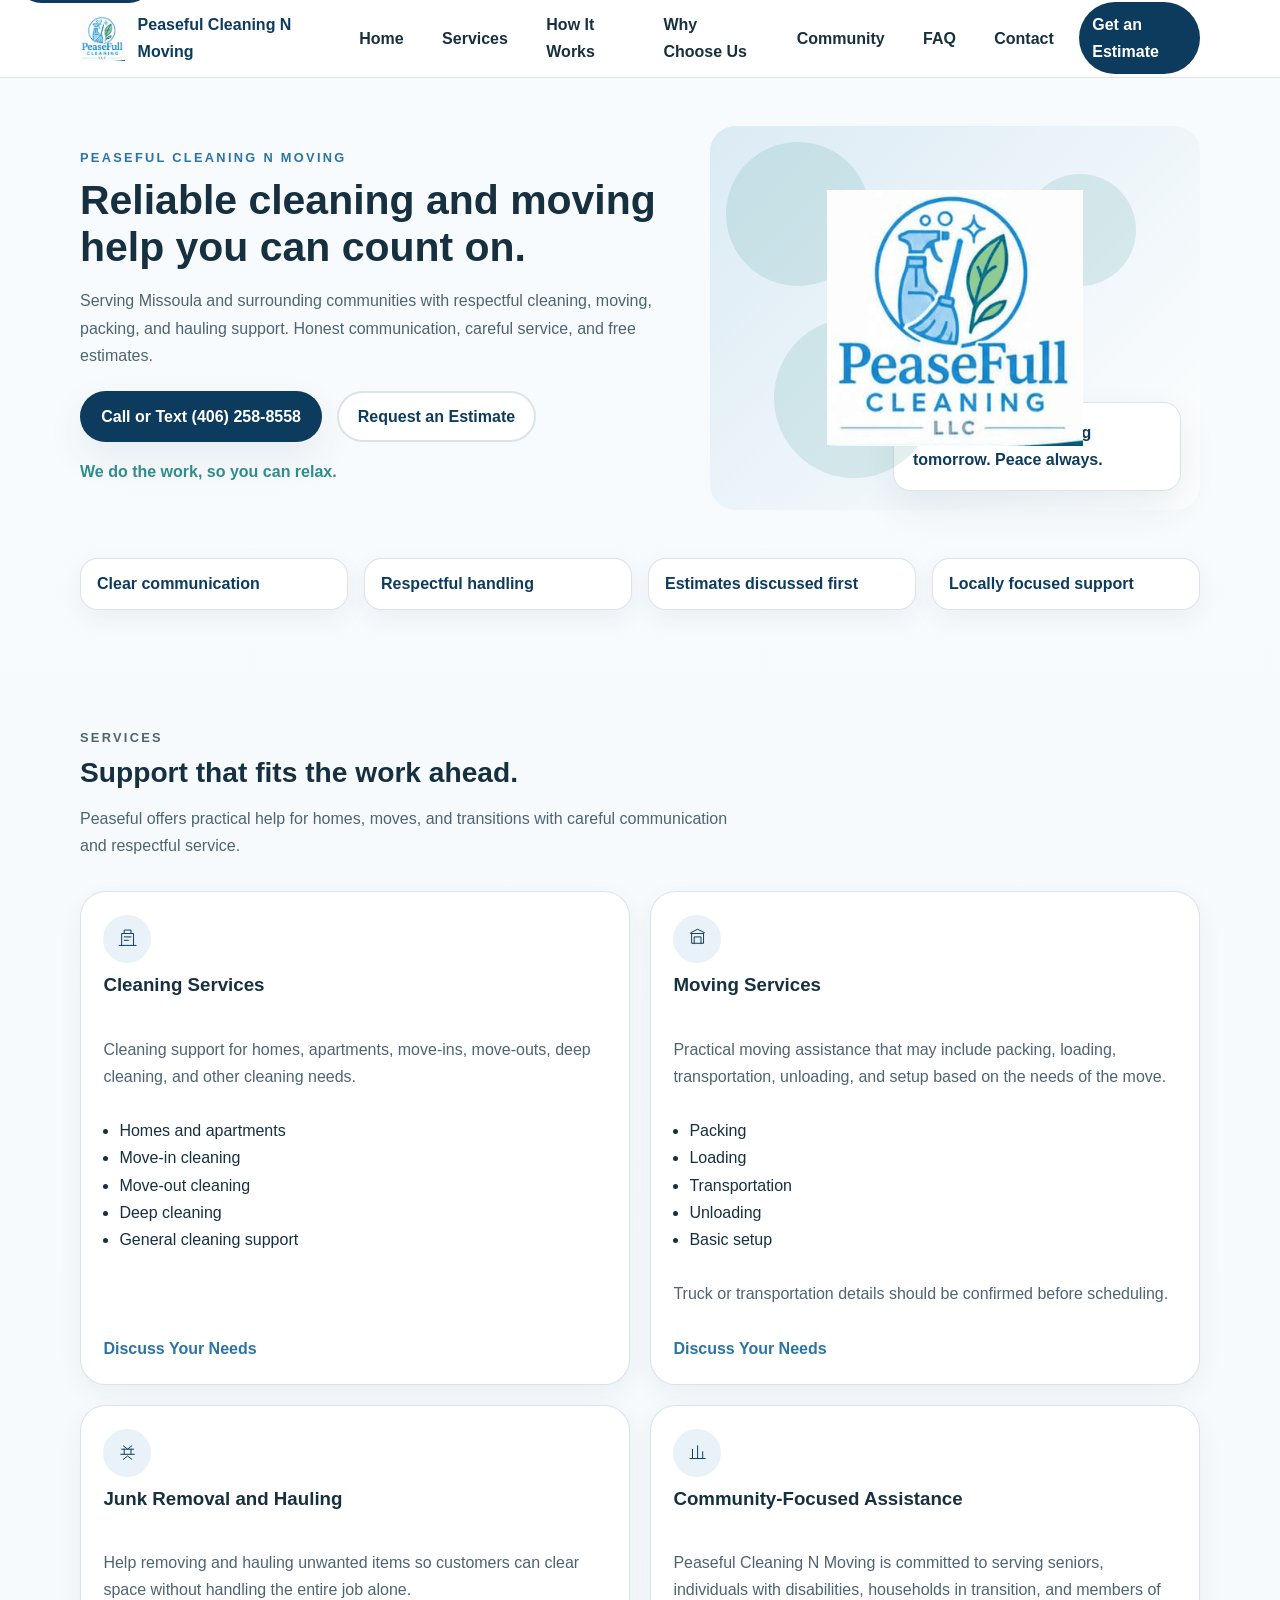
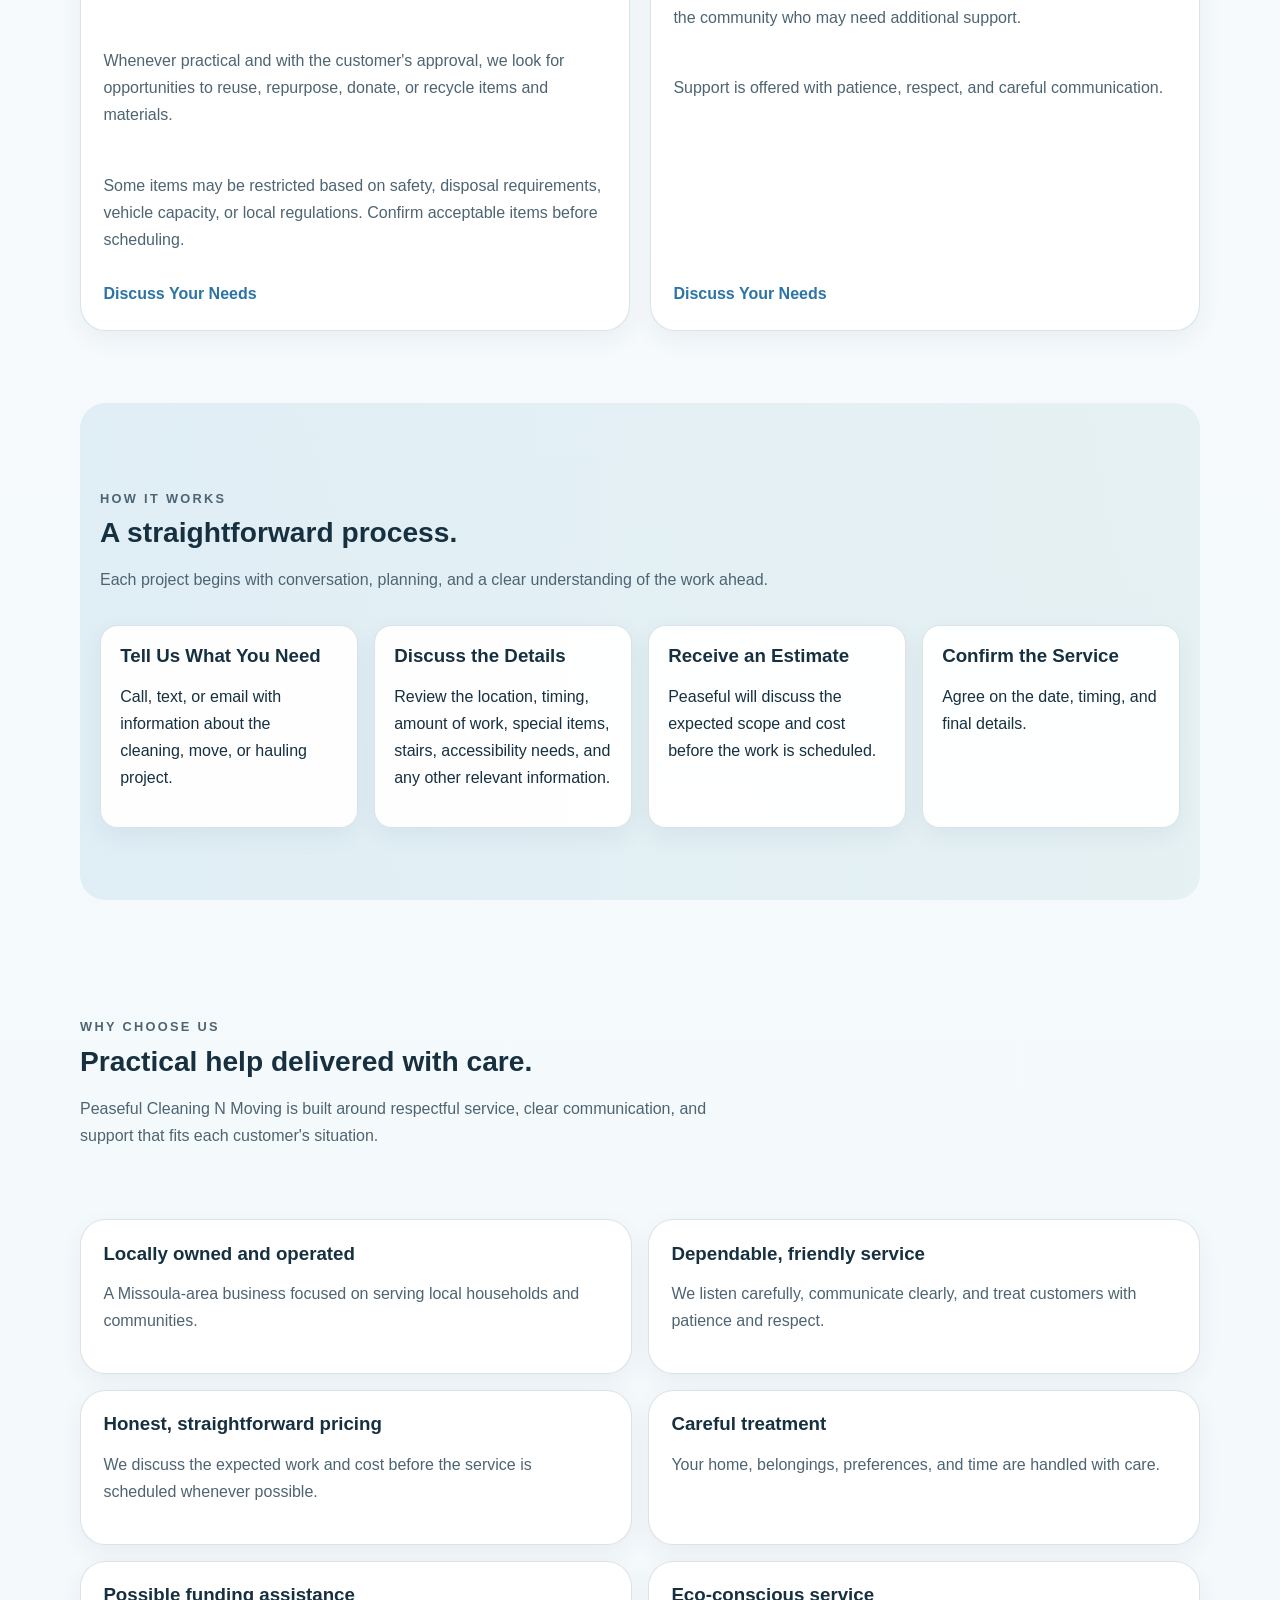
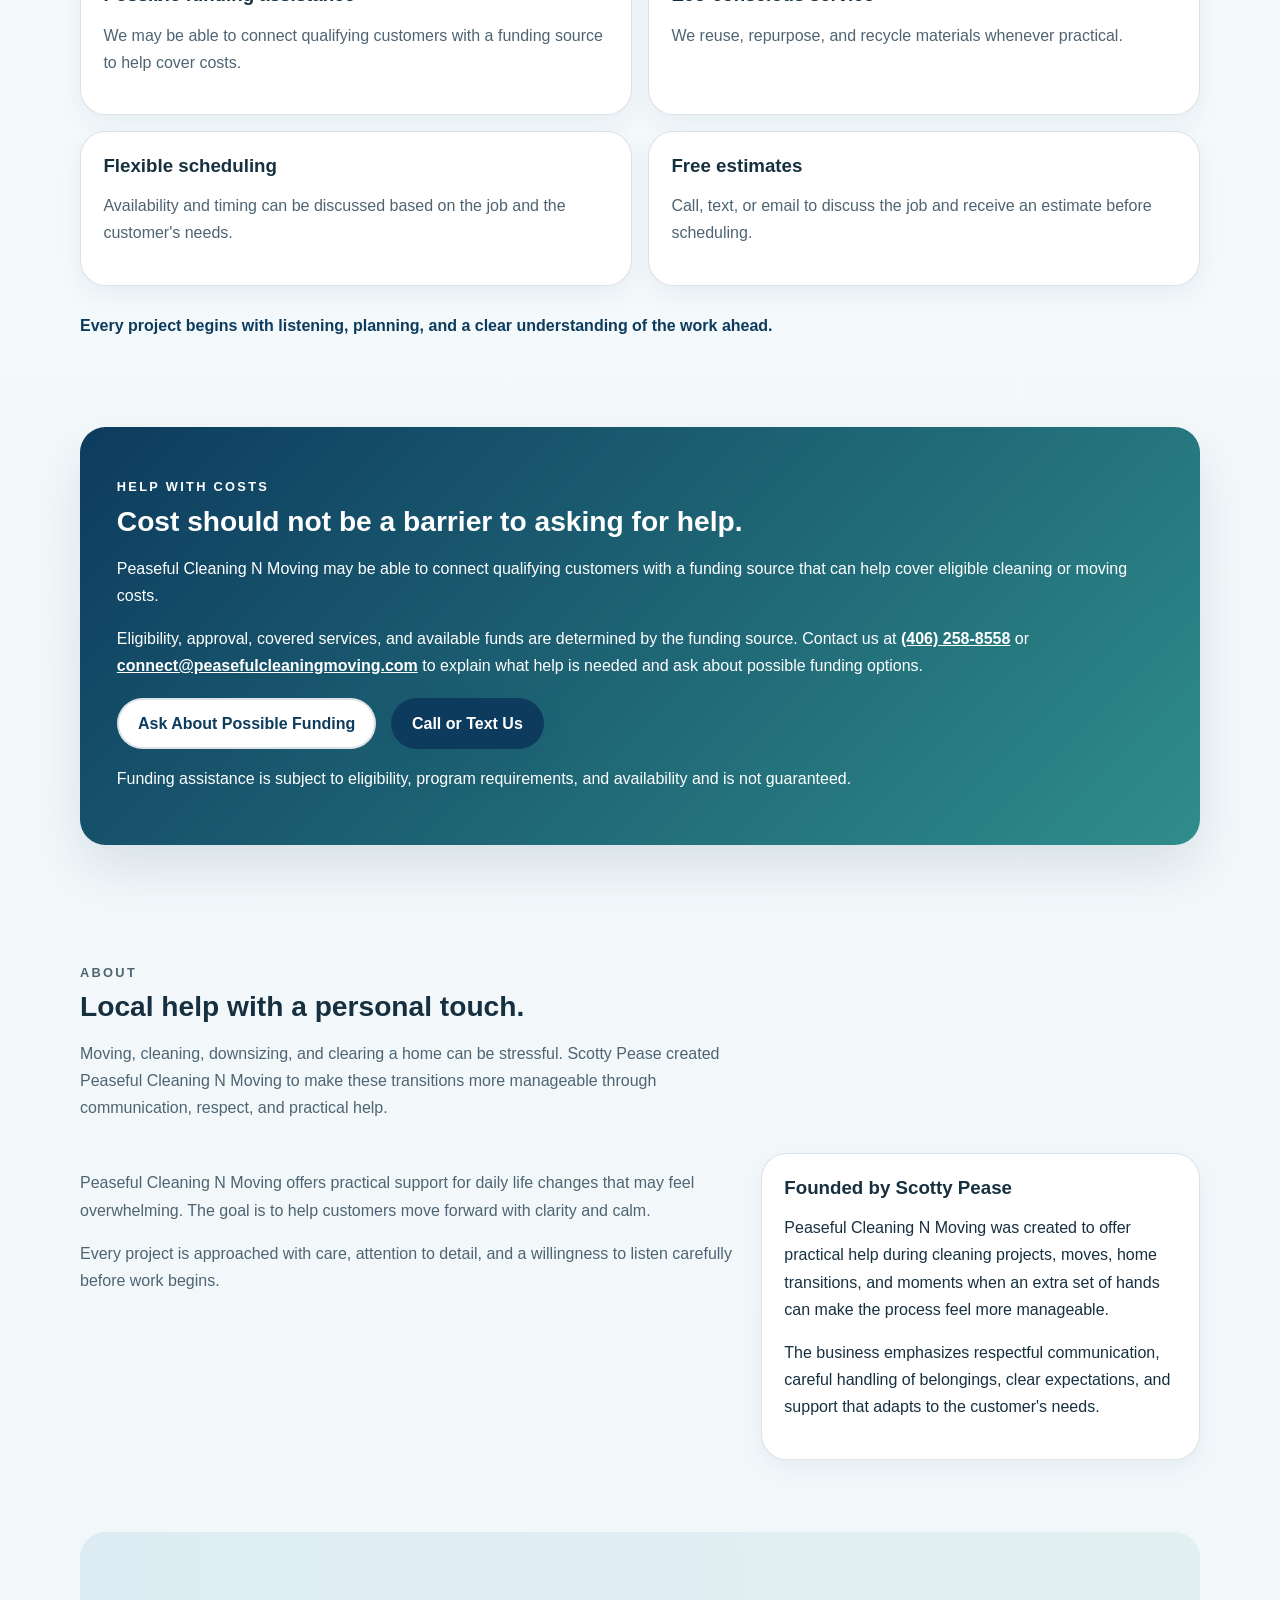
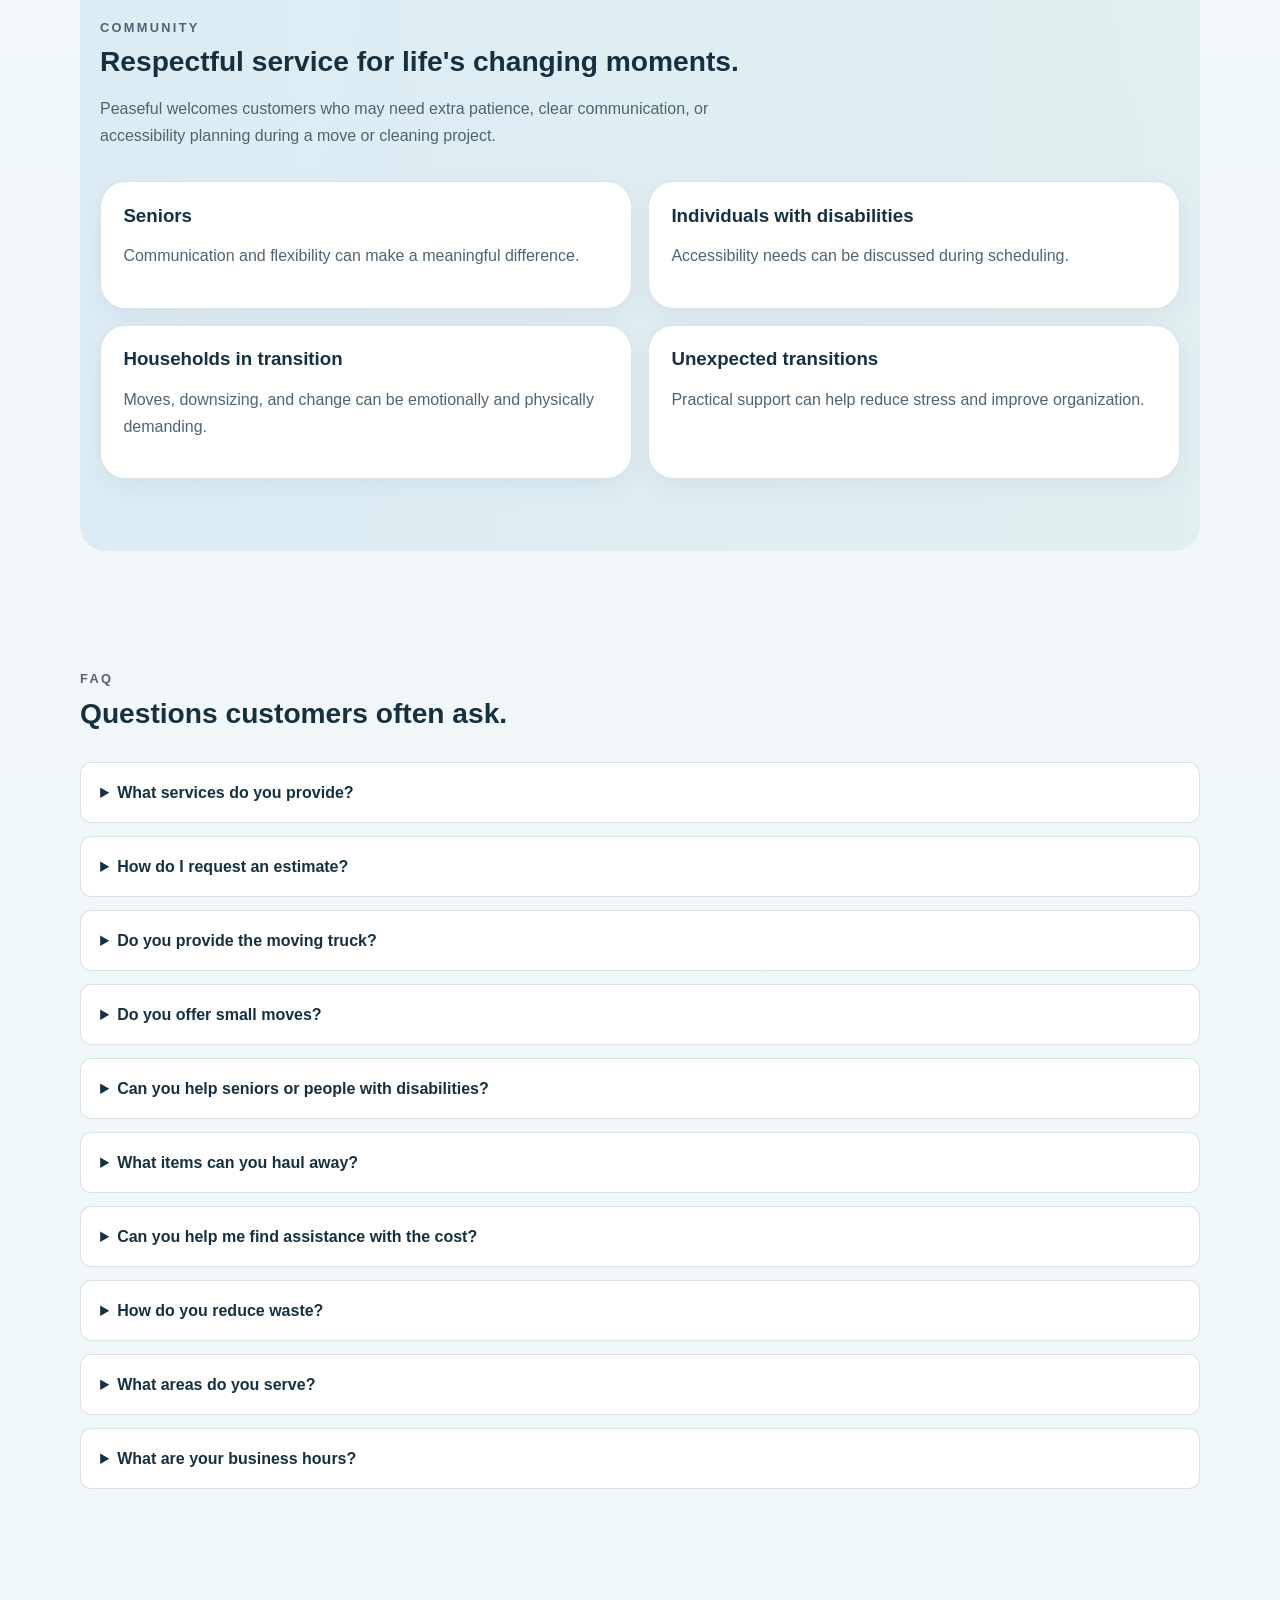
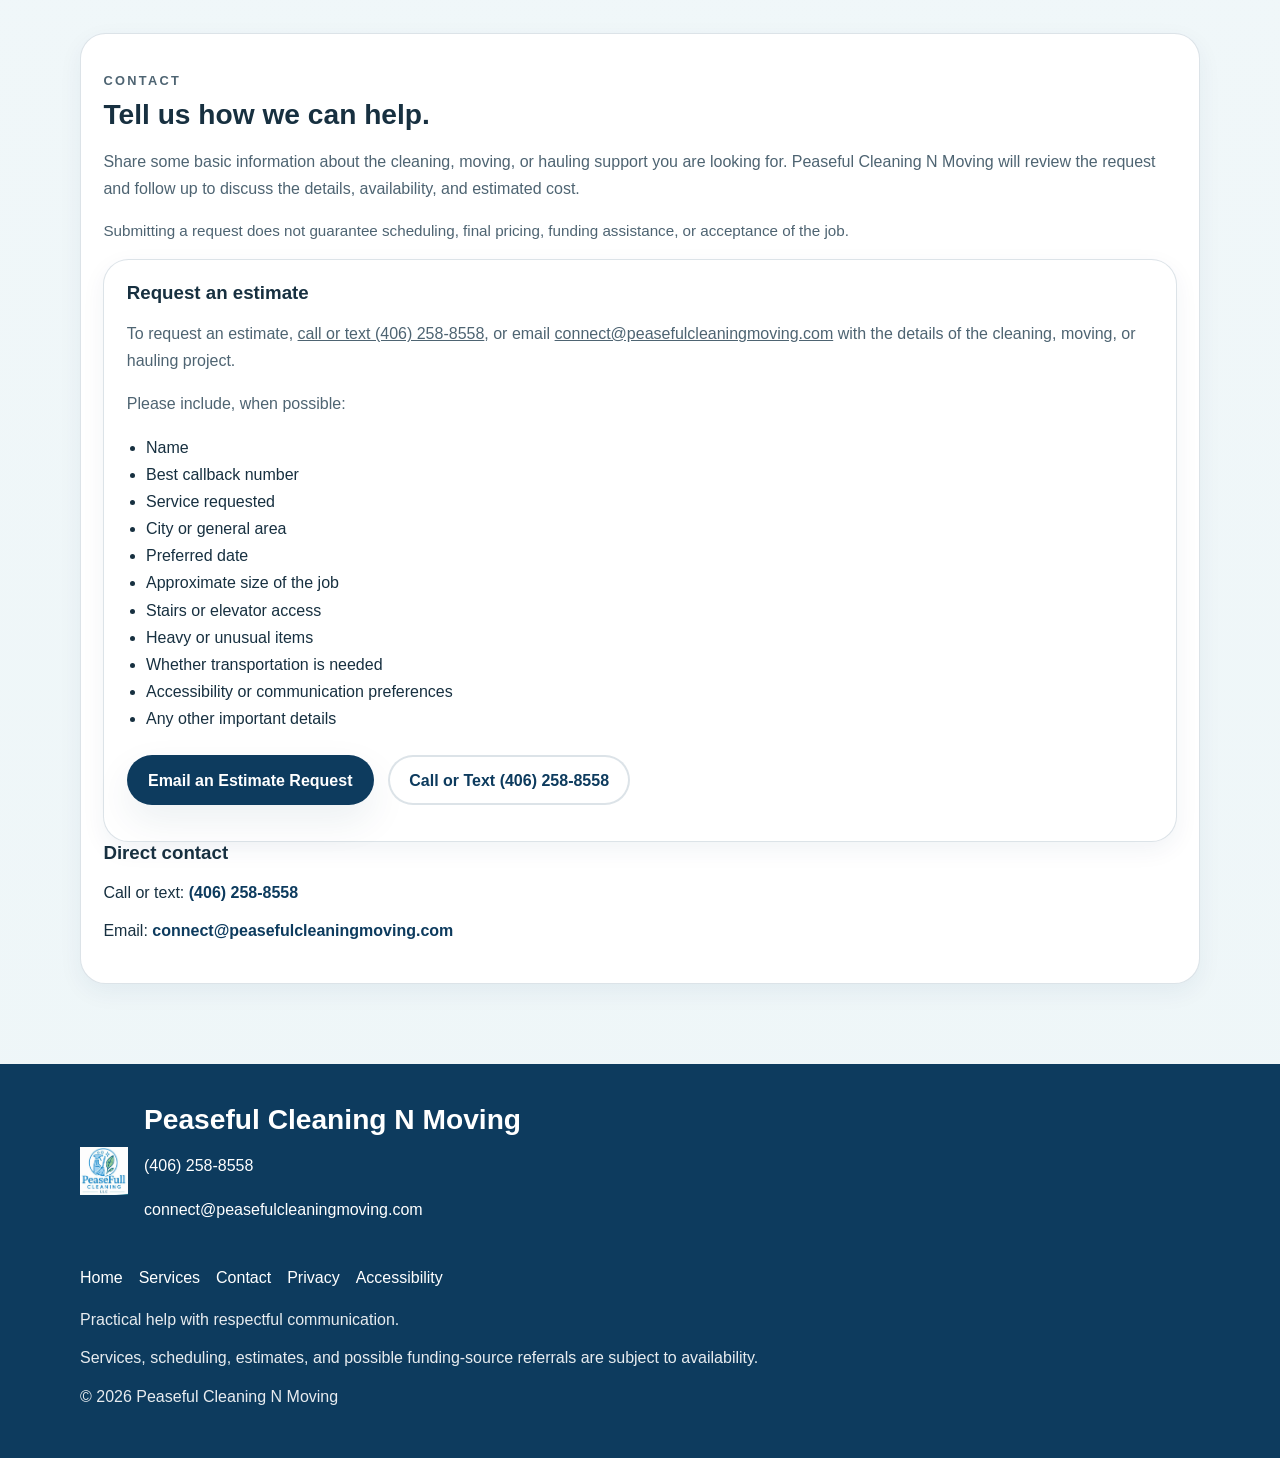
==== index.html @ ed006489 "Upload website files" ====
<!DOCTYPE html>
<html lang="en">
  <head>
    <meta charset="UTF-8" />
    <meta name="viewport" content="width=device-width, initial-scale=1.0" />
    <title>Peaseful Cleaning N Moving | Cleaning & Moving Services in Missoula, MT</title>
    <meta
      name="description"
      content="Local cleaning, moving, packing, loading, hauling, and household support in Missoula, Montana and surrounding communities. Call or text (406) 258-8558 for a free estimate."
    />
    <meta name="robots" content="index, follow" />
    <meta property="og:title" content="Peaseful Cleaning N Moving" />
    <meta
      property="og:description"
      content="Local cleaning, moving, packing, loading, hauling, and household support in Missoula, Montana and surrounding communities. Call or text (406) 258-8558 for a free estimate."
    />
    <meta property="og:type" content="website" />
    <meta property="og:url" content="https://peasefulcleaningmoving.com/" />
    <meta property="og:image" content="https://peasefulcleaningmoving.com/assets/images/peasefull-logo-primary.png" />
    <meta name="twitter:card" content="summary_large_image" />
    <meta name="twitter:title" content="Peaseful Cleaning N Moving" />
    <meta
      name="twitter:description"
      content="Local cleaning, moving, packing, loading, hauling, and household support in Missoula, Montana and surrounding communities. Call or text (406) 258-8558 for a free estimate."
    />
    <link rel="canonical" href="https://peasefulcleaningmoving.com/" />
    <link rel="icon" href="assets/images/favicon.svg" type="image/svg+xml" />
    <link rel="stylesheet" href="assets/css/styles.css" />
    <script src="assets/js/site-config.js"></script>
    <script src="assets/js/google-form-config.js"></script>
    <script type="application/ld+json">
      {
        "@context": "https://schema.org",
        "@type": "LocalBusiness",
        "name": "Peaseful Cleaning N Moving",
        "telephone": "+1-406-258-8558",
        "email": "connect@peasefulcleaningmoving.com",
        "url": "https://peasefulcleaningmoving.com/",
        "image": "https://peasefulcleaningmoving.com/assets/images/peasefull-logo-primary.png",
        "description": "Local cleaning, moving, packing, loading, hauling, and practical household support in Missoula, Montana and surrounding communities.",
        "areaServed": "Missoula, Montana and surrounding communities",
        "serviceType": [
          "Cleaning services",
          "Moving services",
          "Packing assistance",
          "Loading and unloading",
          "Hauling and junk removal"
        ]
      }
    </script>
  </head>
  <body class="no-js">
    <a class="skip-link" href="#main-content">Skip to content</a>

    <header class="site-header">
      <nav class="site-nav" aria-label="Primary">
        <a class="brand" href="index.html" aria-label="Peaseful Cleaning N Moving home">
          <img src="assets/images/peasefull-logo-header.png" alt="Peaseful Cleaning N Moving logo" />
          <span>Peaseful Cleaning N Moving</span>
        </a>

        <button class="nav-toggle" type="button" aria-expanded="false" aria-controls="site-menu" aria-label="Toggle navigation">
          <span aria-hidden="true"></span>
          <span aria-hidden="true"></span>
          <span aria-hidden="true"></span>
        </button>

        <div id="site-menu" class="site-menu">
          <a href="#home">Home</a>
          <a href="#services">Services</a>
          <a href="#how-it-works">How It Works</a>
          <a href="#why-choose-us">Why Choose Us</a>
          <a href="#community">Community</a>
          <a href="#faq">FAQ</a>
          <a href="#contact">Contact</a>
          <a class="nav-cta" href="#contact">Get an Estimate</a>
        </div>
      </nav>
    </header>

    <main id="main-content">
      <section id="home" class="hero section">
        <div class="hero-copy">
          <p class="eyebrow">Peaseful Cleaning N Moving</p>
          <h1>Reliable cleaning and moving help you can count on.</h1>
          <p class="hero-text">
            Serving Missoula and surrounding communities with respectful cleaning, moving, packing, and hauling support. Honest communication, careful service, and free estimates.
          </p>
          <div class="hero-actions">
            <a class="button button-primary" href="tel:+14062588558">Call or Text (406) 258-8558</a>
            <a class="button button-secondary" href="#contact">Request an Estimate</a>
          </div>
          <p class="hero-support">We do the work, so you can relax.</p>
        </div>

        <div class="hero-media" aria-label="Brand visuals">
          <img class="hero-logo" src="assets/images/peasefull-logo-primary.png" alt="Peaseful Cleaning N Moving logo" />
          <div class="hero-card" role="presentation">
            <p>Cleaning today. Moving tomorrow. Peace always.</p>
          </div>
          <div class="hero-shapes" aria-hidden="true">
            <span></span>
            <span></span>
            <span></span>
          </div>
        </div>
      </section>

      <section class="trust-strip" aria-label="Values">
        <div class="trust-item">
          <h2>Clear communication</h2>
        </div>
        <div class="trust-item">
          <h2>Respectful handling</h2>
        </div>
        <div class="trust-item">
          <h2>Estimates discussed first</h2>
        </div>
        <div class="trust-item">
          <h2>Locally focused support</h2>
        </div>
      </section>

      <section id="services" class="section">
        <div class="section-heading">
          <p class="eyebrow">Services</p>
          <h2>Support that fits the work ahead.</h2>
          <p>Peaseful offers practical help for homes, moves, and transitions with careful communication and respectful service.</p>
        </div>

        <div class="card-grid">
          <article class="service-card">
            <div class="service-icon" aria-hidden="true">
              <svg viewBox="0 0 64 64"><path d="M12 48h40"/><path d="M18 48V20h28v28"/><path d="M24 20V12h16v8"/><path d="M24 28h16"/><path d="M24 36h10"/></svg>
            </div>
            <h3>Cleaning Services</h3>
            <p>Cleaning support for homes, apartments, move-ins, move-outs, deep cleaning, and other cleaning needs.</p>
            <ul>
              <li>Homes and apartments</li>
              <li>Move-in cleaning</li>
              <li>Move-out cleaning</li>
              <li>Deep cleaning</li>
              <li>General cleaning support</li>
            </ul>
            <a href="#contact">Discuss Your Needs</a>
          </article>

          <article class="service-card">
            <div class="service-icon" aria-hidden="true">
              <svg viewBox="0 0 64 64"><path d="M16 20h30"/><path d="M18 20v23h28V20"/><path d="M24 44V28h16v16"/><path d="M16 18l16-8 16 8"/></svg>
            </div>
            <h3>Moving Services</h3>
            <p>Practical moving assistance that may include packing, loading, transportation, unloading, and setup based on the needs of the move.</p>
            <ul>
              <li>Packing</li>
              <li>Loading</li>
              <li>Transportation</li>
              <li>Unloading</li>
              <li>Basic setup</li>
            </ul>
            <p class="service-note">Truck or transportation details should be confirmed before scheduling.</p>
            <a href="#contact">Discuss Your Needs</a>
          </article>

          <article class="service-card">
            <div class="service-icon" aria-hidden="true">
              <svg viewBox="0 0 64 64"><path d="M18 24h28"/><path d="M16 36h32"/><path d="M22 16l10 8 10-8"/><path d="M22 48l10-8 10 8"/><path d="M24 24v12"/><path d="M40 24v12"/></svg>
            </div>
            <h3>Junk Removal and Hauling</h3>
            <p>Help removing and hauling unwanted items so customers can clear space without handling the entire job alone.</p>
            <p>Whenever practical and with the customer's approval, we look for opportunities to reuse, repurpose, donate, or recycle items and materials.</p>
            <p class="service-note">Some items may be restricted based on safety, disposal requirements, vehicle capacity, or local regulations. Confirm acceptable items before scheduling.</p>
            <a href="#contact">Discuss Your Needs</a>
          </article>

          <article class="service-card">
            <div class="service-icon" aria-hidden="true">
              <svg viewBox="0 0 64 64"><path d="M14 46h36"/><path d="M20 46V24"/><path d="M32 46V16"/><path d="M44 46V30"/></svg>
            </div>
            <h3>Community-Focused Assistance</h3>
            <p>Peaseful Cleaning N Moving is committed to serving seniors, individuals with disabilities, households in transition, and members of the community who may need additional support.</p>
            <p class="service-note">Support is offered with patience, respect, and careful communication.</p>
            <a href="#contact">Discuss Your Needs</a>
          </article>
        </div>
      </section>

      <section id="how-it-works" class="section section-alt">
        <div class="section-heading">
          <p class="eyebrow">How It Works</p>
          <h2>A straightforward process.</h2>
          <p>Each project begins with conversation, planning, and a clear understanding of the work ahead.</p>
        </div>

        <ol class="steps">
          <li>
            <h3>Tell Us What You Need</h3>
            <p>Call, text, or email with information about the cleaning, move, or hauling project.</p>
          </li>
          <li>
            <h3>Discuss the Details</h3>
            <p>Review the location, timing, amount of work, special items, stairs, accessibility needs, and any other relevant information.</p>
          </li>
          <li>
            <h3>Receive an Estimate</h3>
            <p>Peaseful will discuss the expected scope and cost before the work is scheduled.</p>
          </li>
          <li>
            <h3>Confirm the Service</h3>
            <p>Agree on the date, timing, and final details.</p>
          </li>
        </ol>
      </section>

      <section id="why-choose-us" class="section section-approach">
        <div class="section-heading">
          <p class="eyebrow">Why Choose Us</p>
          <h2>Practical help delivered with care.</h2>
          <p>Peaseful Cleaning N Moving is built around respectful service, clear communication, and support that fits each customer's situation.</p>
        </div>

        <div class="approach-grid">
          <article class="approach-card">
            <h3>Locally owned and operated</h3>
            <p>A Missoula-area business focused on serving local households and communities.</p>
          </article>
          <article class="approach-card">
            <h3>Dependable, friendly service</h3>
            <p>We listen carefully, communicate clearly, and treat customers with patience and respect.</p>
          </article>
          <article class="approach-card">
            <h3>Honest, straightforward pricing</h3>
            <p>We discuss the expected work and cost before the service is scheduled whenever possible.</p>
          </article>
          <article class="approach-card">
            <h3>Careful treatment</h3>
            <p>Your home, belongings, preferences, and time are handled with care.</p>
          </article>
          <article class="approach-card">
            <h3>Possible funding assistance</h3>
            <p>We may be able to connect qualifying customers with a funding source to help cover costs.</p>
          </article>
          <article class="approach-card">
            <h3>Eco-conscious service</h3>
            <p>We reuse, repurpose, and recycle materials whenever practical.</p>
          </article>
          <article class="approach-card">
            <h3>Flexible scheduling</h3>
            <p>Availability and timing can be discussed based on the job and the customer's needs.</p>
          </article>
          <article class="approach-card">
            <h3>Free estimates</h3>
            <p>Call, text, or email to discuss the job and receive an estimate before scheduling.</p>
          </article>
        </div>

        <p class="approach-note">Every project begins with listening, planning, and a clear understanding of the work ahead.</p>
      </section>

      <section class="affordability" aria-labelledby="assistance-title">
        <div class="affordability-content">
          <p class="eyebrow">Help with costs</p>
          <h2 id="assistance-title">Cost should not be a barrier to asking for help.</h2>
          <p>Peaseful Cleaning N Moving may be able to connect qualifying customers with a funding source that can help cover eligible cleaning or moving costs.</p>
          <p>Eligibility, approval, covered services, and available funds are determined by the funding source. Contact us at <a href="tel:+14062588558">(406) 258-8558</a> or <a href="mailto:connect@peasefulcleaningmoving.com">connect@peasefulcleaningmoving.com</a> to explain what help is needed and ask about possible funding options.</p>
          <div class="hero-actions affordability-actions">
            <a class="button button-secondary" href="mailto:connect@peasefulcleaningmoving.com?subject=Question%20About%20Possible%20Funding%20Assistance&amp;body=Hello%20Peaseful%20Cleaning%20N%20Moving%2C%0A%0AMy%20name%3A%20%0ABest%20callback%20number%3A%20%0AType%20of%20assistance%20needed%3A%20%0APreferred%20service%20date%3A%20%0AGeneral%20service%20location%3A%20%0A">Ask About Possible Funding</a>
            <a class="button button-primary" href="tel:+14062588558">Call or Text Us</a>
          </div>
          <p class="disclaimer">Funding assistance is subject to eligibility, program requirements, and availability and is not guaranteed.</p>
        </div>
      </section>

      <section id="about" class="section">
        <div class="section-heading">
          <p class="eyebrow">About</p>
          <h2>Local help with a personal touch.</h2>
          <p>Moving, cleaning, downsizing, and clearing a home can be stressful. Scotty Pease created Peaseful Cleaning N Moving to make these transitions more manageable through communication, respect, and practical help.</p>
        </div>
        <div class="about-layout">
          <div class="about-copy">
            <p>Peaseful Cleaning N Moving offers practical support for daily life changes that may feel overwhelming. The goal is to help customers move forward with clarity and calm.</p>
            <p>Every project is approached with care, attention to detail, and a willingness to listen carefully before work begins.</p>
          </div>
          <div class="owner-card">
            <h3>Founded by Scotty Pease</h3>
            <p>
              Peaseful Cleaning N Moving was created to offer practical help during cleaning projects, moves, home transitions, and moments when an extra set of hands can make the process feel more manageable.
            </p>
            <p>
              The business emphasizes respectful communication, careful handling of belongings, clear expectations, and support that adapts to the customer's needs.
            </p>
          </div>
        </div>
      </section>

      <section id="community" class="section section-alt">
        <div class="section-heading">
          <p class="eyebrow">Community</p>
          <h2>Respectful service for life's changing moments.</h2>
          <p>Peaseful welcomes customers who may need extra patience, clear communication, or accessibility planning during a move or cleaning project.</p>
        </div>
        <div class="community-list">
          <div>
            <h3>Seniors</h3>
            <p>Communication and flexibility can make a meaningful difference.</p>
          </div>
          <div>
            <h3>Individuals with disabilities</h3>
            <p>Accessibility needs can be discussed during scheduling.</p>
          </div>
          <div>
            <h3>Households in transition</h3>
            <p>Moves, downsizing, and change can be emotionally and physically demanding.</p>
          </div>
          <div>
            <h3>Unexpected transitions</h3>
            <p>Practical support can help reduce stress and improve organization.</p>
          </div>
        </div>
      </section>

      <section id="faq" class="section">
        <div class="section-heading">
          <p class="eyebrow">FAQ</p>
          <h2>Questions customers often ask.</h2>
        </div>
        <div class="faq-list">
          <details>
            <summary>What services do you provide?</summary>
            <p>Services may include cleaning, moving, packing, loading, transportation, unloading, setup, junk removal, and hauling assistance.</p>
          </details>
          <details>
            <summary>How do I request an estimate?</summary>
            <p>Customers can call, text, or email to discuss the project and request an estimate.</p>
          </details>
          <details>
            <summary>Do you provide the moving truck?</summary>
            <p>Truck and transportation arrangements depend on the specific job. Please confirm vehicle needs when requesting an estimate.</p>
          </details>
          <details>
            <summary>Do you offer small moves?</summary>
            <p>Customers should contact the business to discuss the size and scope of the project.</p>
          </details>
          <details>
            <summary>Can you help seniors or people with disabilities?</summary>
            <p>Peaseful welcomes customers who may need additional patience, accessibility planning, or assistance communicating the details of a move or cleaning project.</p>
          </details>
          <details>
            <summary>What items can you haul away?</summary>
            <p>Accepted items depend on safety, vehicle capacity, disposal requirements, and local regulations. Customers should describe the items before scheduling.</p>
          </details>
          <details>
            <summary>Can you help me find assistance with the cost?</summary>
            <p>Peaseful may be able to connect qualifying customers with a funding source. Eligibility, approval, and available funding are determined by the funding program and are not guaranteed.</p>
          </details>
          <details>
            <summary>How do you reduce waste?</summary>
            <p>Whenever practical and with the customer's approval, Peaseful reuses or repurposes materials and looks for appropriate opportunities to donate or recycle items.</p>
          </details>
          <details>
            <summary>What areas do you serve?</summary>
            <p>Peaseful serves Missoula and surrounding communities. Call or text to confirm availability for your location.</p>
          </details>
          <details>
            <summary>What are your business hours?</summary>
            <p>Call or text to discuss current availability.</p>
          </details>
        </div>
      </section>

      <section id="contact" class="section contact-section">
        <div class="contact-card">
          <p class="eyebrow">Contact</p>
          <h2>Tell us how we can help.</h2>
          <p>Share some basic information about the cleaning, moving, or hauling support you are looking for. Peaseful Cleaning N Moving will review the request and follow up to discuss the details, availability, and estimated cost.</p>
          <p class="contact-note">Submitting a request does not guarantee scheduling, final pricing, funding assistance, or acceptance of the job.</p>

          <div id="estimate-panel" class="estimate-panel" aria-live="polite">
            <h3>Request an estimate</h3>
            <p>
              To request an estimate, <a href="tel:+14062588558">call or text (406) 258-8558</a>, or email <a href="mailto:connect@peasefulcleaningmoving.com">connect@peasefulcleaningmoving.com</a> with the details of the cleaning, moving, or hauling project.
            </p>
            <p>Please include, when possible:</p>
            <ul class="checklist">
              <li>Name</li>
              <li>Best callback number</li>
              <li>Service requested</li>
              <li>City or general area</li>
              <li>Preferred date</li>
              <li>Approximate size of the job</li>
              <li>Stairs or elevator access</li>
              <li>Heavy or unusual items</li>
              <li>Whether transportation is needed</li>
              <li>Accessibility or communication preferences</li>
              <li>Any other important details</li>
            </ul>
            <div class="hero-actions">
              <a class="button button-primary" href="mailto:connect@peasefulcleaningmoving.com?subject=Estimate%20Request%20for%20Peaseful%20Cleaning%20N%20Moving">Email an Estimate Request</a>
              <a class="button button-secondary" href="tel:+14062588558">Call or Text (406) 258-8558</a>
            </div>
          </div>

          <div class="contact-options">
            <h3>Direct contact</h3>
            <ul class="contact-list">
              <li>Call or text: <a href="tel:+14062588558">(406) 258-8558</a></li>
              <li>Email: <a href="mailto:connect@peasefulcleaningmoving.com">connect@peasefulcleaningmoving.com</a></li>
            </ul>
          </div>
        </div>
      </section>
    </main>

    <footer class="site-footer">
      <div class="footer-brand">
        <img src="assets/images/peasefull-logo-header.png" alt="Peaseful Cleaning N Moving logo" />
        <div>
          <h2>Peaseful Cleaning N Moving</h2>
          <p><a href="tel:+14062588558">(406) 258-8558</a></p>
          <p><a href="mailto:connect@peasefulcleaningmoving.com">connect@peasefulcleaningmoving.com</a></p>
        </div>
      </div>
      <div class="footer-links">
        <a href="#home">Home</a>
        <a href="#services">Services</a>
        <a href="#contact">Contact</a>
        <a href="privacy.html">Privacy</a>
        <a href="accessibility.html">Accessibility</a>
      </div>
      <p class="footer-note">Practical help with respectful communication.</p>
      <p class="footer-disclaimer">Services, scheduling, estimates, and possible funding-source referrals are subject to availability.</p>
      <p class="footer-copyright">&copy; <span data-year></span> Peaseful Cleaning N Moving</p>
    </footer>

    <script src="assets/js/main.js"></script>
  </body>
</html>
---- assets/css/styles.css ----
:root {
  --color-primary: #2c74a5;
  --color-primary-dark: #0d3b5e;
  --color-primary-soft: #7fb7d8;
  --color-secondary: #2f8d8b;
  --color-accent-green: #4e9b5d;
  --color-accent-green-soft: #dceee0;
  --color-background: #f6fbfd;
  --color-surface: #ffffff;
  --color-text: #173040;
  --color-text-muted: #4e6472;
  --color-border: rgba(13, 59, 94, 0.14);
  --shadow-small: 0 8px 24px rgba(13, 59, 94, 0.06);
  --shadow-medium: 0 16px 38px rgba(13, 59, 94, 0.08);
  --shadow-large: 0 24px 52px rgba(13, 59, 94, 0.12);
  --radius-small: 0.7rem;
  --radius-medium: 1.1rem;
  --radius-large: 1.6rem;
  --content-width: min(1120px, calc(100% - 2rem));
}

* {
  box-sizing: border-box;
}

html {
  scroll-behavior: smooth;
  scroll-padding-top: 5.5rem;
}

body {
  margin: 0;
  font-family: "Segoe UI", Roboto, Arial, sans-serif;
  color: var(--color-text);
  background: linear-gradient(180deg, #f8fbfd 0%, #eef6f8 100%);
  line-height: 1.7;
  overflow-x: hidden;
}

img {
  max-width: 100%;
  display: block;
}

a {
  color: inherit;
}

a:hover,
a:focus-visible {
  color: var(--color-primary);
}

:focus-visible {
  outline: 3px solid var(--color-accent-green);
  outline-offset: 4px;
}

button {
  font: inherit;
}

.skip-link {
  position: absolute;
  left: 1rem;
  top: -3rem;
  background: var(--color-primary-dark);
  color: var(--color-surface);
  padding: 0.75rem 1rem;
  border-radius: 999px;
  z-index: 220;
}

.skip-link:focus {
  top: 1rem;
}

section[id] {
  scroll-margin-top: 5.5rem;
}

.site-header {
  position: sticky;
  top: 0;
  z-index: 200;
  background: rgba(255, 255, 255, 0.96);
  backdrop-filter: blur(12px);
  border-bottom: 1px solid var(--color-border);
}

.site-nav {
  width: var(--content-width);
  margin: 0 auto;
  display: flex;
  align-items: center;
  justify-content: space-between;
  min-height: 4.8rem;
  gap: 1rem;
  position: relative;
}

.brand {
  display: inline-flex;
  align-items: center;
  gap: 0.8rem;
  text-decoration: none;
  font-weight: 700;
  color: var(--color-primary-dark);
  min-width: 0;
}

.brand span {
  min-width: 0;
}

.brand img {
  width: 2.8rem;
  height: 2.8rem;
  object-fit: contain;
}

.site-menu {
  display: flex;
  align-items: center;
  gap: 0.7rem;
}

.site-menu a {
  display: inline-flex;
  align-items: center;
  text-decoration: none;
  font-weight: 600;
  padding: 0.55rem 0.85rem;
  border-radius: 999px;
}

.site-menu a:hover,
.site-menu a:focus-visible {
  background: rgba(127, 183, 216, 0.14);
}

.nav-cta {
  background: var(--color-primary-dark);
  color: var(--color-surface) !important;
}

.nav-toggle {
  display: none;
  flex-direction: column;
  align-items: center;
  justify-content: center;
  gap: 0.28rem;
  background: transparent;
  border: 0;
  padding: 0.3rem;
  min-width: 44px;
  min-height: 44px;
  cursor: pointer;
}

.nav-toggle span {
  display: block;
  width: 1.5rem;
  height: 2px;
  background: var(--color-primary-dark);
  border-radius: 999px;
}

.section {
  width: var(--content-width);
  margin: 0 auto;
  padding: 4.5rem 0;
}

.section-alt {
  background: linear-gradient(90deg, rgba(127, 183, 216, 0.18) 0%, rgba(47, 141, 139, 0.08) 100%);
  border-radius: var(--radius-large);
  padding: 4.5rem 1.25rem;
  margin: 0 auto 2rem;
  width: min(1120px, calc(100% - 2rem));
}

.hero {
  display: grid;
  grid-template-columns: 1.1fr 0.9fr;
  align-items: center;
  gap: 2rem;
  padding-top: 3rem;
  padding-bottom: 3rem;
}

.eyebrow {
  display: inline-block;
  text-transform: uppercase;
  letter-spacing: 0.18em;
  font-size: 0.8rem;
  font-weight: 800;
  color: var(--color-primary);
  margin-bottom: 0.5rem;
}

h1,
h2,
h3 {
  line-height: 1.15;
  margin: 0 0 0.8rem;
}

h1 {
  font-size: clamp(2.2rem, 3.2vw, 3.4rem);
}

h2 {
  font-size: clamp(1.7rem, 2.2vw, 2.3rem);
}

.hero-text,
.section-heading p,
.about-copy p,
.community-list p,
.contact-card p,
.service-card p,
.service-note,
.disclaimer,
.approach-card p,
.estimate-panel p,
.card-note {
  color: var(--color-text-muted);
}

.hero-actions {
  display: flex;
  flex-wrap: wrap;
  gap: 0.9rem;
  margin: 1.4rem 0 0.8rem;
}

.button {
  display: inline-flex;
  align-items: center;
  justify-content: center;
  min-height: 3rem;
  padding: 0.85rem 1.2rem;
  border-radius: 999px;
  text-decoration: none;
  font-weight: 700;
  line-height: 1.2;
  text-align: center;
  overflow-wrap: anywhere;
  border: 2px solid transparent;
  transition: transform 180ms ease, box-shadow 180ms ease;
}

.button:hover,
.button:focus-visible {
  transform: translateY(-1px);
}

.button-primary {
  background: var(--color-primary-dark);
  color: var(--color-surface);
  box-shadow: var(--shadow-medium);
}

.button-primary:hover,
.button-primary:focus-visible {
  color: var(--color-surface);
}

.button-secondary {
  background: var(--color-surface);
  color: var(--color-primary-dark);
  border-color: var(--color-border);
}

.button-secondary:hover,
.button-secondary:focus-visible {
  color: var(--color-primary-dark);
}

.hero-support {
  font-weight: 700;
  color: var(--color-secondary);
}

.hero-media {
  position: relative;
  padding: 1rem;
  border-radius: var(--radius-large);
  background: linear-gradient(135deg, rgba(127, 183, 216, 0.24), rgba(255, 255, 255, 0.9));
  min-height: 24rem;
  display: grid;
  place-items: center;
}

.hero-logo {
  width: min(16rem, 90%);
  height: auto;
  z-index: 2;
  object-fit: contain;
}

.hero-card {
  position: absolute;
  right: 1.2rem;
  bottom: 1.2rem;
  max-width: 18rem;
  padding: 1rem 1.2rem;
  background: rgba(255, 255, 255, 0.95);
  border: 1px solid var(--color-border);
  border-radius: var(--radius-medium);
  box-shadow: var(--shadow-medium);
}

.hero-card p {
  margin: 0;
  color: var(--color-primary-dark);
  font-weight: 700;
}

.hero-shapes {
  position: absolute;
  inset: 0;
  pointer-events: none;
}

.hero-shapes span {
  position: absolute;
  border-radius: 999px;
  background: rgba(47, 141, 139, 0.14);
}

.hero-shapes span:nth-child(1) {
  width: 9rem;
  height: 9rem;
  left: 1rem;
  top: 1rem;
}

.hero-shapes span:nth-child(2) {
  width: 7rem;
  height: 7rem;
  right: 4rem;
  top: 3rem;
}

.hero-shapes span:nth-child(3) {
  width: 10rem;
  height: 10rem;
  bottom: 2rem;
  left: 4rem;
}

.trust-strip {
  width: var(--content-width);
  margin: 0 auto 2rem;
  display: grid;
  grid-template-columns: repeat(4, minmax(0, 1fr));
  gap: 1rem;
}

.trust-item {
  padding: 1rem;
  border-radius: var(--radius-medium);
  background: var(--color-surface);
  border: 1px solid var(--color-border);
  box-shadow: var(--shadow-small);
}

.trust-item h2 {
  font-size: 1rem;
  margin: 0;
  color: var(--color-primary-dark);
}

.section-heading {
  max-width: 42rem;
  margin-bottom: 2rem;
}

.card-grid {
  display: grid;
  grid-template-columns: repeat(2, minmax(0, 1fr));
  gap: 1.25rem;
}

.service-card,
.approach-card,
.owner-card,
.community-list > div,
.contact-card,
.estimate-panel {
  background: var(--color-surface);
  border: 1px solid var(--color-border);
  border-radius: var(--radius-large);
  padding: 1.4rem;
  box-shadow: var(--shadow-small);
  min-width: 0;
  overflow-wrap: break-word;
}

.service-card {
  min-height: 100%;
  display: flex;
  flex-direction: column;
  gap: 0.7rem;
}

.service-card ul {
  padding-left: 1rem;
  margin: 0;
}

.service-card a {
  margin-top: auto;
  font-weight: 700;
  text-decoration: none;
  color: var(--color-primary);
}

.service-icon {
  width: 3rem;
  height: 3rem;
  border-radius: 999px;
  background: rgba(127, 183, 216, 0.18);
  display: grid;
  place-items: center;
}

.service-icon svg {
  width: 1.7rem;
  height: 1.7rem;
  fill: none;
  stroke: var(--color-primary-dark);
  stroke-width: 2.3;
  stroke-linecap: round;
  stroke-linejoin: round;
}

.steps {
  list-style: none;
  padding: 0;
  margin: 0;
  display: grid;
  grid-template-columns: repeat(4, minmax(0, 1fr));
  gap: 1rem;
}

.steps li {
  background: rgba(255, 255, 255, 0.94);
  border: 1px solid var(--color-border);
  border-radius: var(--radius-medium);
  padding: 1.2rem;
  box-shadow: var(--shadow-small);
}

.section-approach {
  display: grid;
  gap: 1.4rem;
}

.approach-grid {
  display: grid;
  grid-template-columns: repeat(2, minmax(0, 1fr));
  gap: 1rem;
}

.approach-note {
  margin-top: 0.2rem;
  font-weight: 700;
  color: var(--color-primary-dark);
}

.affordability {
  width: min(1120px, calc(100% - 2rem));
  margin: 0 auto 2rem;
  background: linear-gradient(135deg, var(--color-primary-dark), var(--color-secondary));
  color: var(--color-surface);
  border-radius: var(--radius-large);
  padding: 2.3rem;
  box-shadow: var(--shadow-large);
}

.affordability .eyebrow,
.affordability p,
.affordability h2 {
  color: var(--color-surface);
}

.affordability-actions {
  margin-top: 1.2rem;
}

.affordability .button-secondary {
  color: var(--color-primary-dark);
}

.affordability a:not(.button) {
  color: var(--color-surface);
  font-weight: 700;
}

.affordability a:not(.button):hover,
.affordability a:not(.button):focus-visible {
  color: var(--color-surface);
}

.about-layout {
  display: grid;
  grid-template-columns: 1.2fr 0.8fr;
  gap: 1.4rem;
}

.community-list {
  display: grid;
  grid-template-columns: repeat(2, minmax(0, 1fr));
  gap: 1rem;
}

.faq-list {
  display: grid;
  gap: 0.8rem;
}

.faq-list details {
  background: var(--color-surface);
  padding: 1rem 1.2rem;
  border-radius: var(--radius-small);
  border: 1px solid var(--color-border);
}

.faq-list summary {
  cursor: pointer;
  font-weight: 700;
}

.contact-section {
  padding-bottom: 5rem;
}

.checklist {
  padding-left: 1.2rem;
  margin: 1rem 0 0;
}

.contact-list {
  list-style: none;
  padding: 0;
  margin: 1rem 0;
  display: grid;
  gap: 0.7rem;
  min-width: 0;
}

.contact-list a {
  display: inline-block;
  text-decoration: none;
  font-weight: 700;
  color: var(--color-primary-dark);
}

.contact-card,
.estimate-panel,
.contact-list,
.footer-brand {
  min-width: 0;
}

.contact-card a,
.estimate-panel a,
.contact-list a,
.site-footer a {
  overflow-wrap: anywhere;
  word-break: break-word;
}

.contact-note {
  color: var(--color-text-muted);
  font-size: 0.95rem;
}

.site-footer {
  background: var(--color-primary-dark);
  color: var(--color-surface);
  padding: 2.5rem 1rem 3rem;
}

.site-footer a {
  color: var(--color-surface);
  text-decoration: none;
}

.site-footer a:hover,
.site-footer a:focus-visible {
  color: var(--color-surface);
  text-decoration: underline;
}

.site-footer > * {
  width: var(--content-width);
  margin: 0 auto;
}

.footer-brand {
  display: flex;
  align-items: center;
  gap: 1rem;
  margin-bottom: 1rem;
}

.footer-brand > div {
  min-width: 0;
}

.footer-brand img {
  width: 3rem;
  height: 3rem;
  object-fit: contain;
}

.footer-links {
  display: flex;
  flex-wrap: wrap;
  gap: 1rem;
  padding: 0.6rem 0 0.2rem;
}

.footer-note,
.footer-disclaimer,
.footer-copyright {
  margin-top: 0.7rem;
  color: rgba(255, 255, 255, 0.9);
}

.legal-page {
  min-height: 70vh;
}

@media (max-width: 900px) {
  .nav-toggle {
    display: flex;
  }

  .site-menu {
    position: absolute;
    right: 1rem;
    top: calc(100% + 0.4rem);
    flex-direction: column;
    align-items: stretch;
    background: var(--color-surface);
    border: 1px solid var(--color-border);
    border-radius: 1rem;
    padding: 0.7rem;
    box-shadow: var(--shadow-medium);
    display: none;
    width: min(20rem, calc(100vw - 2rem));
    max-height: calc(100vh - 6rem);
    overflow-y: auto;
  }

  .site-menu.is-open {
    display: flex;
  }

  .site-menu a {
    width: 100%;
  }

  .no-js .site-menu {
    display: flex;
    position: static;
    width: 100%;
    max-height: none;
    overflow: visible;
    background: transparent;
    border: 0;
    box-shadow: none;
    padding: 0;
    flex-direction: row;
    flex-wrap: wrap;
  }

  .no-js .nav-toggle {
    display: none;
  }

  .hero,
  .about-layout,
  .trust-strip,
  .steps {
    grid-template-columns: 1fr 1fr;
  }

  .hero {
    grid-template-columns: 1fr;
  }

  .card-grid,
  .community-list,
  .approach-grid {
    grid-template-columns: 1fr;
  }

  .steps {
    grid-template-columns: 1fr 1fr;
  }
}

@media (max-width: 760px) {
  .brand span {
    max-width: 13rem;
    overflow: hidden;
    text-overflow: ellipsis;
    white-space: nowrap;
  }

  .site-menu a,
  .button {
    min-height: 44px;
  }

  .trust-strip,
  .steps,
  .about-layout,
  .community-list {
    grid-template-columns: 1fr;
  }

  .affordability {
    padding: 1.6rem;
  }
}

@media (max-width: 480px) {
  .brand span {
    display: none;
  }

  .site-nav {
    min-height: 4.4rem;
  }

  .brand img {
    width: 3rem;
    height: 3rem;
  }

  .section {
    padding: 3rem 0;
  }

  .section-alt {
    padding: 2.5rem 1rem;
  }

  h1 {
    font-size: clamp(2.05rem, 12vw, 2.8rem);
  }

  h2 {
    font-size: clamp(1.6rem, 8vw, 2.1rem);
  }

  .hero-actions {
    flex-direction: column;
    align-items: stretch;
  }

  .button {
    width: 100%;
  }

  .hero-media {
    min-height: 20rem;
  }

  .hero-card {
    position: static;
    margin-top: 1rem;
    max-width: none;
  }
}

@media (prefers-reduced-motion: reduce) {
  html {
    scroll-behavior: auto;
  }

  *,
  *::before,
  *::after {
    animation: none !important;
    transition-duration: 0.01ms !important;
    transition-delay: 0ms !important;
  }
}
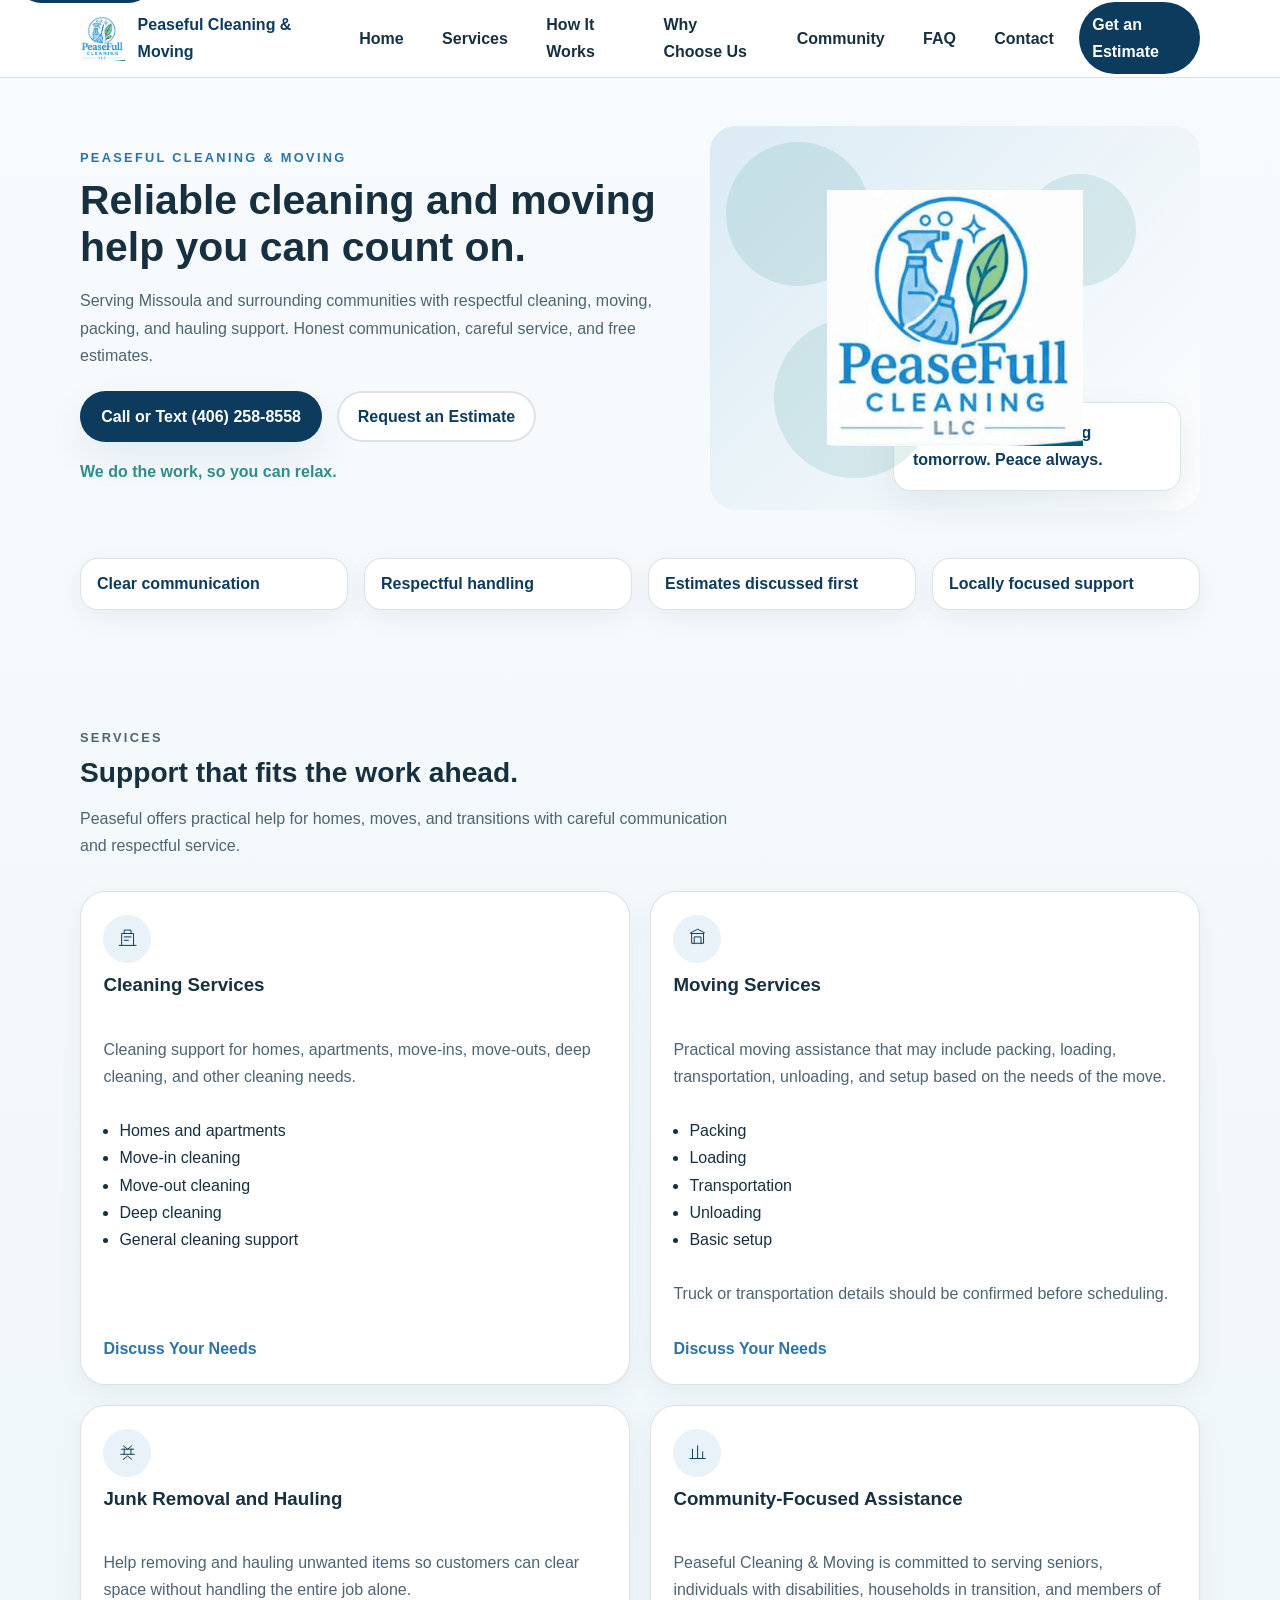
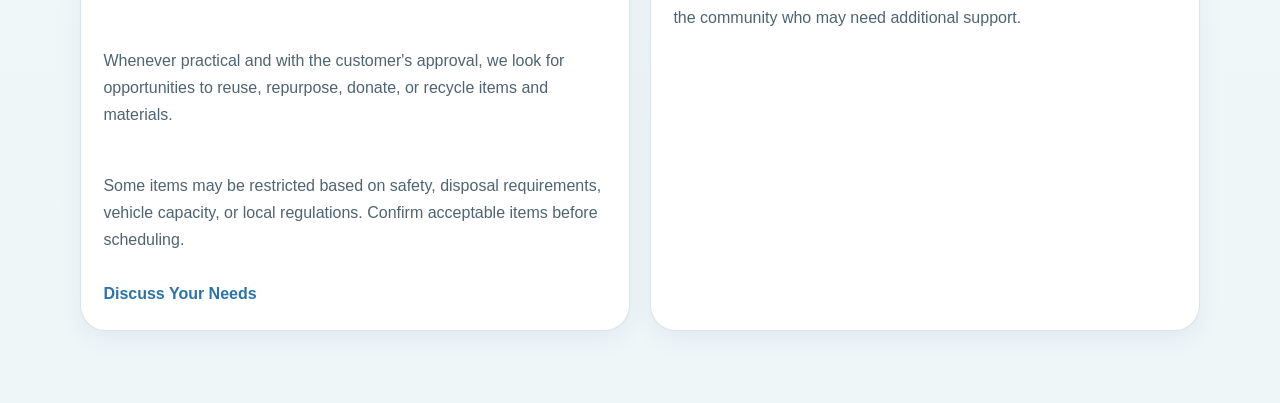
==== commit d6c607dd: "Update remaining business name references" ====
--- a/index.html
+++ b/index.html
@@ -3,13 +3,13 @@
   <head>
     <meta charset="UTF-8" />
     <meta name="viewport" content="width=device-width, initial-scale=1.0" />
-    <title>Peaseful Cleaning N Moving | Cleaning & Moving Services in Missoula, MT</title>
+    <title>Peaseful Cleaning & Moving | Cleaning & Moving Services in Missoula, MT</title>
     <meta
       name="description"
       content="Local cleaning, moving, packing, loading, hauling, and household support in Missoula, Montana and surrounding communities. Call or text (406) 258-8558 for a free estimate."
     />
     <meta name="robots" content="index, follow" />
-    <meta property="og:title" content="Peaseful Cleaning N Moving" />
+    <meta property="og:title" content="Peaseful Cleaning & Moving" />
     <meta
       property="og:description"
       content="Local cleaning, moving, packing, loading, hauling, and household support in Missoula, Montana and surrounding communities. Call or text (406) 258-8558 for a free estimate."
@@ -18,7 +18,7 @@
     <meta property="og:url" content="https://peasefulcleaningmoving.com/" />
     <meta property="og:image" content="https://peasefulcleaningmoving.com/assets/images/peasefull-logo-primary.png" />
     <meta name="twitter:card" content="summary_large_image" />
-    <meta name="twitter:title" content="Peaseful Cleaning N Moving" />
+    <meta name="twitter:title" content="Peaseful Cleaning & Moving" />
     <meta
       name="twitter:description"
       content="Local cleaning, moving, packing, loading, hauling, and household support in Missoula, Montana and surrounding communities. Call or text (406) 258-8558 for a free estimate."
@@ -32,7 +32,7 @@
       {
         "@context": "https://schema.org",
         "@type": "LocalBusiness",
-        "name": "Peaseful Cleaning N Moving",
+        "name": "Peaseful Cleaning & Moving",
         "telephone": "+1-406-258-8558",
         "email": "connect@peasefulcleaningmoving.com",
         "url": "https://peasefulcleaningmoving.com/",
@@ -54,9 +54,9 @@
 
     <header class="site-header">
       <nav class="site-nav" aria-label="Primary">
-        <a class="brand" href="index.html" aria-label="Peaseful Cleaning N Moving home">
-          <img src="assets/images/peasefull-logo-header.png" alt="Peaseful Cleaning N Moving logo" />
-          <span>Peaseful Cleaning N Moving</span>
+        <a class="brand" href="index.html" aria-label="Peaseful Cleaning & Moving home">
+          <img src="assets/images/peasefull-logo-header.png" alt="Peaseful Cleaning & Moving logo" />
+          <span>Peaseful Cleaning & Moving</span>
         </a>
 
         <button class="nav-toggle" type="button" aria-expanded="false" aria-controls="site-menu" aria-label="Toggle navigation">
@@ -81,7 +81,7 @@
     <main id="main-content">
       <section id="home" class="hero section">
         <div class="hero-copy">
-          <p class="eyebrow">Peaseful Cleaning N Moving</p>
+          <p class="eyebrow">Peaseful Cleaning & Moving</p>
           <h1>Reliable cleaning and moving help you can count on.</h1>
           <p class="hero-text">
             Serving Missoula and surrounding communities with respectful cleaning, moving, packing, and hauling support. Honest communication, careful service, and free estimates.
@@ -94,7 +94,7 @@
         </div>
 
         <div class="hero-media" aria-label="Brand visuals">
-          <img class="hero-logo" src="assets/images/peasefull-logo-primary.png" alt="Peaseful Cleaning N Moving logo" />
+          <img class="hero-logo" src="assets/images/peasefull-logo-primary.png" alt="Peaseful Cleaning & Moving logo" />
           <div class="hero-card" role="presentation">
             <p>Cleaning today. Moving tomorrow. Peace always.</p>
           </div>
@@ -178,261 +178,4 @@
               <svg viewBox="0 0 64 64"><path d="M14 46h36"/><path d="M20 46V24"/><path d="M32 46V16"/><path d="M44 46V30"/></svg>
             </div>
             <h3>Community-Focused Assistance</h3>
-            <p>Peaseful Cleaning N Moving is committed to serving seniors, individuals with disabilities, households in transition, and members of the community who may need additional support.</p>
-            <p class="service-note">Support is offered with patience, respect, and careful communication.</p>
-            <a href="#contact">Discuss Your Needs</a>
-          </article>
-        </div>
-      </section>
-
-      <section id="how-it-works" class="section section-alt">
-        <div class="section-heading">
-          <p class="eyebrow">How It Works</p>
-          <h2>A straightforward process.</h2>
-          <p>Each project begins with conversation, planning, and a clear understanding of the work ahead.</p>
-        </div>
-
-        <ol class="steps">
-          <li>
-            <h3>Tell Us What You Need</h3>
-            <p>Call, text, or email with information about the cleaning, move, or hauling project.</p>
-          </li>
-          <li>
-            <h3>Discuss the Details</h3>
-            <p>Review the location, timing, amount of work, special items, stairs, accessibility needs, and any other relevant information.</p>
-          </li>
-          <li>
-            <h3>Receive an Estimate</h3>
-            <p>Peaseful will discuss the expected scope and cost before the work is scheduled.</p>
-          </li>
-          <li>
-            <h3>Confirm the Service</h3>
-            <p>Agree on the date, timing, and final details.</p>
-          </li>
-        </ol>
-      </section>
-
-      <section id="why-choose-us" class="section section-approach">
-        <div class="section-heading">
-          <p class="eyebrow">Why Choose Us</p>
-          <h2>Practical help delivered with care.</h2>
-          <p>Peaseful Cleaning N Moving is built around respectful service, clear communication, and support that fits each customer's situation.</p>
-        </div>
-
-        <div class="approach-grid">
-          <article class="approach-card">
-            <h3>Locally owned and operated</h3>
-            <p>A Missoula-area business focused on serving local households and communities.</p>
-          </article>
-          <article class="approach-card">
-            <h3>Dependable, friendly service</h3>
-            <p>We listen carefully, communicate clearly, and treat customers with patience and respect.</p>
-          </article>
-          <article class="approach-card">
-            <h3>Honest, straightforward pricing</h3>
-            <p>We discuss the expected work and cost before the service is scheduled whenever possible.</p>
-          </article>
-          <article class="approach-card">
-            <h3>Careful treatment</h3>
-            <p>Your home, belongings, preferences, and time are handled with care.</p>
-          </article>
-          <article class="approach-card">
-            <h3>Possible funding assistance</h3>
-            <p>We may be able to connect qualifying customers with a funding source to help cover costs.</p>
-          </article>
-          <article class="approach-card">
-            <h3>Eco-conscious service</h3>
-            <p>We reuse, repurpose, and recycle materials whenever practical.</p>
-          </article>
-          <article class="approach-card">
-            <h3>Flexible scheduling</h3>
-            <p>Availability and timing can be discussed based on the job and the customer's needs.</p>
-          </article>
-          <article class="approach-card">
-            <h3>Free estimates</h3>
-            <p>Call, text, or email to discuss the job and receive an estimate before scheduling.</p>
-          </article>
-        </div>
-
-        <p class="approach-note">Every project begins with listening, planning, and a clear understanding of the work ahead.</p>
-      </section>
-
-      <section class="affordability" aria-labelledby="assistance-title">
-        <div class="affordability-content">
-          <p class="eyebrow">Help with costs</p>
-          <h2 id="assistance-title">Cost should not be a barrier to asking for help.</h2>
-          <p>Peaseful Cleaning N Moving may be able to connect qualifying customers with a funding source that can help cover eligible cleaning or moving costs.</p>
-          <p>Eligibility, approval, covered services, and available funds are determined by the funding source. Contact us at <a href="tel:+14062588558">(406) 258-8558</a> or <a href="mailto:connect@peasefulcleaningmoving.com">connect@peasefulcleaningmoving.com</a> to explain what help is needed and ask about possible funding options.</p>
-          <div class="hero-actions affordability-actions">
-            <a class="button button-secondary" href="mailto:connect@peasefulcleaningmoving.com?subject=Question%20About%20Possible%20Funding%20Assistance&amp;body=Hello%20Peaseful%20Cleaning%20N%20Moving%2C%0A%0AMy%20name%3A%20%0ABest%20callback%20number%3A%20%0AType%20of%20assistance%20needed%3A%20%0APreferred%20service%20date%3A%20%0AGeneral%20service%20location%3A%20%0A">Ask About Possible Funding</a>
-            <a class="button button-primary" href="tel:+14062588558">Call or Text Us</a>
-          </div>
-          <p class="disclaimer">Funding assistance is subject to eligibility, program requirements, and availability and is not guaranteed.</p>
-        </div>
-      </section>
-
-      <section id="about" class="section">
-        <div class="section-heading">
-          <p class="eyebrow">About</p>
-          <h2>Local help with a personal touch.</h2>
-          <p>Moving, cleaning, downsizing, and clearing a home can be stressful. Scotty Pease created Peaseful Cleaning N Moving to make these transitions more manageable through communication, respect, and practical help.</p>
-        </div>
-        <div class="about-layout">
-          <div class="about-copy">
-            <p>Peaseful Cleaning N Moving offers practical support for daily life changes that may feel overwhelming. The goal is to help customers move forward with clarity and calm.</p>
-            <p>Every project is approached with care, attention to detail, and a willingness to listen carefully before work begins.</p>
-          </div>
-          <div class="owner-card">
-            <h3>Founded by Scotty Pease</h3>
-            <p>
-              Peaseful Cleaning N Moving was created to offer practical help during cleaning projects, moves, home transitions, and moments when an extra set of hands can make the process feel more manageable.
-            </p>
-            <p>
-              The business emphasizes respectful communication, careful handling of belongings, clear expectations, and support that adapts to the customer's needs.
-            </p>
-          </div>
-        </div>
-      </section>
-
-      <section id="community" class="section section-alt">
-        <div class="section-heading">
-          <p class="eyebrow">Community</p>
-          <h2>Respectful service for life's changing moments.</h2>
-          <p>Peaseful welcomes customers who may need extra patience, clear communication, or accessibility planning during a move or cleaning project.</p>
-        </div>
-        <div class="community-list">
-          <div>
-            <h3>Seniors</h3>
-            <p>Communication and flexibility can make a meaningful difference.</p>
-          </div>
-          <div>
-            <h3>Individuals with disabilities</h3>
-            <p>Accessibility needs can be discussed during scheduling.</p>
-          </div>
-          <div>
-            <h3>Households in transition</h3>
-            <p>Moves, downsizing, and change can be emotionally and physically demanding.</p>
-          </div>
-          <div>
-            <h3>Unexpected transitions</h3>
-            <p>Practical support can help reduce stress and improve organization.</p>
-          </div>
-        </div>
-      </section>
-
-      <section id="faq" class="section">
-        <div class="section-heading">
-          <p class="eyebrow">FAQ</p>
-          <h2>Questions customers often ask.</h2>
-        </div>
-        <div class="faq-list">
-          <details>
-            <summary>What services do you provide?</summary>
-            <p>Services may include cleaning, moving, packing, loading, transportation, unloading, setup, junk removal, and hauling assistance.</p>
-          </details>
-          <details>
-            <summary>How do I request an estimate?</summary>
-            <p>Customers can call, text, or email to discuss the project and request an estimate.</p>
-          </details>
-          <details>
-            <summary>Do you provide the moving truck?</summary>
-            <p>Truck and transportation arrangements depend on the specific job. Please confirm vehicle needs when requesting an estimate.</p>
-          </details>
-          <details>
-            <summary>Do you offer small moves?</summary>
-            <p>Customers should contact the business to discuss the size and scope of the project.</p>
-          </details>
-          <details>
-            <summary>Can you help seniors or people with disabilities?</summary>
-            <p>Peaseful welcomes customers who may need additional patience, accessibility planning, or assistance communicating the details of a move or cleaning project.</p>
-          </details>
-          <details>
-            <summary>What items can you haul away?</summary>
-            <p>Accepted items depend on safety, vehicle capacity, disposal requirements, and local regulations. Customers should describe the items before scheduling.</p>
-          </details>
-          <details>
-            <summary>Can you help me find assistance with the cost?</summary>
-            <p>Peaseful may be able to connect qualifying customers with a funding source. Eligibility, approval, and available funding are determined by the funding program and are not guaranteed.</p>
-          </details>
-          <details>
-            <summary>How do you reduce waste?</summary>
-            <p>Whenever practical and with the customer's approval, Peaseful reuses or repurposes materials and looks for appropriate opportunities to donate or recycle items.</p>
-          </details>
-          <details>
-            <summary>What areas do you serve?</summary>
-            <p>Peaseful serves Missoula and surrounding communities. Call or text to confirm availability for your location.</p>
-          </details>
-          <details>
-            <summary>What are your business hours?</summary>
-            <p>Call or text to discuss current availability.</p>
-          </details>
-        </div>
-      </section>
-
-      <section id="contact" class="section contact-section">
-        <div class="contact-card">
-          <p class="eyebrow">Contact</p>
-          <h2>Tell us how we can help.</h2>
-          <p>Share some basic information about the cleaning, moving, or hauling support you are looking for. Peaseful Cleaning N Moving will review the request and follow up to discuss the details, availability, and estimated cost.</p>
-          <p class="contact-note">Submitting a request does not guarantee scheduling, final pricing, funding assistance, or acceptance of the job.</p>
-
-          <div id="estimate-panel" class="estimate-panel" aria-live="polite">
-            <h3>Request an estimate</h3>
-            <p>
-              To request an estimate, <a href="tel:+14062588558">call or text (406) 258-8558</a>, or email <a href="mailto:connect@peasefulcleaningmoving.com">connect@peasefulcleaningmoving.com</a> with the details of the cleaning, moving, or hauling project.
-            </p>
-            <p>Please include, when possible:</p>
-            <ul class="checklist">
-              <li>Name</li>
-              <li>Best callback number</li>
-              <li>Service requested</li>
-              <li>City or general area</li>
-              <li>Preferred date</li>
-              <li>Approximate size of the job</li>
-              <li>Stairs or elevator access</li>
-              <li>Heavy or unusual items</li>
-              <li>Whether transportation is needed</li>
-              <li>Accessibility or communication preferences</li>
-              <li>Any other important details</li>
-            </ul>
-            <div class="hero-actions">
-              <a class="button button-primary" href="mailto:connect@peasefulcleaningmoving.com?subject=Estimate%20Request%20for%20Peaseful%20Cleaning%20N%20Moving">Email an Estimate Request</a>
-              <a class="button button-secondary" href="tel:+14062588558">Call or Text (406) 258-8558</a>
-            </div>
-          </div>
-
-          <div class="contact-options">
-            <h3>Direct contact</h3>
-            <ul class="contact-list">
-              <li>Call or text: <a href="tel:+14062588558">(406) 258-8558</a></li>
-              <li>Email: <a href="mailto:connect@peasefulcleaningmoving.com">connect@peasefulcleaningmoving.com</a></li>
-            </ul>
-          </div>
-        </div>
-      </section>
-    </main>
-
-    <footer class="site-footer">
-      <div class="footer-brand">
-        <img src="assets/images/peasefull-logo-header.png" alt="Peaseful Cleaning N Moving logo" />
-        <div>
-          <h2>Peaseful Cleaning N Moving</h2>
-          <p><a href="tel:+14062588558">(406) 258-8558</a></p>
-          <p><a href="mailto:connect@peasefulcleaningmoving.com">connect@peasefulcleaningmoving.com</a></p>
-        </div>
-      </div>
-      <div class="footer-links">
-        <a href="#home">Home</a>
-        <a href="#services">Services</a>
-        <a href="#contact">Contact</a>
-        <a href="privacy.html">Privacy</a>
-        <a href="accessibility.html">Accessibility</a>
-      </div>
-      <p class="footer-note">Practical help with respectful communication.</p>
-      <p class="footer-disclaimer">Services, scheduling, estimates, and possible funding-source referrals are subject to availability.</p>
-      <p class="footer-copyright">&copy; <span data-year></span> Peaseful Cleaning N Moving</p>
-    </footer>
-
-    <script src="assets/js/main.js"></script>
-  </body>
-</html>
+            <p>Peaseful Cleaning & Moving is committed to serving seniors, individuals with disabilities, households in transition, and members of the community who may need additional support.</[...],
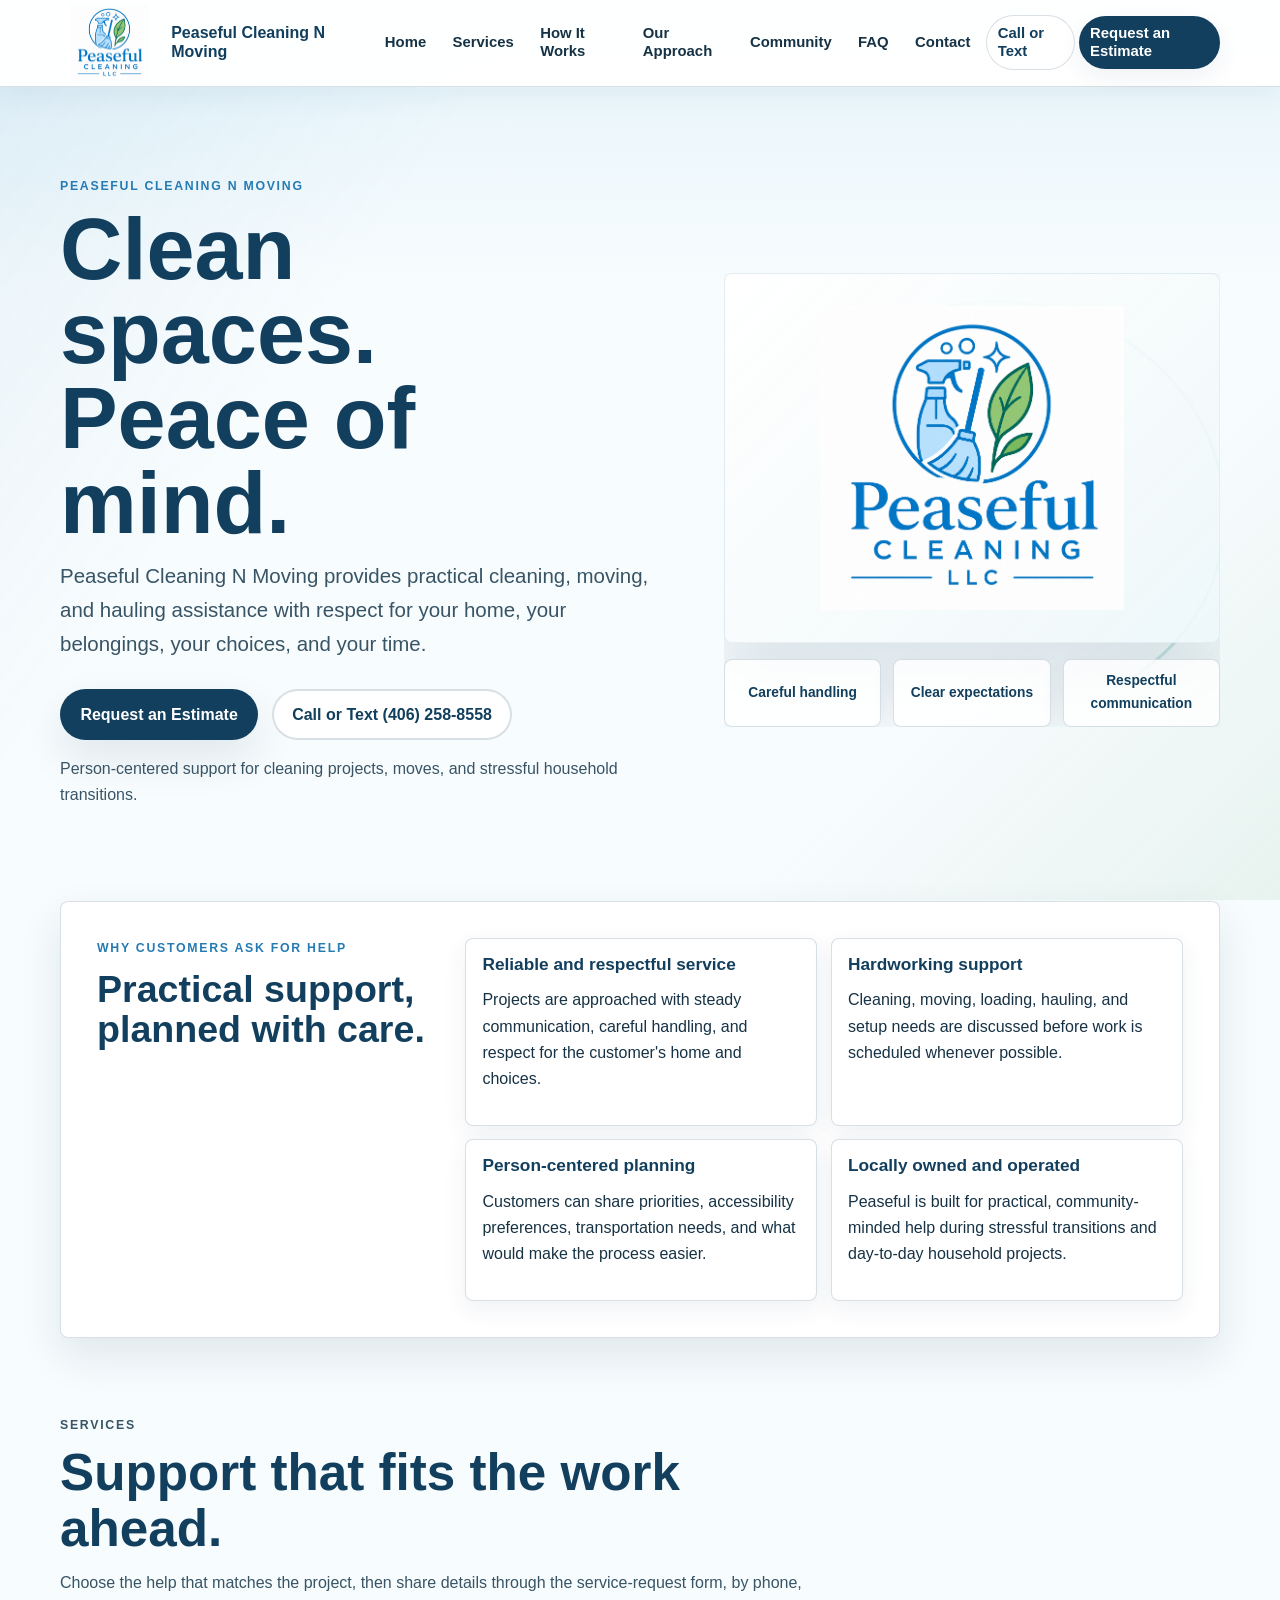
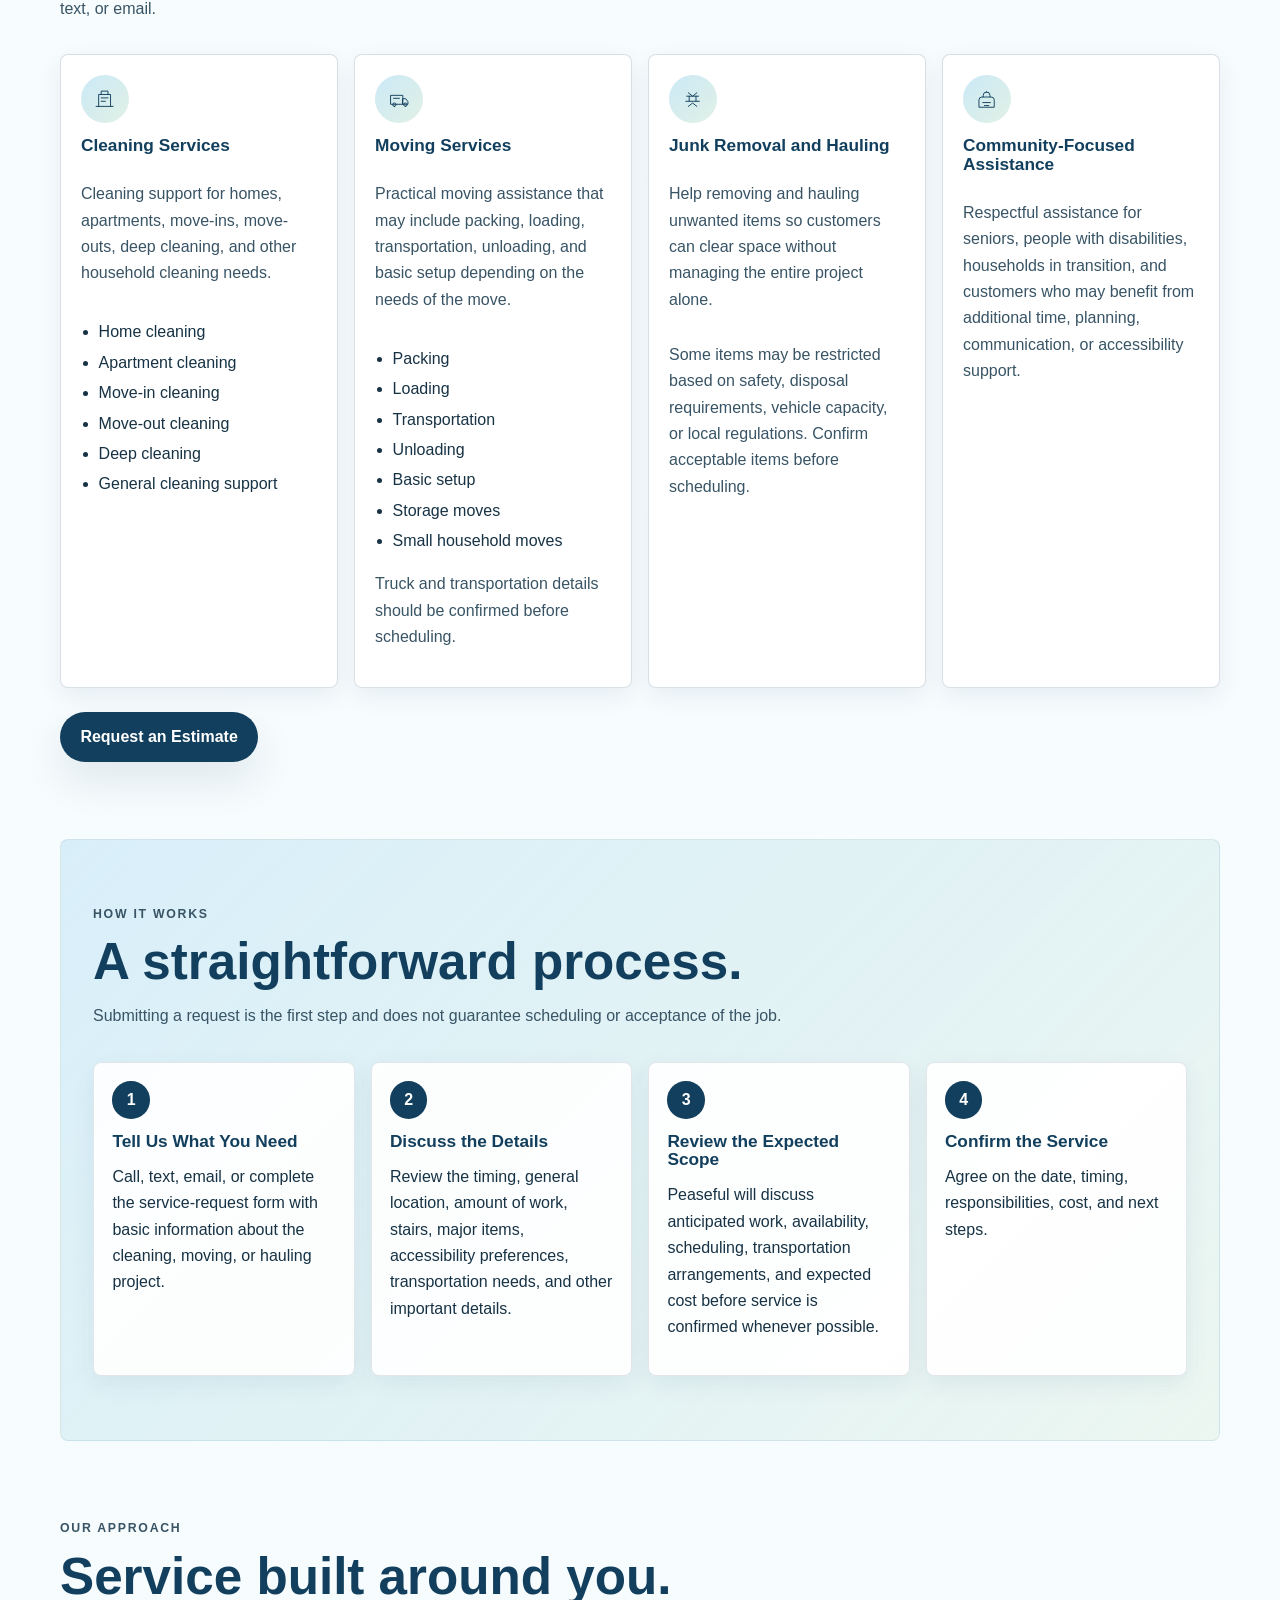
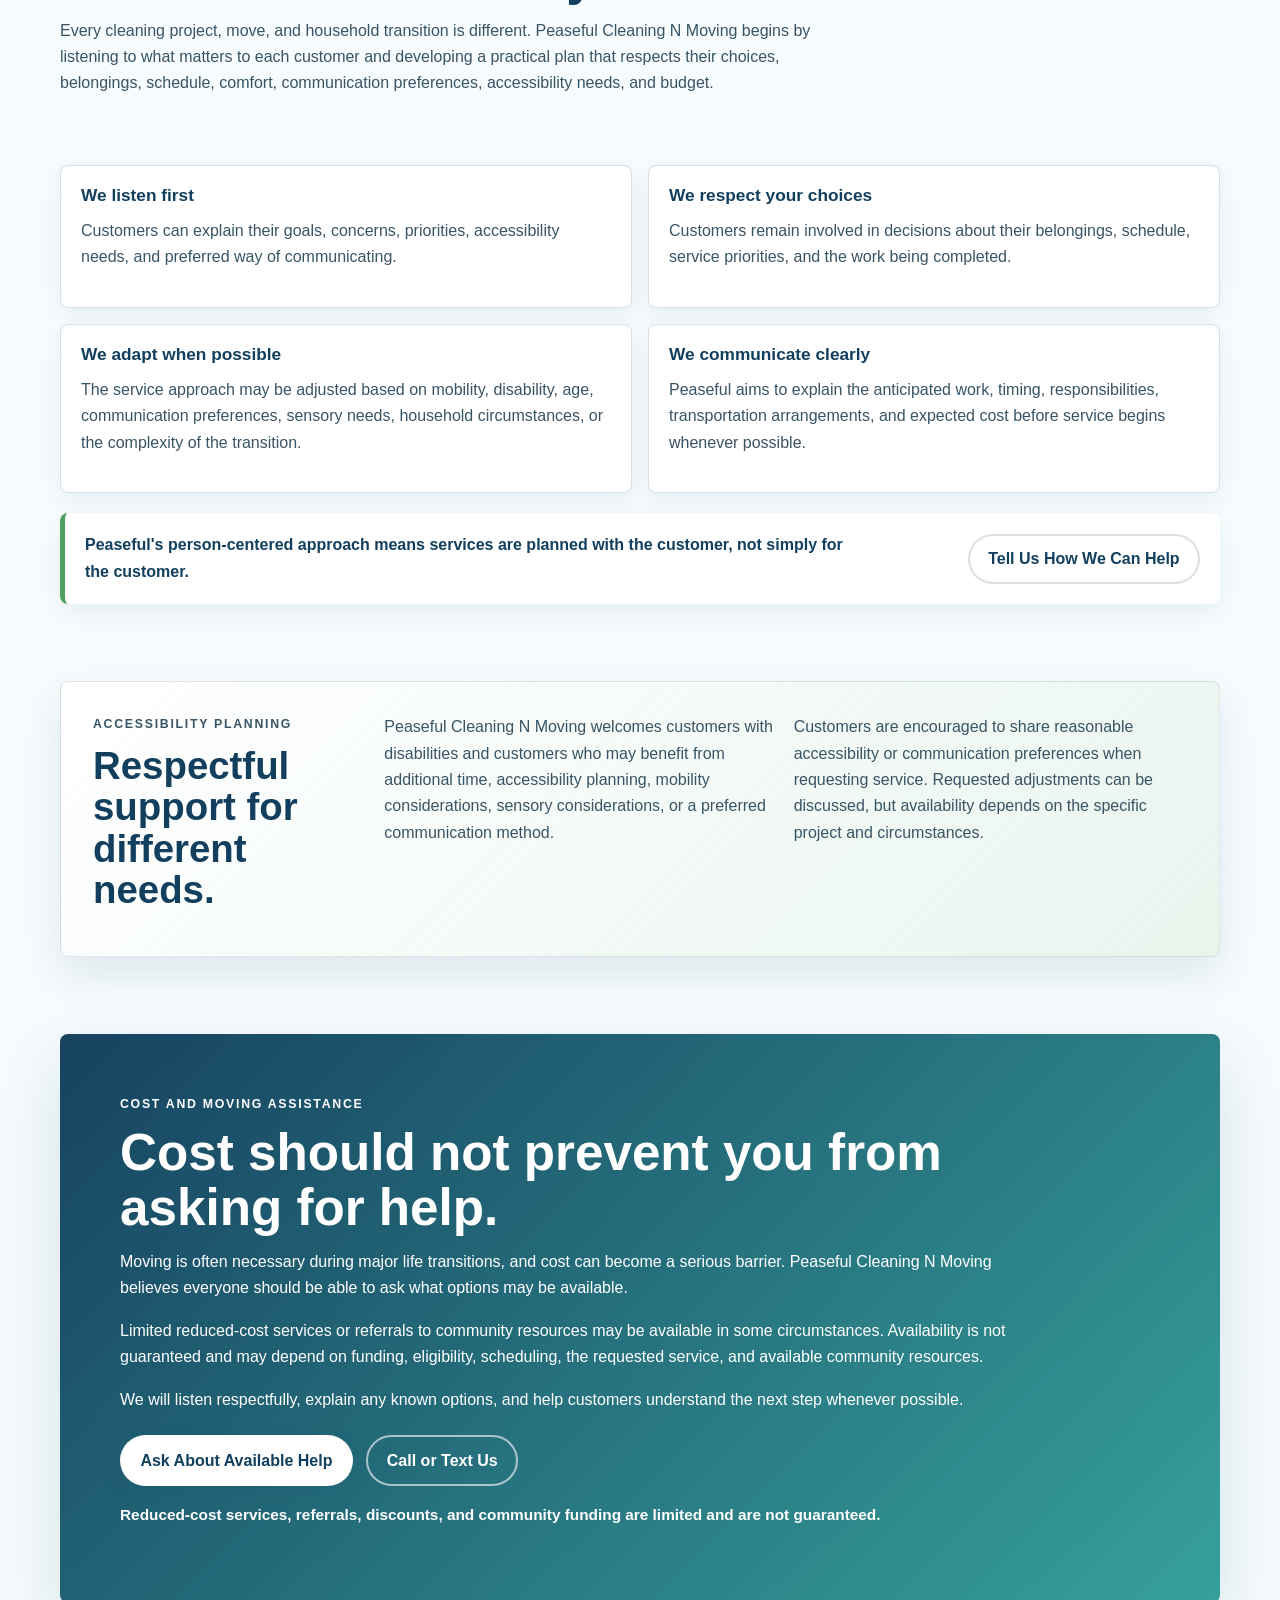
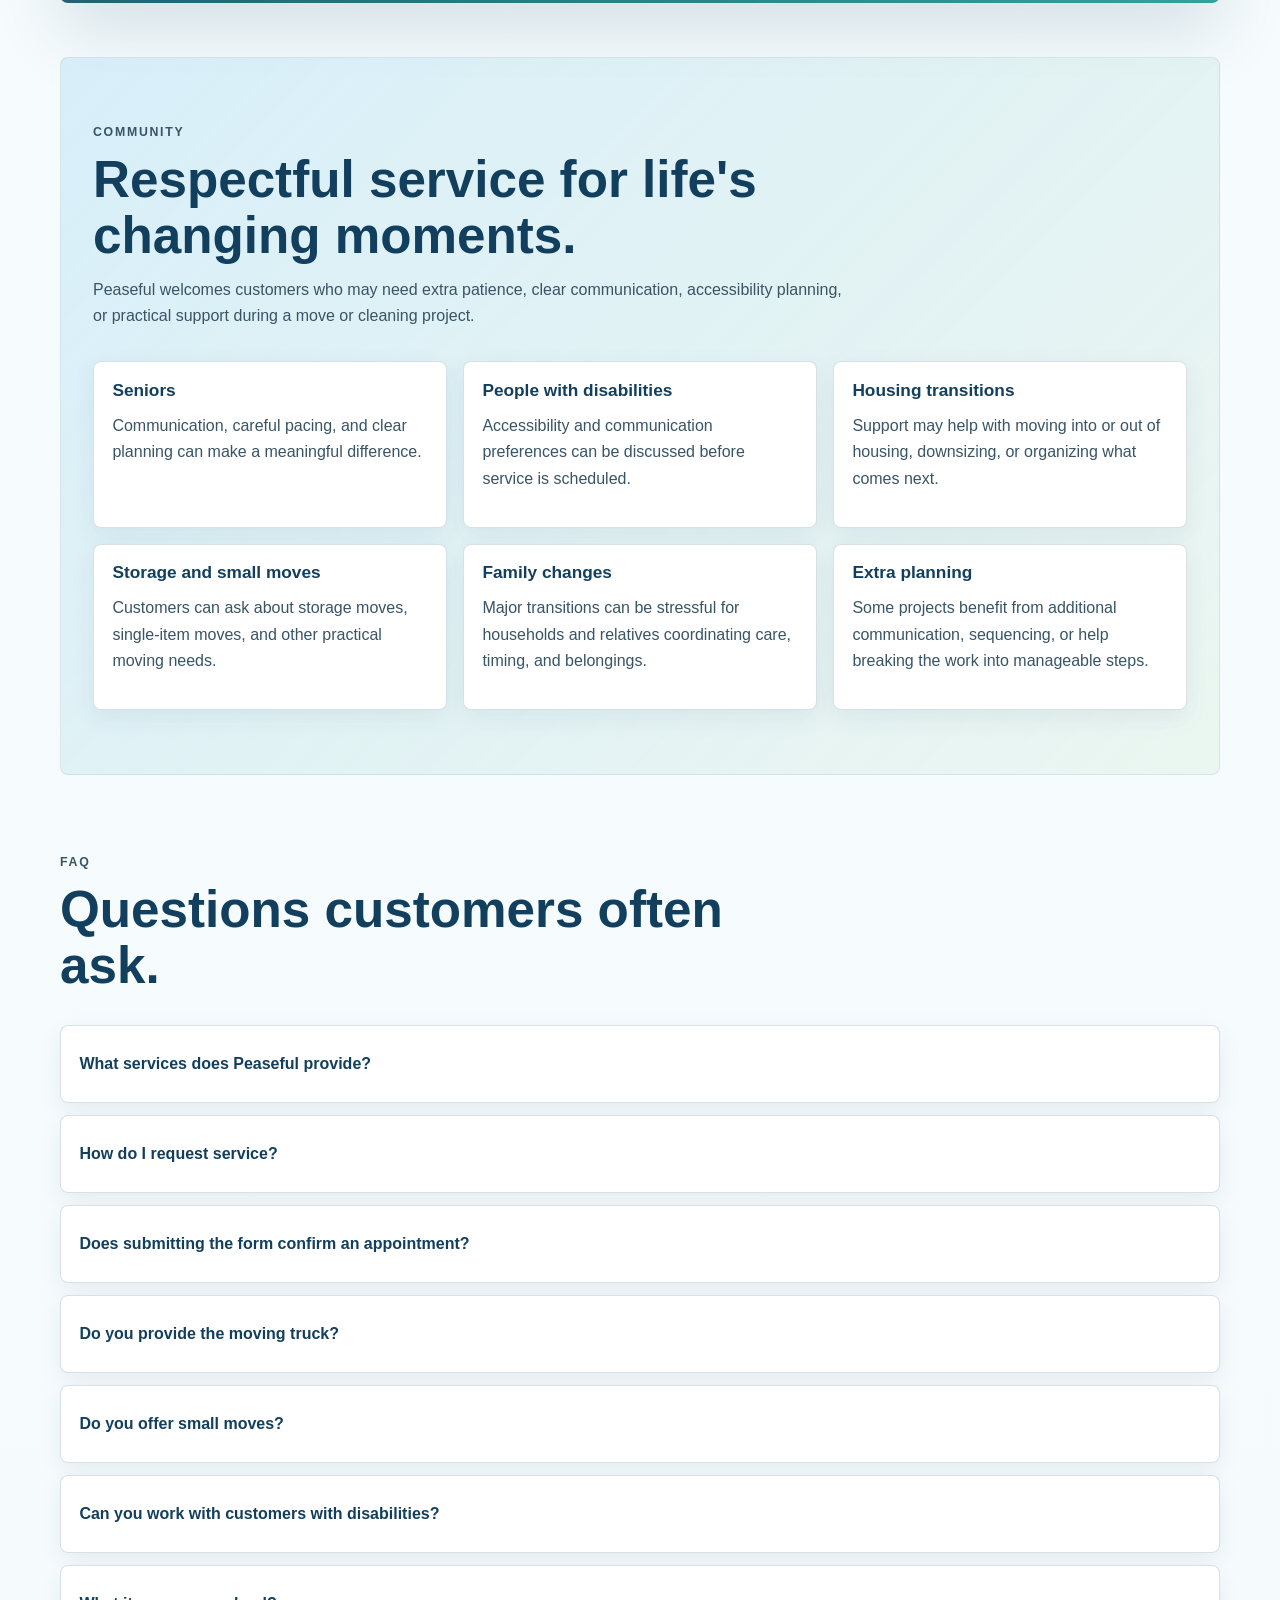
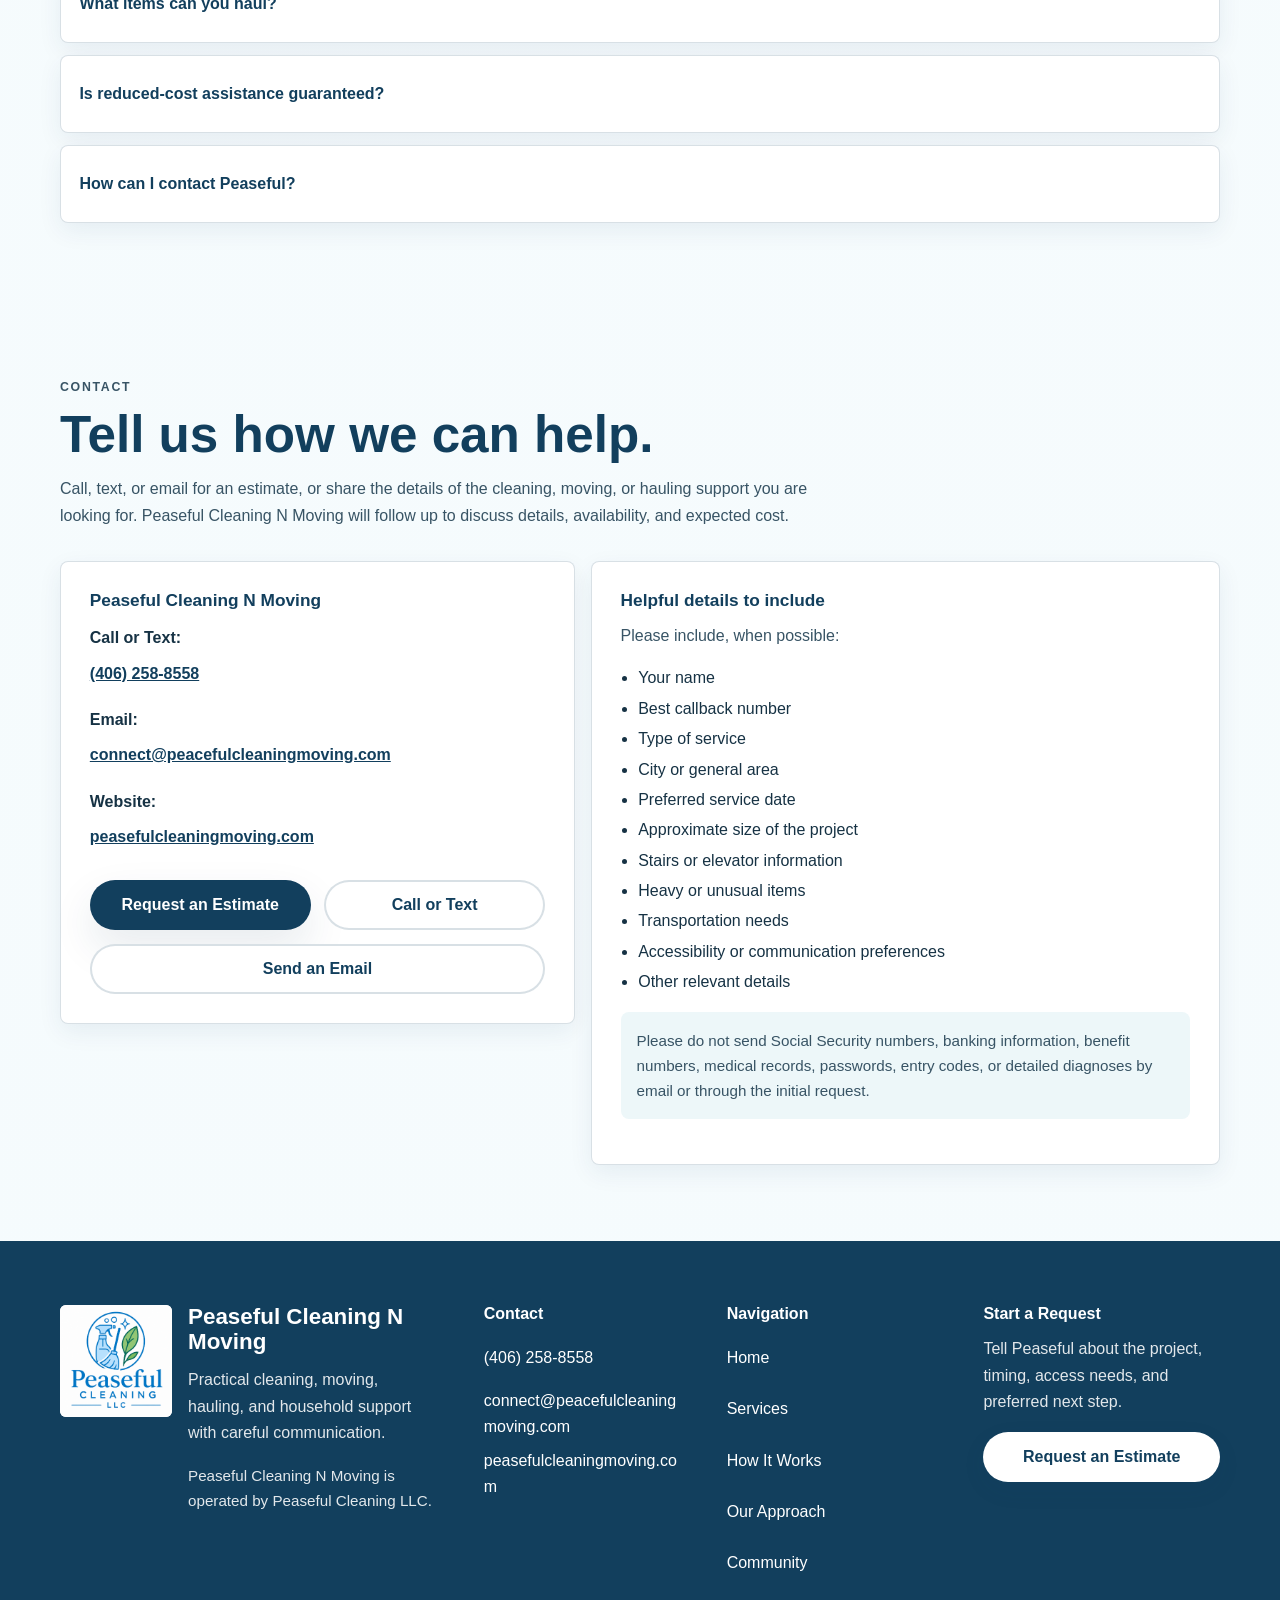
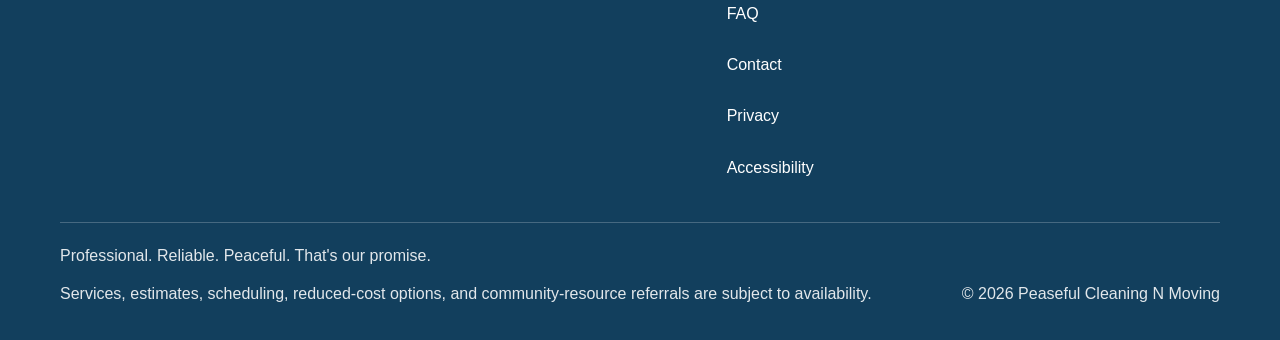
==== commit df2b70b4: "Fix GitHub Pages deployment source" ====
--- a/index.html
+++ b/index.html
@@ -1,51 +1,62 @@
 <!DOCTYPE html>
+<!-- LIVE PEASEFUL BUILD: 2026-07-28-live-deployment-fix -->
 <html lang="en">
   <head>
     <meta charset="UTF-8" />
     <meta name="viewport" content="width=device-width, initial-scale=1.0" />
-    <title>Peaseful Cleaning & Moving | Cleaning & Moving Services in Missoula, MT</title>
+    <title>Peaseful Cleaning N Moving | Cleaning, Moving and Hauling Assistance</title>
     <meta
       name="description"
-      content="Local cleaning, moving, packing, loading, hauling, and household support in Missoula, Montana and surrounding communities. Call or text (406) 258-8558 for a free estimate."
+      content="Peaseful Cleaning N Moving provides cleaning, moving, packing, loading, hauling, and person-centered practical assistance. Call or text (406) 258-8558 or request service online."
     />
     <meta name="robots" content="index, follow" />
-    <meta property="og:title" content="Peaseful Cleaning & Moving" />
+    <meta name="site-version" content="2026-07-28-live-deployment-fix" />
+    <meta property="og:title" content="Peaseful Cleaning N Moving | Cleaning, Moving and Hauling Assistance" />
     <meta
       property="og:description"
-      content="Local cleaning, moving, packing, loading, hauling, and household support in Missoula, Montana and surrounding communities. Call or text (406) 258-8558 for a free estimate."
+      content="Practical cleaning, moving, packing, loading, hauling, and person-centered support for household transitions."
     />
     <meta property="og:type" content="website" />
     <meta property="og:url" content="https://peasefulcleaningmoving.com/" />
-    <meta property="og:image" content="https://peasefulcleaningmoving.com/assets/images/peasefull-logo-primary.png" />
+    <meta property="og:image" content="https://peasefulcleaningmoving.com/assets/images/Scottyupdatedlogo.png?v=20260728-2" />
     <meta name="twitter:card" content="summary_large_image" />
-    <meta name="twitter:title" content="Peaseful Cleaning & Moving" />
+    <meta name="twitter:title" content="Peaseful Cleaning N Moving | Cleaning, Moving and Hauling Assistance" />
     <meta
       name="twitter:description"
-      content="Local cleaning, moving, packing, loading, hauling, and household support in Missoula, Montana and surrounding communities. Call or text (406) 258-8558 for a free estimate."
+      content="Peaseful Cleaning N Moving provides person-centered cleaning, moving, hauling, and practical household support."
     />
+    <meta name="twitter:image" content="https://peasefulcleaningmoving.com/assets/images/Scottyupdatedlogo.png?v=20260728-2" />
     <link rel="canonical" href="https://peasefulcleaningmoving.com/" />
-    <link rel="icon" href="assets/images/favicon.svg" type="image/svg+xml" />
-    <link rel="stylesheet" href="assets/css/styles.css" />
-    <script src="assets/js/site-config.js"></script>
-    <script src="assets/js/google-form-config.js"></script>
+    <link rel="icon" href="assets/images/Scottyupdatedlogo.png?v=20260728-2" type="image/png" />
+    <link rel="apple-touch-icon" href="assets/images/Scottyupdatedlogo.png?v=20260728-2" />
+    <link rel="stylesheet" href="assets/css/styles.css?v=20260728-2" />
+    <script src="assets/js/site-config.js?v=20260728-2"></script>
     <script type="application/ld+json">
       {
         "@context": "https://schema.org",
         "@type": "LocalBusiness",
-        "name": "Peaseful Cleaning & Moving",
+        "name": "Peaseful Cleaning N Moving",
+        "legalName": "Peaseful Cleaning LLC",
         "telephone": "+1-406-258-8558",
-        "email": "connect@peasefulcleaningmoving.com",
+        "email": "connect@peacefulcleaningmoving.com",
         "url": "https://peasefulcleaningmoving.com/",
-        "image": "https://peasefulcleaningmoving.com/assets/images/peasefull-logo-primary.png",
-        "description": "Local cleaning, moving, packing, loading, hauling, and practical household support in Missoula, Montana and surrounding communities.",
-        "areaServed": "Missoula, Montana and surrounding communities",
+        "image": "https://peasefulcleaningmoving.com/assets/images/Scottyupdatedlogo.png?v=20260728-2",
+        "description": "Cleaning, moving, packing, loading, hauling, and person-centered practical assistance.",
         "serviceType": [
           "Cleaning services",
-          "Moving services",
+          "Moving assistance",
           "Packing assistance",
           "Loading and unloading",
-          "Hauling and junk removal"
-        ]
+          "Junk removal and hauling",
+          "Move-out support"
+        ],
+        "contactPoint": {
+          "@type": "ContactPoint",
+          "telephone": "+1-406-258-8558",
+          "email": "connect@peacefulcleaningmoving.com",
+          "contactType": "customer service",
+          "url": "https://docs.google.com/forms/d/e/1FAIpQLSd6QsJS59XAuS-vF_X2EAfSVpB3HetuZB6QCgkYr1fngPyiOQ/viewform"
+        }
       }
     </script>
   </head>
@@ -54,9 +65,9 @@
 
     <header class="site-header">
       <nav class="site-nav" aria-label="Primary">
-        <a class="brand" href="index.html" aria-label="Peaseful Cleaning & Moving home">
-          <img src="assets/images/peasefull-logo-header.png" alt="Peaseful Cleaning & Moving logo" />
-          <span>Peaseful Cleaning & Moving</span>
+        <a class="brand" href="index.html" aria-label="Peaseful Cleaning N Moving home">
+          <img src="assets/images/Scottyupdatedlogo.png?v=20260728-2" width="1254" height="1254" alt="Peaseful Cleaning N Moving logo" />
+          <span>Peaseful Cleaning N Moving</span>
         </a>
 
         <button class="nav-toggle" type="button" aria-expanded="false" aria-controls="site-menu" aria-label="Toggle navigation">
@@ -69,11 +80,18 @@
           <a href="#home">Home</a>
           <a href="#services">Services</a>
           <a href="#how-it-works">How It Works</a>
-          <a href="#why-choose-us">Why Choose Us</a>
+          <a href="#approach">Our Approach</a>
           <a href="#community">Community</a>
           <a href="#faq">FAQ</a>
           <a href="#contact">Contact</a>
-          <a class="nav-cta" href="#contact">Get an Estimate</a>
+          <a class="header-phone" href="tel:+14062588558">Call or Text</a>
+          <a
+            class="nav-cta"
+            href="https://docs.google.com/forms/d/e/1FAIpQLSd6QsJS59XAuS-vF_X2EAfSVpB3HetuZB6QCgkYr1fngPyiOQ/viewform"
+            target="_blank"
+            rel="noopener noreferrer"
+            aria-label="Request an Estimate, opens Google Form in a new tab"
+          >Request an Estimate</a>
         </div>
       </nav>
     </header>
@@ -81,43 +99,58 @@
     <main id="main-content">
       <section id="home" class="hero section">
         <div class="hero-copy">
-          <p class="eyebrow">Peaseful Cleaning & Moving</p>
-          <h1>Reliable cleaning and moving help you can count on.</h1>
+          <p class="eyebrow">Peaseful Cleaning N Moving</p>
+          <h1>Clean spaces. Peace of mind.</h1>
           <p class="hero-text">
-            Serving Missoula and surrounding communities with respectful cleaning, moving, packing, and hauling support. Honest communication, careful service, and free estimates.
+            Peaseful Cleaning N Moving provides practical cleaning, moving, and hauling assistance with respect for your home, your belongings, your choices, and your time.
           </p>
           <div class="hero-actions">
-            <a class="button button-primary" href="tel:+14062588558">Call or Text (406) 258-8558</a>
-            <a class="button button-secondary" href="#contact">Request an Estimate</a>
-          </div>
-          <p class="hero-support">We do the work, so you can relax.</p>
-        </div>
-
-        <div class="hero-media" aria-label="Brand visuals">
-          <img class="hero-logo" src="assets/images/peasefull-logo-primary.png" alt="Peaseful Cleaning & Moving logo" />
-          <div class="hero-card" role="presentation">
-            <p>Cleaning today. Moving tomorrow. Peace always.</p>
-          </div>
-          <div class="hero-shapes" aria-hidden="true">
-            <span></span>
-            <span></span>
-            <span></span>
-          </div>
-        </div>
-      </section>
-
-      <section class="trust-strip" aria-label="Values">
-        <div class="trust-item">
-          <h2>Clear communication</h2>
-        </div>
-        <div class="trust-item">
-          <h2>Respectful handling</h2>
-        </div>
-        <div class="trust-item">
-          <h2>Estimates discussed first</h2>
-        </div>
-        <div class="trust-item">
-          <h2>Locally focused support</h2>
+            <a
+              class="button button-primary"
+              href="https://docs.google.com/forms/d/e/1FAIpQLSd6QsJS59XAuS-vF_X2EAfSVpB3HetuZB6QCgkYr1fngPyiOQ/viewform"
+              target="_blank"
+              rel="noopener noreferrer"
+              aria-label="Request an Estimate, opens Google Form in a new tab"
+            >Request an Estimate</a>
+            <a class="button button-secondary" href="tel:+14062588558">Call or Text (406) 258-8558</a>
+          </div>
+          <p class="hero-support">Person-centered support for cleaning projects, moves, and stressful household transitions.</p>
+        </div>
+
+        <div class="hero-media" aria-label="Brand visual">
+          <div class="hero-logo-frame">
+            <img class="hero-logo" src="assets/images/Scottyupdatedlogo.png?v=20260728-2" width="1254" height="1254" alt="Peaseful Cleaning N Moving logo" />
+          </div>
+          <div class="hero-proof" aria-label="Service priorities">
+            <span>Careful handling</span>
+            <span>Clear expectations</span>
+            <span>Respectful communication</span>
+          </div>
+        </div>
+      </section>
+
+      <section class="trust-band" aria-labelledby="trust-title">
+        <div class="trust-heading">
+          <p class="eyebrow">Why customers ask for help</p>
+          <h2 id="trust-title">Practical support, planned with care.</h2>
+        </div>
+        <div class="trust-grid">
+          <article>
+            <h3>Reliable and respectful service</h3>
+            <p>Projects are approached with steady communication, careful handling, and respect for the customer's home and choices.</p>
+          </article>
+          <article>
+            <h3>Hardworking support</h3>
+            <p>Cleaning, moving, loading, hauling, and setup needs are discussed before work is scheduled whenever possible.</p>
+          </article>
+          <article>
+            <h3>Person-centered planning</h3>
+            <p>Customers can share priorities, accessibility preferences, transportation needs, and what would make the process easier.</p>
+          </article>
+          <article>
+            <h3>Locally owned and operated</h3>
+            <p>Peaseful is built for practical, community-minded help during stressful transitions and day-to-day household projects.</p>
+          </article>
         </div>
       </section>
 
@@ -125,41 +158,42 @@
         <div class="section-heading">
           <p class="eyebrow">Services</p>
           <h2>Support that fits the work ahead.</h2>
-          <p>Peaseful offers practical help for homes, moves, and transitions with careful communication and respectful service.</p>
-        </div>
-
-        <div class="card-grid">
+          <p>Choose the help that matches the project, then share details through the service-request form, by phone, text, or email.</p>
+        </div>
+
+        <div class="card-grid service-grid">
           <article class="service-card">
             <div class="service-icon" aria-hidden="true">
               <svg viewBox="0 0 64 64"><path d="M12 48h40"/><path d="M18 48V20h28v28"/><path d="M24 20V12h16v8"/><path d="M24 28h16"/><path d="M24 36h10"/></svg>
             </div>
             <h3>Cleaning Services</h3>
-            <p>Cleaning support for homes, apartments, move-ins, move-outs, deep cleaning, and other cleaning needs.</p>
+            <p>Cleaning support for homes, apartments, move-ins, move-outs, deep cleaning, and other household cleaning needs.</p>
             <ul>
-              <li>Homes and apartments</li>
+              <li>Home cleaning</li>
+              <li>Apartment cleaning</li>
               <li>Move-in cleaning</li>
               <li>Move-out cleaning</li>
               <li>Deep cleaning</li>
               <li>General cleaning support</li>
             </ul>
-            <a href="#contact">Discuss Your Needs</a>
           </article>
 
           <article class="service-card">
             <div class="service-icon" aria-hidden="true">
-              <svg viewBox="0 0 64 64"><path d="M16 20h30"/><path d="M18 20v23h28V20"/><path d="M24 44V28h16v16"/><path d="M16 18l16-8 16 8"/></svg>
+              <svg viewBox="0 0 64 64"><path d="M14 43h28V22H14z"/><path d="M42 30h7l5 7v6H42z"/><path d="M22 48a4 4 0 1 0 0-8 4 4 0 0 0 0 8z"/><path d="M48 48a4 4 0 1 0 0-8 4 4 0 0 0 0 8z"/><path d="M20 29h14"/></svg>
             </div>
             <h3>Moving Services</h3>
-            <p>Practical moving assistance that may include packing, loading, transportation, unloading, and setup based on the needs of the move.</p>
+            <p>Practical moving assistance that may include packing, loading, transportation, unloading, and basic setup depending on the needs of the move.</p>
             <ul>
               <li>Packing</li>
               <li>Loading</li>
               <li>Transportation</li>
               <li>Unloading</li>
               <li>Basic setup</li>
+              <li>Storage moves</li>
+              <li>Small household moves</li>
             </ul>
-            <p class="service-note">Truck or transportation details should be confirmed before scheduling.</p>
-            <a href="#contact">Discuss Your Needs</a>
+            <p class="service-note">Truck and transportation details should be confirmed before scheduling.</p>
           </article>
 
           <article class="service-card">
@@ -167,15 +201,312 @@
               <svg viewBox="0 0 64 64"><path d="M18 24h28"/><path d="M16 36h32"/><path d="M22 16l10 8 10-8"/><path d="M22 48l10-8 10 8"/><path d="M24 24v12"/><path d="M40 24v12"/></svg>
             </div>
             <h3>Junk Removal and Hauling</h3>
-            <p>Help removing and hauling unwanted items so customers can clear space without handling the entire job alone.</p>
-            <p>Whenever practical and with the customer's approval, we look for opportunities to reuse, repurpose, donate, or recycle items and materials.</p>
+            <p>Help removing and hauling unwanted items so customers can clear space without managing the entire project alone.</p>
             <p class="service-note">Some items may be restricted based on safety, disposal requirements, vehicle capacity, or local regulations. Confirm acceptable items before scheduling.</p>
-            <a href="#contact">Discuss Your Needs</a>
           </article>
 
           <article class="service-card">
             <div class="service-icon" aria-hidden="true">
-              <svg viewBox="0 0 64 64"><path d="M14 46h36"/><path d="M20 46V24"/><path d="M32 46V16"/><path d="M44 46V30"/></svg>
+              <svg viewBox="0 0 64 64"><path d="M32 14a8 8 0 0 1 8 8v4h3a7 7 0 0 1 7 7v17H14V33a7 7 0 0 1 7-7h3v-4a8 8 0 0 1 8-8z"/><path d="M24 26h16"/><path d="M23 39h18"/><path d="M27 46h10"/></svg>
             </div>
             <h3>Community-Focused Assistance</h3>
-            <p>Peaseful Cleaning & Moving is committed to serving seniors, individuals with disabilities, households in transition, and members of the community who may need additional support.</[...],+            <p>Respectful assistance for seniors, people with disabilities, households in transition, and customers who may benefit from additional time, planning, communication, or accessibility support.</p>
+          </article>
+        </div>
+
+        <div class="section-actions">
+          <a
+            class="button button-primary"
+            href="https://docs.google.com/forms/d/e/1FAIpQLSd6QsJS59XAuS-vF_X2EAfSVpB3HetuZB6QCgkYr1fngPyiOQ/viewform"
+            target="_blank"
+            rel="noopener noreferrer"
+            aria-label="Request an Estimate for services, opens Google Form in a new tab"
+          >Request an Estimate</a>
+        </div>
+      </section>
+
+      <section id="how-it-works" class="section section-alt">
+        <div class="section-heading">
+          <p class="eyebrow">How It Works</p>
+          <h2>A straightforward process.</h2>
+          <p>Submitting a request is the first step and does not guarantee scheduling or acceptance of the job.</p>
+        </div>
+
+        <ol class="steps">
+          <li>
+            <span aria-hidden="true">1</span>
+            <h3>Tell Us What You Need</h3>
+            <p>Call, text, email, or complete the service-request form with basic information about the cleaning, moving, or hauling project.</p>
+          </li>
+          <li>
+            <span aria-hidden="true">2</span>
+            <h3>Discuss the Details</h3>
+            <p>Review the timing, general location, amount of work, stairs, major items, accessibility preferences, transportation needs, and other important details.</p>
+          </li>
+          <li>
+            <span aria-hidden="true">3</span>
+            <h3>Review the Expected Scope</h3>
+            <p>Peaseful will discuss anticipated work, availability, scheduling, transportation arrangements, and expected cost before service is confirmed whenever possible.</p>
+          </li>
+          <li>
+            <span aria-hidden="true">4</span>
+            <h3>Confirm the Service</h3>
+            <p>Agree on the date, timing, responsibilities, cost, and next steps.</p>
+          </li>
+        </ol>
+      </section>
+
+      <section id="approach" class="section section-approach">
+        <div class="section-heading">
+          <p class="eyebrow">Our Approach</p>
+          <h2>Service built around you.</h2>
+          <p>Every cleaning project, move, and household transition is different. Peaseful Cleaning N Moving begins by listening to what matters to each customer and developing a practical plan that respects their choices, belongings, schedule, comfort, communication preferences, accessibility needs, and budget.</p>
+        </div>
+
+        <div class="approach-grid">
+          <article class="approach-card">
+            <h3>We listen first</h3>
+            <p>Customers can explain their goals, concerns, priorities, accessibility needs, and preferred way of communicating.</p>
+          </article>
+          <article class="approach-card">
+            <h3>We respect your choices</h3>
+            <p>Customers remain involved in decisions about their belongings, schedule, service priorities, and the work being completed.</p>
+          </article>
+          <article class="approach-card">
+            <h3>We adapt when possible</h3>
+            <p>The service approach may be adjusted based on mobility, disability, age, communication preferences, sensory needs, household circumstances, or the complexity of the transition.</p>
+          </article>
+          <article class="approach-card">
+            <h3>We communicate clearly</h3>
+            <p>Peaseful aims to explain the anticipated work, timing, responsibilities, transportation arrangements, and expected cost before service begins whenever possible.</p>
+          </article>
+        </div>
+
+        <div class="approach-note">
+          <p>Peaseful's person-centered approach means services are planned with the customer, not simply for the customer.</p>
+          <a
+            class="button button-secondary"
+            href="https://docs.google.com/forms/d/e/1FAIpQLSd6QsJS59XAuS-vF_X2EAfSVpB3HetuZB6QCgkYr1fngPyiOQ/viewform"
+            target="_blank"
+            rel="noopener noreferrer"
+            aria-label="Tell Us How We Can Help, opens Google Form in a new tab"
+          >Tell Us How We Can Help</a>
+        </div>
+      </section>
+
+      <section class="inclusion-band" aria-labelledby="inclusion-title">
+        <div>
+          <p class="eyebrow">Accessibility planning</p>
+          <h2 id="inclusion-title">Respectful support for different needs.</h2>
+        </div>
+        <p>Peaseful Cleaning N Moving welcomes customers with disabilities and customers who may benefit from additional time, accessibility planning, mobility considerations, sensory considerations, or a preferred communication method.</p>
+        <p>Customers are encouraged to share reasonable accessibility or communication preferences when requesting service. Requested adjustments can be discussed, but availability depends on the specific project and circumstances.</p>
+      </section>
+
+      <section id="cost-assistance" class="affordability" aria-labelledby="assistance-title">
+        <div class="affordability-content">
+          <p class="eyebrow">Cost and moving assistance</p>
+          <h2 id="assistance-title">Cost should not prevent you from asking for help.</h2>
+          <p>Moving is often necessary during major life transitions, and cost can become a serious barrier. Peaseful Cleaning N Moving believes everyone should be able to ask what options may be available.</p>
+          <p>Limited reduced-cost services or referrals to community resources may be available in some circumstances. Availability is not guaranteed and may depend on funding, eligibility, scheduling, the requested service, and available community resources.</p>
+          <p>We will listen respectfully, explain any known options, and help customers understand the next step whenever possible.</p>
+          <div class="affordability-actions">
+            <a
+              class="button button-light"
+              href="https://docs.google.com/forms/d/e/1FAIpQLSd6QsJS59XAuS-vF_X2EAfSVpB3HetuZB6QCgkYr1fngPyiOQ/viewform"
+              target="_blank"
+              rel="noopener noreferrer"
+              aria-label="Ask About Available Help, opens Google Form in a new tab"
+            >Ask About Available Help</a>
+            <a class="button button-on-dark" href="tel:+14062588558">Call or Text Us</a>
+          </div>
+          <p class="disclaimer">Reduced-cost services, referrals, discounts, and community funding are limited and are not guaranteed.</p>
+        </div>
+      </section>
+
+      <section id="community" class="section section-alt">
+        <div class="section-heading">
+          <p class="eyebrow">Community</p>
+          <h2>Respectful service for life's changing moments.</h2>
+          <p>Peaseful welcomes customers who may need extra patience, clear communication, accessibility planning, or practical support during a move or cleaning project.</p>
+        </div>
+        <div class="community-list">
+          <article>
+            <h3>Seniors</h3>
+            <p>Communication, careful pacing, and clear planning can make a meaningful difference.</p>
+          </article>
+          <article>
+            <h3>People with disabilities</h3>
+            <p>Accessibility and communication preferences can be discussed before service is scheduled.</p>
+          </article>
+          <article>
+            <h3>Housing transitions</h3>
+            <p>Support may help with moving into or out of housing, downsizing, or organizing what comes next.</p>
+          </article>
+          <article>
+            <h3>Storage and small moves</h3>
+            <p>Customers can ask about storage moves, single-item moves, and other practical moving needs.</p>
+          </article>
+          <article>
+            <h3>Family changes</h3>
+            <p>Major transitions can be stressful for households and relatives coordinating care, timing, and belongings.</p>
+          </article>
+          <article>
+            <h3>Extra planning</h3>
+            <p>Some projects benefit from additional communication, sequencing, or help breaking the work into manageable steps.</p>
+          </article>
+        </div>
+      </section>
+
+      <section id="faq" class="section">
+        <div class="section-heading">
+          <p class="eyebrow">FAQ</p>
+          <h2>Questions customers often ask.</h2>
+        </div>
+        <div class="faq-list">
+          <details>
+            <summary>What services does Peaseful provide?</summary>
+            <p>Services may include cleaning, moving, packing, loading, transportation, unloading, basic setup, junk removal, and hauling assistance.</p>
+          </details>
+          <details>
+            <summary>How do I request service?</summary>
+            <p>Customers may complete the <a href="https://docs.google.com/forms/d/e/1FAIpQLSd6QsJS59XAuS-vF_X2EAfSVpB3HetuZB6QCgkYr1fngPyiOQ/viewform" target="_blank" rel="noopener noreferrer" aria-label="Google service request form, opens in a new tab">service-request form</a>, call or text <a href="tel:+14062588558">(406) 258-8558</a>, or email <a href="mailto:connect@peacefulcleaningmoving.com">connect@peacefulcleaningmoving.com</a>.</p>
+          </details>
+          <details>
+            <summary>Does submitting the form confirm an appointment?</summary>
+            <p>No. Submitting a request allows Peaseful to review the project and follow up about details, pricing, scheduling, and availability.</p>
+          </details>
+          <details>
+            <summary>Do you provide the moving truck?</summary>
+            <p>Transportation arrangements depend on the specific project. Describe your transportation needs when requesting service so the details can be confirmed.</p>
+          </details>
+          <details>
+            <summary>Do you offer small moves?</summary>
+            <p>Customers are encouraged to ask about small moves, storage moves, single-item moves, and other projects. Availability depends on scheduling and the work requested.</p>
+          </details>
+          <details>
+            <summary>Can you work with customers with disabilities?</summary>
+            <p>Peaseful welcomes customers who may benefit from additional time, accessibility planning, mobility considerations, sensory accommodations, or a preferred communication method. Customers are encouraged to share reasonable preferences when requesting service.</p>
+          </details>
+          <details>
+            <summary>What items can you haul?</summary>
+            <p>Accepted items depend on safety, capacity, disposal rules, and local regulations. Customers should describe the items before scheduling.</p>
+          </details>
+          <details>
+            <summary>Is reduced-cost assistance guaranteed?</summary>
+            <p>No. Reduced-cost services, referrals, discounts, and community funding are limited and are not guaranteed.</p>
+          </details>
+          <details>
+            <summary>How can I contact Peaseful?</summary>
+            <p>Call or text <a href="tel:+14062588558">(406) 258-8558</a>, email <a href="mailto:connect@peacefulcleaningmoving.com">connect@peacefulcleaningmoving.com</a>, visit <a href="https://peasefulcleaningmoving.com/">peasefulcleaningmoving.com</a>, or complete the <a href="https://docs.google.com/forms/d/e/1FAIpQLSd6QsJS59XAuS-vF_X2EAfSVpB3HetuZB6QCgkYr1fngPyiOQ/viewform" target="_blank" rel="noopener noreferrer" aria-label="Google service request form, opens in a new tab">service-request form</a>.</p>
+          </details>
+        </div>
+      </section>
+
+      <section id="contact" class="section contact-section">
+        <div class="section-heading">
+          <p class="eyebrow">Contact</p>
+          <h2>Tell us how we can help.</h2>
+          <p>Call, text, or email for an estimate, or share the details of the cleaning, moving, or hauling support you are looking for. Peaseful Cleaning N Moving will follow up to discuss details, availability, and expected cost.</p>
+        </div>
+
+        <div class="contact-layout">
+          <div class="contact-panel">
+            <h3>Peaseful Cleaning N Moving</h3>
+            <address class="contact-methods">
+              <p><span>Call or Text:</span> <a href="tel:+14062588558">(406) 258-8558</a></p>
+              <p><span>Email:</span> <a href="mailto:connect@peacefulcleaningmoving.com">connect@peacefulcleaningmoving.com</a></p>
+              <p><span>Website:</span> <a href="https://peasefulcleaningmoving.com/">peasefulcleaningmoving.com</a></p>
+            </address>
+            <div class="contact-actions">
+              <a
+                class="button button-primary"
+                href="https://docs.google.com/forms/d/e/1FAIpQLSd6QsJS59XAuS-vF_X2EAfSVpB3HetuZB6QCgkYr1fngPyiOQ/viewform"
+                target="_blank"
+                rel="noopener noreferrer"
+                aria-label="Request an Estimate, opens Google Form in a new tab"
+              >Request an Estimate</a>
+              <a class="button button-secondary" href="tel:+14062588558">Call or Text</a>
+              <a class="button button-secondary" href="mailto:connect@peacefulcleaningmoving.com?subject=Service%20Inquiry%20for%20Peaseful%20Cleaning%20N%20Moving">Send an Email</a>
+            </div>
+          </div>
+
+          <div class="details-panel">
+            <h3>Helpful details to include</h3>
+            <p>Please include, when possible:</p>
+            <ul class="checklist">
+              <li>Your name</li>
+              <li>Best callback number</li>
+              <li>Type of service</li>
+              <li>City or general area</li>
+              <li>Preferred service date</li>
+              <li>Approximate size of the project</li>
+              <li>Stairs or elevator information</li>
+              <li>Heavy or unusual items</li>
+              <li>Transportation needs</li>
+              <li>Accessibility or communication preferences</li>
+              <li>Other relevant details</li>
+            </ul>
+            <p class="contact-note">Please do not send Social Security numbers, banking information, benefit numbers, medical records, passwords, entry codes, or detailed diagnoses by email or through the initial request.</p>
+          </div>
+        </div>
+      </section>
+    </main>
+
+    <footer class="site-footer" data-build="2026-07-28-live-deployment-fix">
+      <div class="footer-grid">
+        <div class="footer-brand">
+          <img src="assets/images/Scottyupdatedlogo.png?v=20260728-2" width="1254" height="1254" alt="Peaseful Cleaning N Moving logo" />
+          <div>
+            <h2>Peaseful Cleaning N Moving</h2>
+            <p>Practical cleaning, moving, hauling, and household support with careful communication.</p>
+            <p class="legal-note">Peaseful Cleaning N Moving is operated by Peaseful Cleaning LLC.</p>
+          </div>
+        </div>
+
+        <div class="footer-column">
+          <h3>Contact</h3>
+          <ul>
+            <li><a href="tel:+14062588558">(406) 258-8558</a></li>
+            <li><a href="mailto:connect@peacefulcleaningmoving.com">connect@peacefulcleaningmoving.com</a></li>
+            <li><a href="https://peasefulcleaningmoving.com/">peasefulcleaningmoving.com</a></li>
+          </ul>
+        </div>
+
+        <div class="footer-column">
+          <h3>Navigation</h3>
+          <ul>
+            <li><a href="#home">Home</a></li>
+            <li><a href="#services">Services</a></li>
+            <li><a href="#how-it-works">How It Works</a></li>
+            <li><a href="#approach">Our Approach</a></li>
+            <li><a href="#community">Community</a></li>
+            <li><a href="#faq">FAQ</a></li>
+            <li><a href="#contact">Contact</a></li>
+            <li><a href="privacy.html">Privacy</a></li>
+            <li><a href="accessibility.html">Accessibility</a></li>
+          </ul>
+        </div>
+
+        <div class="footer-column footer-cta">
+          <h3>Start a Request</h3>
+          <p>Tell Peaseful about the project, timing, access needs, and preferred next step.</p>
+          <a
+            class="button button-light"
+            href="https://docs.google.com/forms/d/e/1FAIpQLSd6QsJS59XAuS-vF_X2EAfSVpB3HetuZB6QCgkYr1fngPyiOQ/viewform"
+            target="_blank"
+            rel="noopener noreferrer"
+            aria-label="Request an Estimate, opens Google Form in a new tab"
+          >Request an Estimate</a>
+        </div>
+      </div>
+      <div class="footer-bottom">
+        <p>Professional. Reliable. Peaceful. That's our promise.</p>
+        <p>Services, estimates, scheduling, reduced-cost options, and community-resource referrals are subject to availability.</p>
+        <p>&copy; <span data-year></span> Peaseful Cleaning N Moving</p>
+      </div>
+    </footer>
+
+    <script src="assets/js/main.js?v=20260728-2"></script>
+  </body>
+</html>
--- a/assets/css/styles.css
+++ b/assets/css/styles.css
@@ -1,58 +1,79 @@
-:root {
-  --color-primary: #2c74a5;
-  --color-primary-dark: #0d3b5e;
-  --color-primary-soft: #7fb7d8;
-  --color-secondary: #2f8d8b;
-  --color-accent-green: #4e9b5d;
-  --color-accent-green-soft: #dceee0;
-  --color-background: #f6fbfd;
-  --color-surface: #ffffff;
-  --color-text: #173040;
-  --color-text-muted: #4e6472;
-  --color-border: rgba(13, 59, 94, 0.14);
-  --shadow-small: 0 8px 24px rgba(13, 59, 94, 0.06);
-  --shadow-medium: 0 16px 38px rgba(13, 59, 94, 0.08);
-  --shadow-large: 0 24px 52px rgba(13, 59, 94, 0.12);
-  --radius-small: 0.7rem;
-  --radius-medium: 1.1rem;
-  --radius-large: 1.6rem;
-  --content-width: min(1120px, calc(100% - 2rem));
-}
-
-* {
-  box-sizing: border-box;
-}
-
+:root {
+  --color-primary: #267bb3;
+  --color-primary-dark: #123f5d;
+  --color-primary-soft: #cbe9f7;
+  --color-secondary: #2b9b96;
+  --color-accent-green: #4f9f63;
+  --color-accent-green-soft: #e1f1e5;
+  --color-background: #f5fbfd;
+  --color-surface: #ffffff;
+  --color-surface-alt: #edf7f9;
+  --color-text: #163244;
+  --color-text-muted: #385465;
+  --color-border: rgba(18, 63, 93, 0.16);
+  --color-focus: #4f9f63;
+  --shadow-small: 0 8px 24px rgba(18, 63, 93, 0.07);
+  --shadow-medium: 0 18px 42px rgba(18, 63, 93, 0.1);
+  --shadow-large: 0 28px 70px rgba(18, 63, 93, 0.14);
+  --radius-small: 6px;
+  --radius-medium: 8px;
+  --radius-large: 8px;
+  --content-width: min(1160px, calc(100% - 2rem));
+  --section-spacing: clamp(3.75rem, 6vw, 6.5rem);
+  --header-height: 5.35rem;
+}
+
+* {
+  box-sizing: border-box;
+}
+
 html {
   scroll-behavior: smooth;
-  scroll-padding-top: 5.5rem;
-}
-
-body {
-  margin: 0;
-  font-family: "Segoe UI", Roboto, Arial, sans-serif;
-  color: var(--color-text);
-  background: linear-gradient(180deg, #f8fbfd 0%, #eef6f8 100%);
-  line-height: 1.7;
-  overflow-x: hidden;
-}
-
-img {
-  max-width: 100%;
-  display: block;
-}
-
-a {
-  color: inherit;
-}
-
-a:hover,
-a:focus-visible {
-  color: var(--color-primary);
+  scroll-padding-top: var(--header-height);
+}
+
+body {
+  margin: 0;
+  font-family: "Segoe UI", Roboto, "Helvetica Neue", Arial, sans-serif;
+  color: var(--color-text);
+  background-color: var(--color-background);
+  background:
+    linear-gradient(180deg, rgba(203, 233, 247, 0.5) 0%, rgba(245, 251, 253, 0.78) 18rem, #f5fbfd 100%);
+  line-height: 1.65;
+  overflow-x: hidden;
+}
+
+body::before {
+  content: "";
+  position: fixed;
+  inset: 0;
+  z-index: -1;
+  pointer-events: none;
+  background:
+    linear-gradient(125deg, rgba(38, 123, 179, 0.08), transparent 28rem),
+    linear-gradient(315deg, rgba(79, 159, 99, 0.09), transparent 24rem);
+}
+
+img,
+svg {
+  display: block;
+}
+
+img {
+  max-width: 100%;
+  height: auto;
+}
+
+a {
+  color: inherit;
+}
+
+a:hover {
+  color: var(--color-primary-dark);
 }
 
 :focus-visible {
-  outline: 3px solid var(--color-accent-green);
+  outline: 3px solid var(--color-focus);
   outline-offset: 4px;
 }
 
@@ -60,202 +81,286 @@
   font: inherit;
 }
 
+section[id] {
+  scroll-margin-top: calc(var(--header-height) + 1rem);
+}
+
 .skip-link {
-  position: absolute;
-  left: 1rem;
-  top: -3rem;
-  background: var(--color-primary-dark);
-  color: var(--color-surface);
-  padding: 0.75rem 1rem;
-  border-radius: 999px;
-  z-index: 220;
-}
-
-.skip-link:focus {
-  top: 1rem;
-}
-
-section[id] {
-  scroll-margin-top: 5.5rem;
-}
-
-.site-header {
-  position: sticky;
-  top: 0;
-  z-index: 200;
-  background: rgba(255, 255, 255, 0.96);
-  backdrop-filter: blur(12px);
-  border-bottom: 1px solid var(--color-border);
-}
-
+  position: absolute;
+  left: 1rem;
+  top: -4rem;
+  z-index: 300;
+  padding: 0.75rem 1rem;
+  background: var(--color-primary-dark);
+  color: var(--color-surface);
+  border-radius: 999px;
+  font-weight: 800;
+}
+
+.skip-link:focus {
+  top: 1rem;
+}
+
+.site-header {
+  position: sticky;
+  top: 0;
+  z-index: 200;
+  background: rgba(255, 255, 255, 0.96);
+  border-bottom: 1px solid var(--color-border);
+  box-shadow: 0 10px 26px rgba(18, 63, 93, 0.05);
+  backdrop-filter: blur(14px);
+}
+
 .site-nav {
   width: var(--content-width);
+  min-height: var(--header-height);
   margin: 0 auto;
   display: flex;
   align-items: center;
   justify-content: space-between;
-  min-height: 4.8rem;
   gap: 1rem;
   position: relative;
 }
 
 .brand {
+  min-width: 0;
   display: inline-flex;
   align-items: center;
-  gap: 0.8rem;
+  gap: 0.75rem;
+  color: var(--color-primary-dark);
   text-decoration: none;
-  font-weight: 700;
-  color: var(--color-primary-dark);
-  min-width: 0;
+  font-weight: 900;
+  line-height: 1.15;
+}
+
+.brand img {
+  width: clamp(4.75rem, 9vw, 6.2rem);
+  height: auto;
+  max-height: 4.9rem;
+  object-fit: contain;
+  flex: 0 0 auto;
 }
 
 .brand span {
   min-width: 0;
 }
-
-.brand img {
-  width: 2.8rem;
-  height: 2.8rem;
-  object-fit: contain;
-}
-
-.site-menu {
-  display: flex;
-  align-items: center;
-  gap: 0.7rem;
-}
-
+
+.site-menu {
+  display: flex;
+  align-items: center;
+  justify-content: flex-end;
+  gap: 0.25rem;
+}
+
 .site-menu a {
+  min-height: 44px;
   display: inline-flex;
   align-items: center;
+  justify-content: center;
+  padding: 0.55rem 0.7rem;
+  border-radius: 999px;
+  color: var(--color-text);
   text-decoration: none;
-  font-weight: 600;
-  padding: 0.55rem 0.85rem;
-  border-radius: 999px;
-}
-
-.site-menu a:hover,
-.site-menu a:focus-visible {
-  background: rgba(127, 183, 216, 0.14);
-}
-
-.nav-cta {
-  background: var(--color-primary-dark);
-  color: var(--color-surface) !important;
-}
-
+  font-size: 0.93rem;
+  font-weight: 760;
+  line-height: 1.2;
+  transition: background-color 180ms ease, color 180ms ease, transform 180ms ease;
+}
+
+.site-menu a:hover,
+.site-menu a:focus-visible {
+  background: rgba(38, 123, 179, 0.1);
+  color: var(--color-primary-dark);
+}
+
+.site-menu .header-phone {
+  color: var(--color-primary-dark);
+  border: 1px solid var(--color-border);
+  background: var(--color-surface);
+}
+
+.site-menu .nav-cta {
+  background: var(--color-primary-dark);
+  color: var(--color-surface);
+  box-shadow: var(--shadow-small);
+}
+
+.site-menu .nav-cta:hover,
+.site-menu .nav-cta:focus-visible {
+  background: #0c324b;
+  color: var(--color-surface);
+}
+
 .nav-toggle {
   display: none;
+  min-width: 44px;
+  min-height: 44px;
+  padding: 0.4rem;
+  border: 1px solid var(--color-border);
+  border-radius: 999px;
+  background: var(--color-surface);
+  cursor: pointer;
   flex-direction: column;
   align-items: center;
   justify-content: center;
-  gap: 0.28rem;
-  background: transparent;
-  border: 0;
-  padding: 0.3rem;
-  min-width: 44px;
-  min-height: 44px;
-  cursor: pointer;
-}
-
-.nav-toggle span {
-  display: block;
-  width: 1.5rem;
-  height: 2px;
-  background: var(--color-primary-dark);
-  border-radius: 999px;
-}
-
-.section {
-  width: var(--content-width);
-  margin: 0 auto;
-  padding: 4.5rem 0;
-}
-
-.section-alt {
-  background: linear-gradient(90deg, rgba(127, 183, 216, 0.18) 0%, rgba(47, 141, 139, 0.08) 100%);
-  border-radius: var(--radius-large);
-  padding: 4.5rem 1.25rem;
-  margin: 0 auto 2rem;
-  width: min(1120px, calc(100% - 2rem));
-}
-
-.hero {
-  display: grid;
-  grid-template-columns: 1.1fr 0.9fr;
-  align-items: center;
-  gap: 2rem;
-  padding-top: 3rem;
-  padding-bottom: 3rem;
-}
-
-.eyebrow {
-  display: inline-block;
-  text-transform: uppercase;
-  letter-spacing: 0.18em;
-  font-size: 0.8rem;
-  font-weight: 800;
-  color: var(--color-primary);
-  margin-bottom: 0.5rem;
-}
-
-h1,
-h2,
-h3 {
-  line-height: 1.15;
-  margin: 0 0 0.8rem;
-}
-
-h1 {
-  font-size: clamp(2.2rem, 3.2vw, 3.4rem);
-}
-
-h2 {
-  font-size: clamp(1.7rem, 2.2vw, 2.3rem);
-}
-
-.hero-text,
-.section-heading p,
-.about-copy p,
-.community-list p,
-.contact-card p,
-.service-card p,
-.service-note,
-.disclaimer,
-.approach-card p,
-.estimate-panel p,
-.card-note {
-  color: var(--color-text-muted);
-}
-
-.hero-actions {
-  display: flex;
-  flex-wrap: wrap;
-  gap: 0.9rem;
-  margin: 1.4rem 0 0.8rem;
-}
-
+  gap: 0.3rem;
+}
+
+.nav-toggle span {
+  width: 1.45rem;
+  height: 2px;
+  background: var(--color-primary-dark);
+  border-radius: 999px;
+  transition: transform 180ms ease, opacity 180ms ease;
+}
+
+.nav-toggle[aria-expanded="true"] span:nth-child(1) {
+  transform: translateY(0.4rem) rotate(45deg);
+}
+
+.nav-toggle[aria-expanded="true"] span:nth-child(2) {
+  opacity: 0;
+}
+
+.nav-toggle[aria-expanded="true"] span:nth-child(3) {
+  transform: translateY(-0.4rem) rotate(-45deg);
+}
+
+.section,
+.trust-band,
+.inclusion-band,
+.affordability {
+  width: var(--content-width);
+  margin: 0 auto;
+}
+
+.section {
+  padding: var(--section-spacing) 0;
+}
+
+.section-alt {
+  width: min(1160px, calc(100% - 2rem));
+  padding: clamp(3rem, 5vw, 5rem) clamp(1rem, 3vw, 2rem);
+  border: 1px solid rgba(18, 63, 93, 0.08);
+  border-radius: var(--radius-large);
+  background: linear-gradient(135deg, rgba(203, 233, 247, 0.7), rgba(225, 241, 229, 0.52));
+}
+
+.eyebrow {
+  margin: 0 0 0.65rem;
+  color: var(--color-primary);
+  font-size: 0.77rem;
+  font-weight: 900;
+  letter-spacing: 0.14em;
+  text-transform: uppercase;
+}
+
+h1,
+h2,
+h3 {
+  margin: 0 0 0.85rem;
+  color: var(--color-primary-dark);
+  line-height: 1.08;
+  letter-spacing: 0;
+}
+
+h1 {
+  max-width: 10ch;
+  font-size: clamp(3rem, 7vw, 5.4rem);
+  line-height: 0.98;
+}
+
+h2 {
+  font-size: clamp(2rem, 4vw, 3.35rem);
+}
+
+h3 {
+  font-size: clamp(1.1rem, 2vw, 1.32rem);
+}
+
+p {
+  margin: 0 0 1rem;
+}
+
+.section-heading {
+  max-width: 47rem;
+  margin-bottom: 2rem;
+}
+
+.section-heading p,
+.hero-text,
+.hero-support,
+.service-card p,
+.approach-card p,
+.community-list p,
+.details-panel p,
+.contact-panel p,
+.faq-list p,
+.legal-page p,
+.footer-column p,
+.footer-brand p,
+.contact-note,
+.service-note,
+.disclaimer {
+  color: var(--color-text-muted);
+}
+
+.hero {
+  min-height: calc(100vh - var(--header-height));
+  min-height: calc(100svh - var(--header-height));
+  display: grid;
+  grid-template-columns: minmax(0, 1.04fr) minmax(18rem, 0.86fr);
+  align-items: center;
+  gap: clamp(2rem, 5vw, 4.5rem);
+  padding-top: clamp(2.5rem, 5vw, 4.5rem);
+  padding-bottom: clamp(2rem, 4vw, 4rem);
+}
+
+.hero-copy {
+  min-width: 0;
+}
+
+.hero-text {
+  max-width: 45rem;
+  font-size: clamp(1.08rem, 2vw, 1.28rem);
+}
+
+.hero-actions,
+.section-actions,
+.affordability-actions,
+.contact-actions {
+  display: flex;
+  flex-wrap: wrap;
+  gap: 0.85rem;
+  align-items: center;
+}
+
+.hero-actions {
+  margin: 1.8rem 0 1rem;
+}
+
 .button {
+  min-height: 48px;
   display: inline-flex;
   align-items: center;
   justify-content: center;
-  min-height: 3rem;
-  padding: 0.85rem 1.2rem;
+  gap: 0.45rem;
+  padding: 0.85rem 1.15rem;
+  border: 2px solid transparent;
   border-radius: 999px;
-  text-decoration: none;
-  font-weight: 700;
+  font-weight: 850;
   line-height: 1.2;
   text-align: center;
+  text-decoration: none;
   overflow-wrap: anywhere;
-  border: 2px solid transparent;
-  transition: transform 180ms ease, box-shadow 180ms ease;
-}
-
-.button:hover,
-.button:focus-visible {
-  transform: translateY(-1px);
-}
-
+  transition: transform 180ms ease, box-shadow 180ms ease, background-color 180ms ease, color 180ms ease;
+}
+
+.button:hover,
+.button:focus-visible {
+  transform: translateY(-1px);
+}
+
 .button-primary {
   background: var(--color-primary-dark);
   color: var(--color-surface);
@@ -264,6 +369,7 @@
 
 .button-primary:hover,
 .button-primary:focus-visible {
+  background: #0c324b;
   color: var(--color-surface);
 }
 
@@ -276,386 +382,601 @@
 .button-secondary:hover,
 .button-secondary:focus-visible {
   color: var(--color-primary-dark);
-}
-
-.hero-support {
-  font-weight: 700;
-  color: var(--color-secondary);
-}
-
-.hero-media {
-  position: relative;
-  padding: 1rem;
-  border-radius: var(--radius-large);
-  background: linear-gradient(135deg, rgba(127, 183, 216, 0.24), rgba(255, 255, 255, 0.9));
-  min-height: 24rem;
-  display: grid;
-  place-items: center;
-}
-
-.hero-logo {
-  width: min(16rem, 90%);
-  height: auto;
-  z-index: 2;
-  object-fit: contain;
-}
-
-.hero-card {
-  position: absolute;
-  right: 1.2rem;
-  bottom: 1.2rem;
-  max-width: 18rem;
-  padding: 1rem 1.2rem;
-  background: rgba(255, 255, 255, 0.95);
-  border: 1px solid var(--color-border);
-  border-radius: var(--radius-medium);
-  box-shadow: var(--shadow-medium);
-}
-
-.hero-card p {
-  margin: 0;
-  color: var(--color-primary-dark);
-  font-weight: 700;
-}
-
-.hero-shapes {
-  position: absolute;
-  inset: 0;
-  pointer-events: none;
-}
-
-.hero-shapes span {
-  position: absolute;
-  border-radius: 999px;
-  background: rgba(47, 141, 139, 0.14);
-}
-
-.hero-shapes span:nth-child(1) {
-  width: 9rem;
-  height: 9rem;
-  left: 1rem;
-  top: 1rem;
-}
-
-.hero-shapes span:nth-child(2) {
-  width: 7rem;
-  height: 7rem;
-  right: 4rem;
-  top: 3rem;
-}
-
-.hero-shapes span:nth-child(3) {
-  width: 10rem;
-  height: 10rem;
-  bottom: 2rem;
-  left: 4rem;
-}
-
-.trust-strip {
-  width: var(--content-width);
-  margin: 0 auto 2rem;
-  display: grid;
-  grid-template-columns: repeat(4, minmax(0, 1fr));
-  gap: 1rem;
-}
-
-.trust-item {
-  padding: 1rem;
-  border-radius: var(--radius-medium);
-  background: var(--color-surface);
-  border: 1px solid var(--color-border);
-  box-shadow: var(--shadow-small);
-}
-
-.trust-item h2 {
-  font-size: 1rem;
-  margin: 0;
-  color: var(--color-primary-dark);
-}
-
-.section-heading {
-  max-width: 42rem;
-  margin-bottom: 2rem;
-}
-
-.card-grid {
-  display: grid;
-  grid-template-columns: repeat(2, minmax(0, 1fr));
-  gap: 1.25rem;
-}
-
+  border-color: rgba(18, 63, 93, 0.32);
+  box-shadow: var(--shadow-small);
+}
+
+.button-light {
+  background: var(--color-surface);
+  color: var(--color-primary-dark);
+  box-shadow: var(--shadow-small);
+}
+
+.button-light:hover,
+.button-light:focus-visible {
+  color: var(--color-primary-dark);
+  box-shadow: var(--shadow-medium);
+}
+
+.button-on-dark {
+  color: var(--color-surface);
+  border-color: rgba(255, 255, 255, 0.6);
+  background: transparent;
+}
+
+.button-on-dark:hover,
+.button-on-dark:focus-visible {
+  color: var(--color-surface);
+  background: rgba(255, 255, 255, 0.12);
+}
+
+.hero-media {
+  min-width: 0;
+  position: relative;
+  isolation: isolate;
+  display: grid;
+  gap: 1rem;
+  overflow: hidden;
+}
+
+.hero-media::before {
+  content: "";
+  position: absolute;
+  inset: 1.8rem -0.5rem auto auto;
+  z-index: -1;
+  width: min(88%, 28rem);
+  height: min(88%, 28rem);
+  border: 3px solid rgba(43, 155, 150, 0.22);
+  border-left-color: transparent;
+  border-bottom-color: transparent;
+  border-radius: 50%;
+  transform: rotate(18deg);
+}
+
+.hero-logo-frame {
+  min-height: 20rem;
+  display: grid;
+  place-items: center;
+  padding: clamp(1rem, 3vw, 2rem);
+  border: 1px solid rgba(18, 63, 93, 0.08);
+  border-radius: var(--radius-large);
+  background:
+    linear-gradient(135deg, rgba(255, 255, 255, 0.95), rgba(237, 247, 249, 0.88)),
+    repeating-linear-gradient(135deg, transparent 0 18px, rgba(38, 123, 179, 0.04) 18px 19px);
+  box-shadow: var(--shadow-large);
+}
+
+.hero-logo {
+  width: min(19rem, 82%);
+  object-fit: contain;
+}
+
+.hero-proof {
+  display: grid;
+  grid-template-columns: repeat(3, minmax(0, 1fr));
+  gap: 0.75rem;
+}
+
+.hero-proof span {
+  min-height: 3.2rem;
+  display: grid;
+  place-items: center;
+  padding: 0.65rem;
+  border: 1px solid var(--color-border);
+  border-radius: var(--radius-medium);
+  background: rgba(255, 255, 255, 0.82);
+  color: var(--color-primary-dark);
+  font-size: 0.86rem;
+  font-weight: 850;
+  text-align: center;
+  box-shadow: var(--shadow-small);
+}
+
+.trust-band {
+  display: grid;
+  grid-template-columns: minmax(0, 0.48fr) minmax(0, 1fr);
+  gap: 1.5rem;
+  padding: clamp(1.5rem, 3vw, 2.25rem);
+  border: 1px solid var(--color-border);
+  border-radius: var(--radius-large);
+  background: var(--color-surface);
+  box-shadow: var(--shadow-medium);
+}
+
+.trust-heading {
+  min-width: 0;
+}
+
+.trust-heading h2 {
+  font-size: clamp(1.65rem, 3vw, 2.35rem);
+}
+
+.trust-grid {
+  min-width: 0;
+  display: grid;
+  grid-template-columns: repeat(2, minmax(0, 1fr));
+  gap: 0.85rem;
+}
+
+.trust-grid article,
 .service-card,
 .approach-card,
-.owner-card,
-.community-list > div,
-.contact-card,
-.estimate-panel {
-  background: var(--color-surface);
+.community-list article,
+.contact-panel,
+.details-panel,
+.faq-list details {
+  min-width: 0;
   border: 1px solid var(--color-border);
   border-radius: var(--radius-large);
-  padding: 1.4rem;
+  background: var(--color-surface);
   box-shadow: var(--shadow-small);
+}
+
+.trust-grid article {
+  padding: 1rem;
+}
+
+.trust-grid h3,
+.service-card h3,
+.approach-card h3,
+.community-list h3,
+.contact-panel h3,
+.details-panel h3 {
+  font-size: 1.08rem;
+}
+
+.card-grid {
+  display: grid;
+  gap: 1rem;
+}
+
+.service-grid {
+  grid-template-columns: repeat(4, minmax(0, 1fr));
+}
+
+.service-card {
+  display: flex;
+  flex-direction: column;
+  gap: 0.8rem;
+  padding: 1.25rem;
+}
+
+.service-card ul,
+.checklist,
+.footer-column ul {
+  margin: 0;
+  padding-left: 1.1rem;
+}
+
+.service-card li,
+.checklist li {
+  margin: 0.25rem 0;
+}
+
+.service-icon {
+  width: 3rem;
+  height: 3rem;
+  display: grid;
+  place-items: center;
+  border-radius: 50%;
+  background: linear-gradient(135deg, var(--color-primary-soft), var(--color-accent-green-soft));
+}
+
+.service-icon svg {
+  width: 1.7rem;
+  height: 1.7rem;
+  fill: none;
+  stroke: var(--color-primary-dark);
+  stroke-width: 2.2;
+  stroke-linecap: round;
+  stroke-linejoin: round;
+}
+
+.section-actions {
+  margin-top: 1.5rem;
+}
+
+.steps {
+  list-style: none;
+  counter-reset: step;
+  margin: 0;
+  padding: 0;
+  display: grid;
+  grid-template-columns: repeat(4, minmax(0, 1fr));
+  gap: 1rem;
+}
+
+.steps li {
   min-width: 0;
-  overflow-wrap: break-word;
-}
-
-.service-card {
-  min-height: 100%;
-  display: flex;
-  flex-direction: column;
-  gap: 0.7rem;
-}
-
-.service-card ul {
-  padding-left: 1rem;
-  margin: 0;
-}
-
-.service-card a {
-  margin-top: auto;
-  font-weight: 700;
-  text-decoration: none;
-  color: var(--color-primary);
-}
-
-.service-icon {
-  width: 3rem;
-  height: 3rem;
-  border-radius: 999px;
-  background: rgba(127, 183, 216, 0.18);
-  display: grid;
-  place-items: center;
-}
-
-.service-icon svg {
-  width: 1.7rem;
-  height: 1.7rem;
-  fill: none;
-  stroke: var(--color-primary-dark);
-  stroke-width: 2.3;
-  stroke-linecap: round;
-  stroke-linejoin: round;
-}
-
-.steps {
-  list-style: none;
-  padding: 0;
-  margin: 0;
-  display: grid;
-  grid-template-columns: repeat(4, minmax(0, 1fr));
-  gap: 1rem;
-}
-
-.steps li {
-  background: rgba(255, 255, 255, 0.94);
-  border: 1px solid var(--color-border);
-  border-radius: var(--radius-medium);
-  padding: 1.2rem;
-  box-shadow: var(--shadow-small);
-}
-
-.section-approach {
-  display: grid;
-  gap: 1.4rem;
-}
-
-.approach-grid {
-  display: grid;
-  grid-template-columns: repeat(2, minmax(0, 1fr));
-  gap: 1rem;
-}
-
-.approach-note {
-  margin-top: 0.2rem;
-  font-weight: 700;
-  color: var(--color-primary-dark);
-}
-
-.affordability {
-  width: min(1120px, calc(100% - 2rem));
-  margin: 0 auto 2rem;
-  background: linear-gradient(135deg, var(--color-primary-dark), var(--color-secondary));
-  color: var(--color-surface);
-  border-radius: var(--radius-large);
-  padding: 2.3rem;
-  box-shadow: var(--shadow-large);
-}
-
-.affordability .eyebrow,
-.affordability p,
-.affordability h2 {
-  color: var(--color-surface);
-}
-
-.affordability-actions {
-  margin-top: 1.2rem;
-}
-
-.affordability .button-secondary {
-  color: var(--color-primary-dark);
-}
-
-.affordability a:not(.button) {
-  color: var(--color-surface);
-  font-weight: 700;
-}
-
-.affordability a:not(.button):hover,
-.affordability a:not(.button):focus-visible {
-  color: var(--color-surface);
-}
-
-.about-layout {
-  display: grid;
-  grid-template-columns: 1.2fr 0.8fr;
-  gap: 1.4rem;
-}
-
-.community-list {
-  display: grid;
-  grid-template-columns: repeat(2, minmax(0, 1fr));
-  gap: 1rem;
-}
-
-.faq-list {
-  display: grid;
-  gap: 0.8rem;
-}
-
-.faq-list details {
-  background: var(--color-surface);
-  padding: 1rem 1.2rem;
-  border-radius: var(--radius-small);
-  border: 1px solid var(--color-border);
-}
-
-.faq-list summary {
-  cursor: pointer;
-  font-weight: 700;
-}
-
-.contact-section {
-  padding-bottom: 5rem;
-}
-
-.checklist {
-  padding-left: 1.2rem;
-  margin: 1rem 0 0;
-}
-
-.contact-list {
+  padding: 1.15rem;
+  border: 1px solid rgba(18, 63, 93, 0.12);
+  border-radius: var(--radius-large);
+  background: rgba(255, 255, 255, 0.92);
+  box-shadow: var(--shadow-small);
+}
+
+.steps span {
+  width: 2.35rem;
+  height: 2.35rem;
+  display: grid;
+  place-items: center;
+  margin-bottom: 0.8rem;
+  border-radius: 50%;
+  background: var(--color-primary-dark);
+  color: var(--color-surface);
+  font-weight: 900;
+}
+
+.steps h3 {
+  font-size: 1.08rem;
+}
+
+.section-approach {
+  display: grid;
+  gap: 1.25rem;
+}
+
+.approach-grid {
+  display: grid;
+  grid-template-columns: repeat(2, minmax(0, 1fr));
+  gap: 1rem;
+}
+
+.approach-card {
+  padding: 1.25rem;
+}
+
+.approach-note {
+  display: flex;
+  align-items: center;
+  justify-content: space-between;
+  gap: 1rem;
+  padding: 1.2rem 1.25rem;
+  border-left: 5px solid var(--color-accent-green);
+  border-radius: var(--radius-large);
+  background: var(--color-surface);
+  box-shadow: var(--shadow-small);
+}
+
+.approach-note p {
+  max-width: 49rem;
+  margin: 0;
+  color: var(--color-primary-dark);
+  font-weight: 850;
+}
+
+.inclusion-band {
+  display: grid;
+  grid-template-columns: minmax(0, 0.7fr) minmax(0, 1fr) minmax(0, 1fr);
+  gap: 1rem;
+  align-items: start;
+  padding: clamp(1.4rem, 3vw, 2rem);
+  border: 1px solid rgba(18, 63, 93, 0.12);
+  border-radius: var(--radius-large);
+  background: linear-gradient(135deg, rgba(255, 255, 255, 0.94), rgba(225, 241, 229, 0.65));
+  box-shadow: var(--shadow-medium);
+}
+
+.inclusion-band h2 {
+  font-size: clamp(1.7rem, 3vw, 2.5rem);
+}
+
+.inclusion-band p {
+  color: var(--color-text-muted);
+}
+
+.affordability {
+  margin-top: var(--section-spacing);
+  margin-bottom: calc(var(--section-spacing) * 0.7);
+  padding: clamp(2rem, 5vw, 3.75rem);
+  border-radius: var(--radius-large);
+  background:
+    linear-gradient(135deg, rgba(18, 63, 93, 0.98), rgba(43, 155, 150, 0.95)),
+    linear-gradient(45deg, transparent, rgba(255, 255, 255, 0.08));
+  color: var(--color-surface);
+  box-shadow: var(--shadow-large);
+}
+
+.affordability-content {
+  max-width: 58rem;
+}
+
+.affordability .eyebrow,
+.affordability h2,
+.affordability p {
+  color: var(--color-surface);
+}
+
+.affordability-actions {
+  margin-top: 1.4rem;
+}
+
+.disclaimer {
+  margin-top: 1rem;
+  font-size: 0.96rem;
+  font-weight: 800;
+}
+
+.community-list {
+  display: grid;
+  grid-template-columns: repeat(3, minmax(0, 1fr));
+  gap: 1rem;
+}
+
+.community-list article {
+  padding: 1.15rem;
+}
+
+.faq-list {
+  display: grid;
+  gap: 0.75rem;
+}
+
+.faq-list details {
+  padding: 1rem 1.15rem;
+}
+
+.faq-list summary {
+  min-height: 44px;
+  display: flex;
+  align-items: center;
+  cursor: pointer;
+  color: var(--color-primary-dark);
+  font-weight: 850;
+}
+
+.faq-list summary::marker {
+  color: var(--color-accent-green);
+}
+
+.faq-list a,
+.contact-methods a,
+.details-panel a,
+.legal-page a {
+  color: var(--color-primary-dark);
+  font-weight: 800;
+  overflow-wrap: anywhere;
+  word-break: break-word;
+}
+
+.contact-methods a,
+.site-footer a:not(.button) {
+  min-height: 44px;
+  display: inline-flex;
+  align-items: center;
+}
+
+.faq-list p a,
+.legal-card p a {
+  display: inline;
+  max-width: 100%;
+  white-space: normal;
+}
+
+.contact-section {
+  padding-bottom: var(--section-spacing);
+}
+
+.contact-layout {
+  display: grid;
+  grid-template-columns: minmax(0, 0.9fr) minmax(0, 1.1fr);
+  gap: 1rem;
+  align-items: start;
+}
+
+.contact-panel,
+.details-panel {
+  padding: clamp(1.25rem, 3vw, 1.8rem);
+}
+
+.contact-methods {
+  display: grid;
+  gap: 0.7rem;
+  margin: 1rem 0 1.3rem;
+  font-style: normal;
+}
+
+.contact-methods p {
+  margin: 0;
+}
+
+.contact-methods span {
+  display: block;
+  color: var(--color-text);
+  font-weight: 900;
+}
+
+.contact-actions {
+  align-items: stretch;
+}
+
+.contact-actions .button {
+  flex: 1 1 12rem;
+}
+
+.contact-note {
+  margin-top: 1rem;
+  padding: 1rem;
+  border-radius: var(--radius-medium);
+  background: var(--color-surface-alt);
+  font-size: 0.95rem;
+}
+
+.site-footer {
+  padding: clamp(2.5rem, 5vw, 4rem) 1rem 2rem;
+  background: var(--color-primary-dark);
+  color: var(--color-surface);
+}
+
+.footer-grid,
+.footer-bottom {
+  width: var(--content-width);
+  margin: 0 auto;
+}
+
+.footer-grid {
+  display: grid;
+  grid-template-columns: minmax(16rem, 1.35fr) minmax(10rem, 0.7fr) minmax(10rem, 0.75fr) minmax(13rem, 0.85fr);
+  gap: clamp(1.5rem, 4vw, 3rem);
+  align-items: start;
+}
+
+.footer-brand {
+  min-width: 0;
+  display: grid;
+  grid-template-columns: auto minmax(0, 1fr);
+  gap: 1rem;
+}
+
+.footer-brand img {
+  width: min(7rem, 100%);
+  height: auto;
+  max-height: 7rem;
+  object-fit: contain;
+  border-radius: var(--radius-small);
+  background: var(--color-surface);
+}
+
+.site-footer h2,
+.site-footer h3 {
+  color: var(--color-surface);
+}
+
+.site-footer h2 {
+  font-size: 1.4rem;
+}
+
+.site-footer h3 {
+  font-size: 1rem;
+}
+
+.site-footer p,
+.site-footer li {
+  color: rgba(255, 255, 255, 0.88);
+}
+
+.legal-note {
+  font-size: 0.95rem;
+}
+
+.footer-column ul {
+  display: grid;
+  gap: 0.45rem;
   list-style: none;
   padding: 0;
-  margin: 1rem 0;
-  display: grid;
-  gap: 0.7rem;
-  min-width: 0;
-}
-
-.contact-list a {
-  display: inline-block;
+}
+
+.site-footer a {
+  color: var(--color-surface);
   text-decoration: none;
-  font-weight: 700;
-  color: var(--color-primary-dark);
-}
-
-.contact-card,
-.estimate-panel,
-.contact-list,
-.footer-brand {
-  min-width: 0;
-}
-
-.contact-card a,
-.estimate-panel a,
-.contact-list a,
-.site-footer a {
   overflow-wrap: anywhere;
   word-break: break-word;
 }
-
-.contact-note {
-  color: var(--color-text-muted);
-  font-size: 0.95rem;
-}
-
-.site-footer {
-  background: var(--color-primary-dark);
-  color: var(--color-surface);
-  padding: 2.5rem 1rem 3rem;
-}
-
-.site-footer a {
-  color: var(--color-surface);
-  text-decoration: none;
-}
 
 .site-footer a:hover,
 .site-footer a:focus-visible {
   color: var(--color-surface);
   text-decoration: underline;
 }
-
-.site-footer > * {
-  width: var(--content-width);
-  margin: 0 auto;
-}
-
-.footer-brand {
+
+.site-footer .button-light {
+  color: var(--color-primary-dark);
+}
+
+.site-footer .button-light:hover,
+.site-footer .button-light:focus-visible {
+  color: var(--color-primary-dark);
+  text-decoration: none;
+}
+
+.footer-cta .button {
+  width: 100%;
+}
+
+.footer-bottom {
   display: flex;
-  align-items: center;
+  flex-wrap: wrap;
+  justify-content: space-between;
+  gap: 0.75rem 1rem;
+  margin-top: 2rem;
+  padding-top: 1.25rem;
+  border-top: 1px solid rgba(255, 255, 255, 0.22);
+}
+
+.footer-bottom p {
+  margin: 0;
+  color: rgba(255, 255, 255, 0.88);
+}
+
+.legal-page {
+  min-height: 70vh;
+}
+
+.legal-page h1 {
+  max-width: 100%;
+  overflow-wrap: anywhere;
+}
+
+.legal-hero {
+  padding-top: clamp(3rem, 6vw, 5rem);
+  padding-bottom: clamp(2rem, 4vw, 3rem);
+}
+
+.legal-content {
+  display: grid;
   gap: 1rem;
-  margin-bottom: 1rem;
-}
-
-.footer-brand > div {
-  min-width: 0;
-}
-
-.footer-brand img {
-  width: 3rem;
-  height: 3rem;
-  object-fit: contain;
-}
-
-.footer-links {
-  display: flex;
-  flex-wrap: wrap;
-  gap: 1rem;
-  padding: 0.6rem 0 0.2rem;
-}
-
-.footer-note,
-.footer-disclaimer,
-.footer-copyright {
-  margin-top: 0.7rem;
-  color: rgba(255, 255, 255, 0.9);
-}
-
-.legal-page {
-  min-height: 70vh;
-}
-
-@media (max-width: 900px) {
+  max-width: 860px;
+  padding-bottom: var(--section-spacing);
+}
+
+.legal-card {
+  padding: clamp(1.2rem, 3vw, 1.7rem);
+  border: 1px solid var(--color-border);
+  border-radius: var(--radius-large);
+  background: var(--color-surface);
+  box-shadow: var(--shadow-small);
+}
+
+.legal-card ul {
+  margin: 0;
+  padding-left: 1.2rem;
+}
+
+@media (max-width: 1120px) {
+  .service-grid {
+    grid-template-columns: repeat(2, minmax(0, 1fr));
+  }
+
+  .footer-grid {
+    grid-template-columns: minmax(0, 1fr) minmax(0, 1fr);
+  }
+}
+
+@media (max-width: 980px) {
+  :root {
+    --header-height: 4.75rem;
+  }
+
   .nav-toggle {
     display: flex;
   }
 
   .site-menu {
     position: absolute;
-    right: 1rem;
-    top: calc(100% + 0.4rem);
+    right: 0;
+    top: calc(100% + 0.55rem);
+    width: min(22rem, calc(100vw - 2rem));
+    max-height: calc(100vh - 6rem);
+    overflow-y: auto;
+    display: none;
     flex-direction: column;
     align-items: stretch;
+    gap: 0.35rem;
+    padding: 0.7rem;
+    border: 1px solid var(--color-border);
+    border-radius: var(--radius-large);
     background: var(--color-surface);
-    border: 1px solid var(--color-border);
-    border-radius: 1rem;
-    padding: 0.7rem;
-    box-shadow: var(--shadow-medium);
-    display: none;
-    width: min(20rem, calc(100vw - 2rem));
-    max-height: calc(100vh - 6rem);
-    overflow-y: auto;
+    box-shadow: var(--shadow-large);
   }
 
   .site-menu.is-open {
@@ -663,50 +984,57 @@
   }
 
   .site-menu a {
+    justify-content: flex-start;
     width: 100%;
   }
 
+  .site-menu .nav-cta {
+    justify-content: center;
+  }
+
   .no-js .site-menu {
-    display: flex;
     position: static;
     width: 100%;
     max-height: none;
+    display: flex;
+    flex-direction: row;
+    flex-wrap: wrap;
     overflow: visible;
-    background: transparent;
+    padding: 0;
     border: 0;
     box-shadow: none;
-    padding: 0;
-    flex-direction: row;
-    flex-wrap: wrap;
   }
 
   .no-js .nav-toggle {
     display: none;
   }
 
-  .hero,
-  .about-layout,
-  .trust-strip,
-  .steps {
-    grid-template-columns: 1fr 1fr;
-  }
-
-  .hero {
-    grid-template-columns: 1fr;
-  }
-
-  .card-grid,
-  .community-list,
-  .approach-grid {
-    grid-template-columns: 1fr;
-  }
-
-  .steps {
-    grid-template-columns: 1fr 1fr;
-  }
-}
-
-@media (max-width: 760px) {
+  .hero {
+    min-height: auto;
+    grid-template-columns: 1fr;
+  }
+
+  h1 {
+    max-width: 12ch;
+  }
+
+  .trust-band,
+  .inclusion-band,
+  .contact-layout {
+    grid-template-columns: 1fr;
+  }
+
+  .steps,
+  .community-list {
+    grid-template-columns: repeat(2, minmax(0, 1fr));
+  }
+}
+
+@media (max-width: 720px) {
+  :root {
+    --content-width: min(100% - 1rem, 1160px);
+  }
+
   .brand span {
     max-width: 13rem;
     overflow: hidden;
@@ -714,83 +1042,110 @@
     white-space: nowrap;
   }
 
-  .site-menu a,
+  .section {
+    padding: clamp(3rem, 10vw, 4.5rem) 0;
+  }
+
+  .hero {
+    padding-top: 2rem;
+  }
+
+  .hero-actions,
+  .section-actions,
+  .affordability-actions,
+  .contact-actions {
+    align-items: stretch;
+  }
+
   .button {
-    min-height: 44px;
-  }
-
-  .trust-strip,
-  .steps,
-  .about-layout,
-  .community-list {
-    grid-template-columns: 1fr;
-  }
-
-  .affordability {
-    padding: 1.6rem;
-  }
-}
-
+    width: 100%;
+  }
+
+  .hero-proof,
+  .service-grid,
+  .steps,
+  .approach-grid,
+  .trust-grid,
+  .community-list,
+  .footer-grid {
+    grid-template-columns: 1fr;
+  }
+
+  .approach-note {
+    align-items: stretch;
+    flex-direction: column;
+  }
+
+  .footer-brand {
+    grid-template-columns: 1fr;
+  }
+}
+
 @media (max-width: 480px) {
+  :root {
+    --content-width: min(100% - 1rem, 1160px);
+    --header-height: 4.45rem;
+  }
+
   .brand span {
     display: none;
   }
 
-  .site-nav {
-    min-height: 4.4rem;
-  }
-
   .brand img {
-    width: 3rem;
-    height: 3rem;
-  }
-
-  .section {
-    padding: 3rem 0;
-  }
-
-  .section-alt {
-    padding: 2.5rem 1rem;
+    width: 4.35rem;
+    height: auto;
+    max-height: 4.1rem;
   }
 
   h1 {
-    font-size: clamp(2.05rem, 12vw, 2.8rem);
+    font-size: clamp(2.4rem, 14vw, 3.3rem);
+  }
+
+  .legal-page h1 {
+    font-size: clamp(2rem, 10.5vw, 2.75rem);
   }
 
   h2 {
-    font-size: clamp(1.6rem, 8vw, 2.1rem);
-  }
-
-  .hero-actions {
-    flex-direction: column;
-    align-items: stretch;
-  }
-
-  .button {
-    width: 100%;
-  }
-
-  .hero-media {
-    min-height: 20rem;
-  }
-
-  .hero-card {
-    position: static;
-    margin-top: 1rem;
-    max-width: none;
-  }
-}
-
-@media (prefers-reduced-motion: reduce) {
-  html {
-    scroll-behavior: auto;
-  }
-
-  *,
-  *::before,
-  *::after {
-    animation: none !important;
-    transition-duration: 0.01ms !important;
-    transition-delay: 0ms !important;
-  }
-}
+    font-size: clamp(1.65rem, 9vw, 2.25rem);
+  }
+
+  .eyebrow {
+    letter-spacing: 0.1em;
+  }
+
+  .hero-logo-frame {
+    min-height: 17rem;
+  }
+
+  .hero-logo {
+    width: min(14.5rem, 86%);
+  }
+
+  .trust-band,
+  .section-alt,
+  .inclusion-band,
+  .affordability,
+  .contact-panel,
+  .details-panel {
+    padding: 1rem;
+  }
+
+  .site-footer {
+    padding-left: 0.5rem;
+    padding-right: 0.5rem;
+  }
+}
+
+@media (prefers-reduced-motion: reduce) {
+  html {
+    scroll-behavior: auto;
+  }
+
+  *,
+  *::before,
+  *::after {
+    animation: none !important;
+    transition-duration: 0.01ms !important;
+    transition-delay: 0ms !important;
+  }
+}
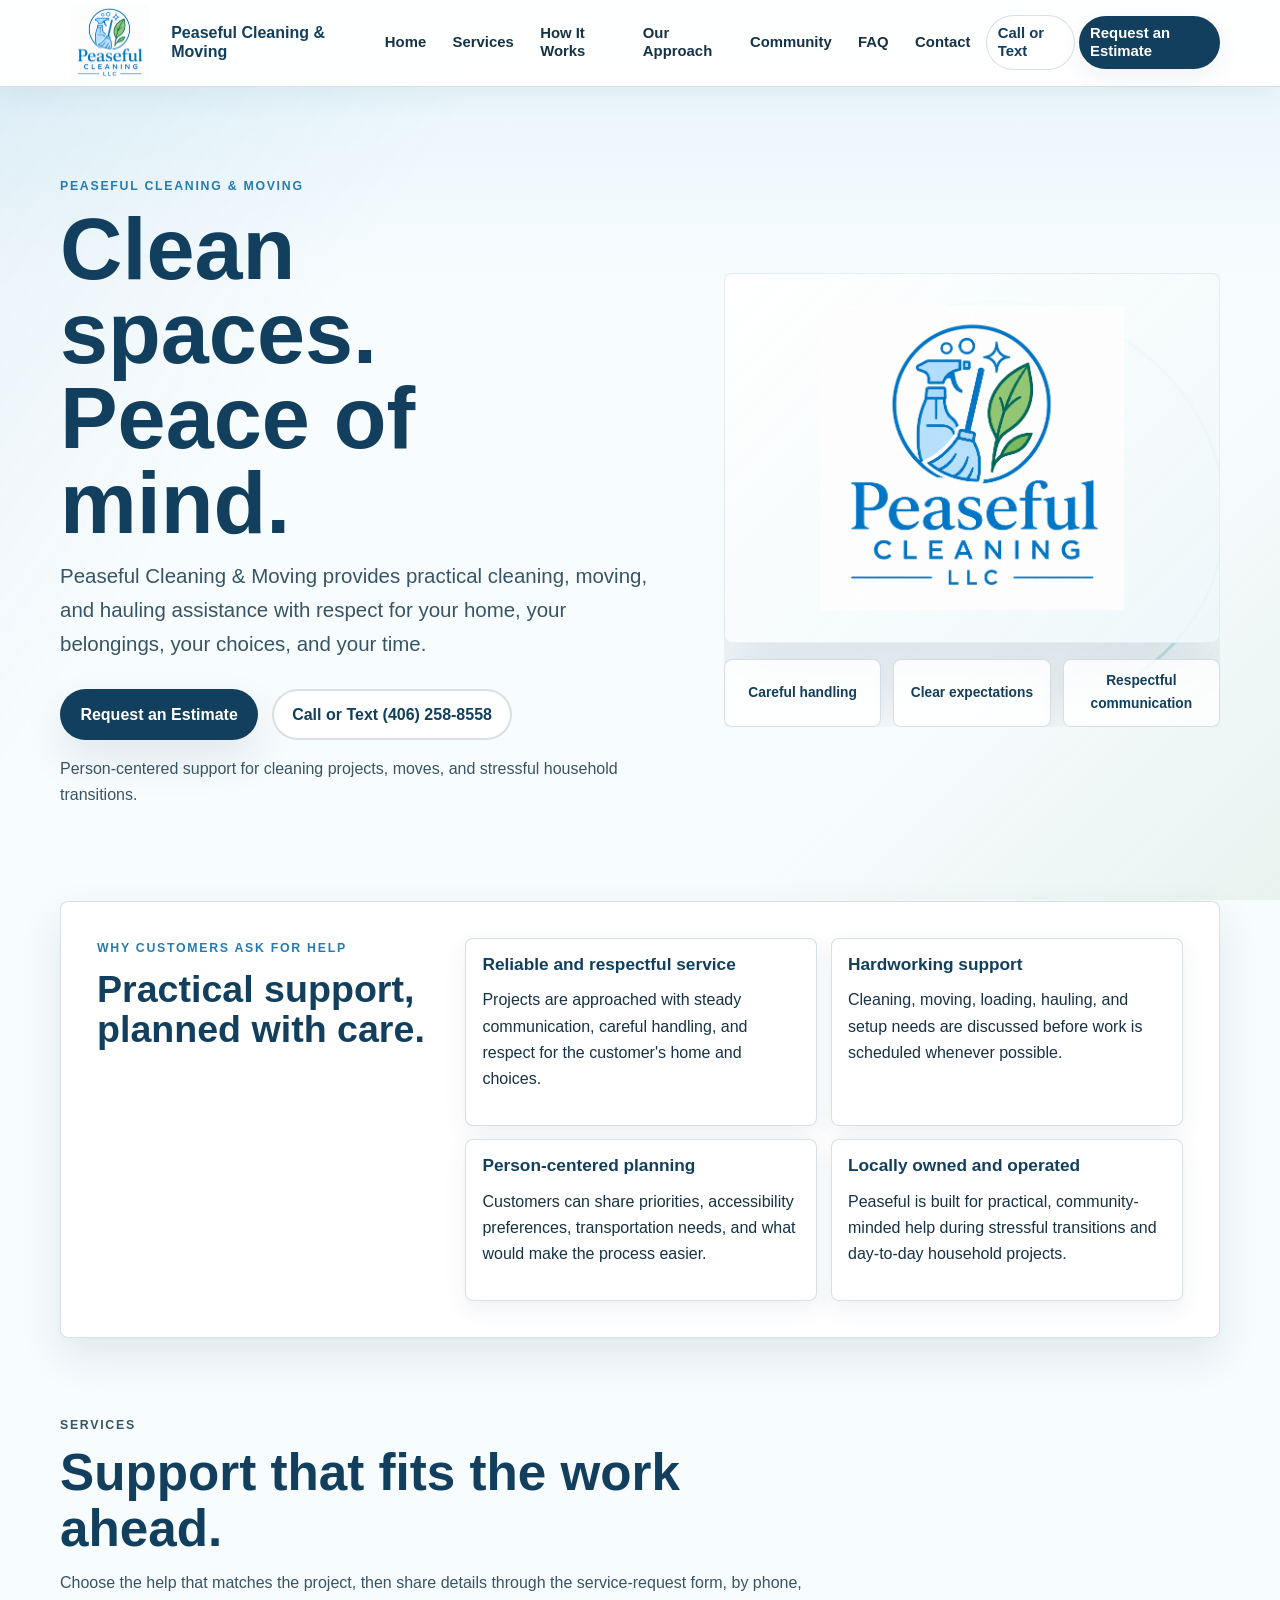
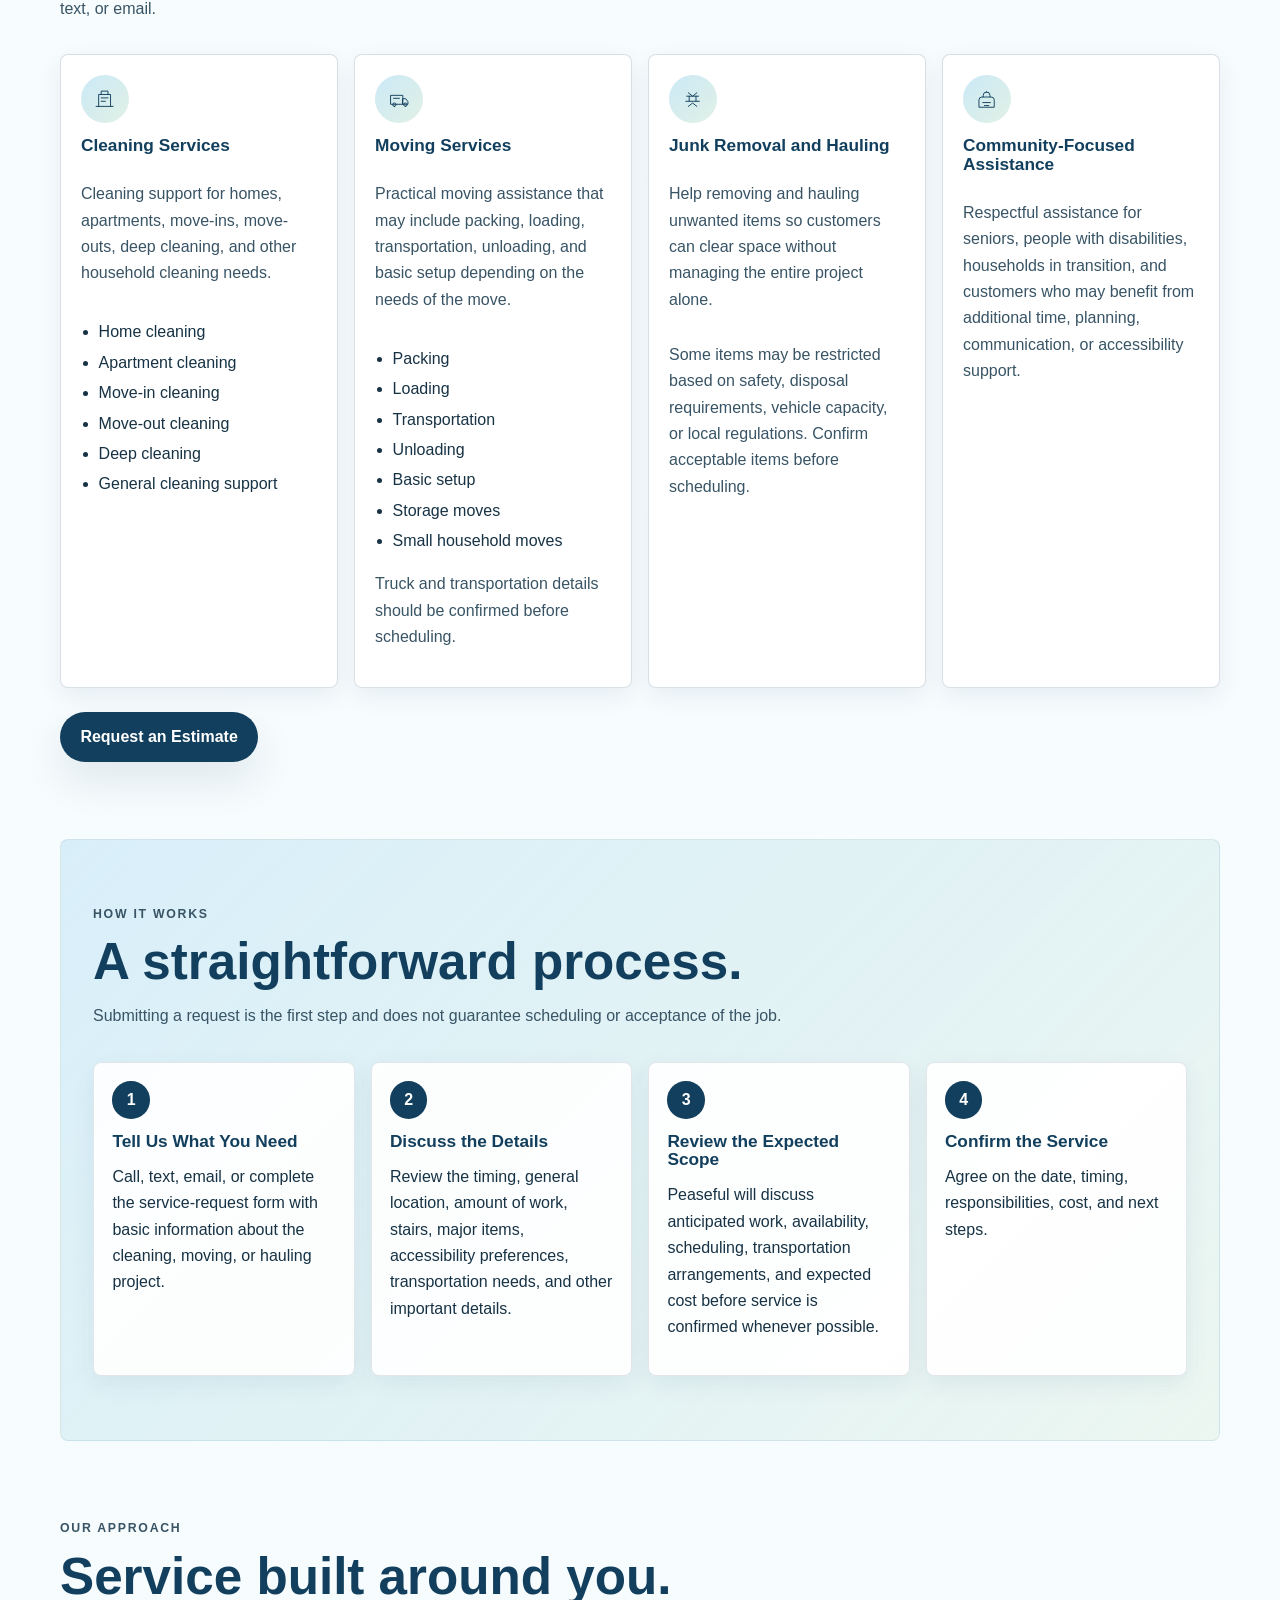
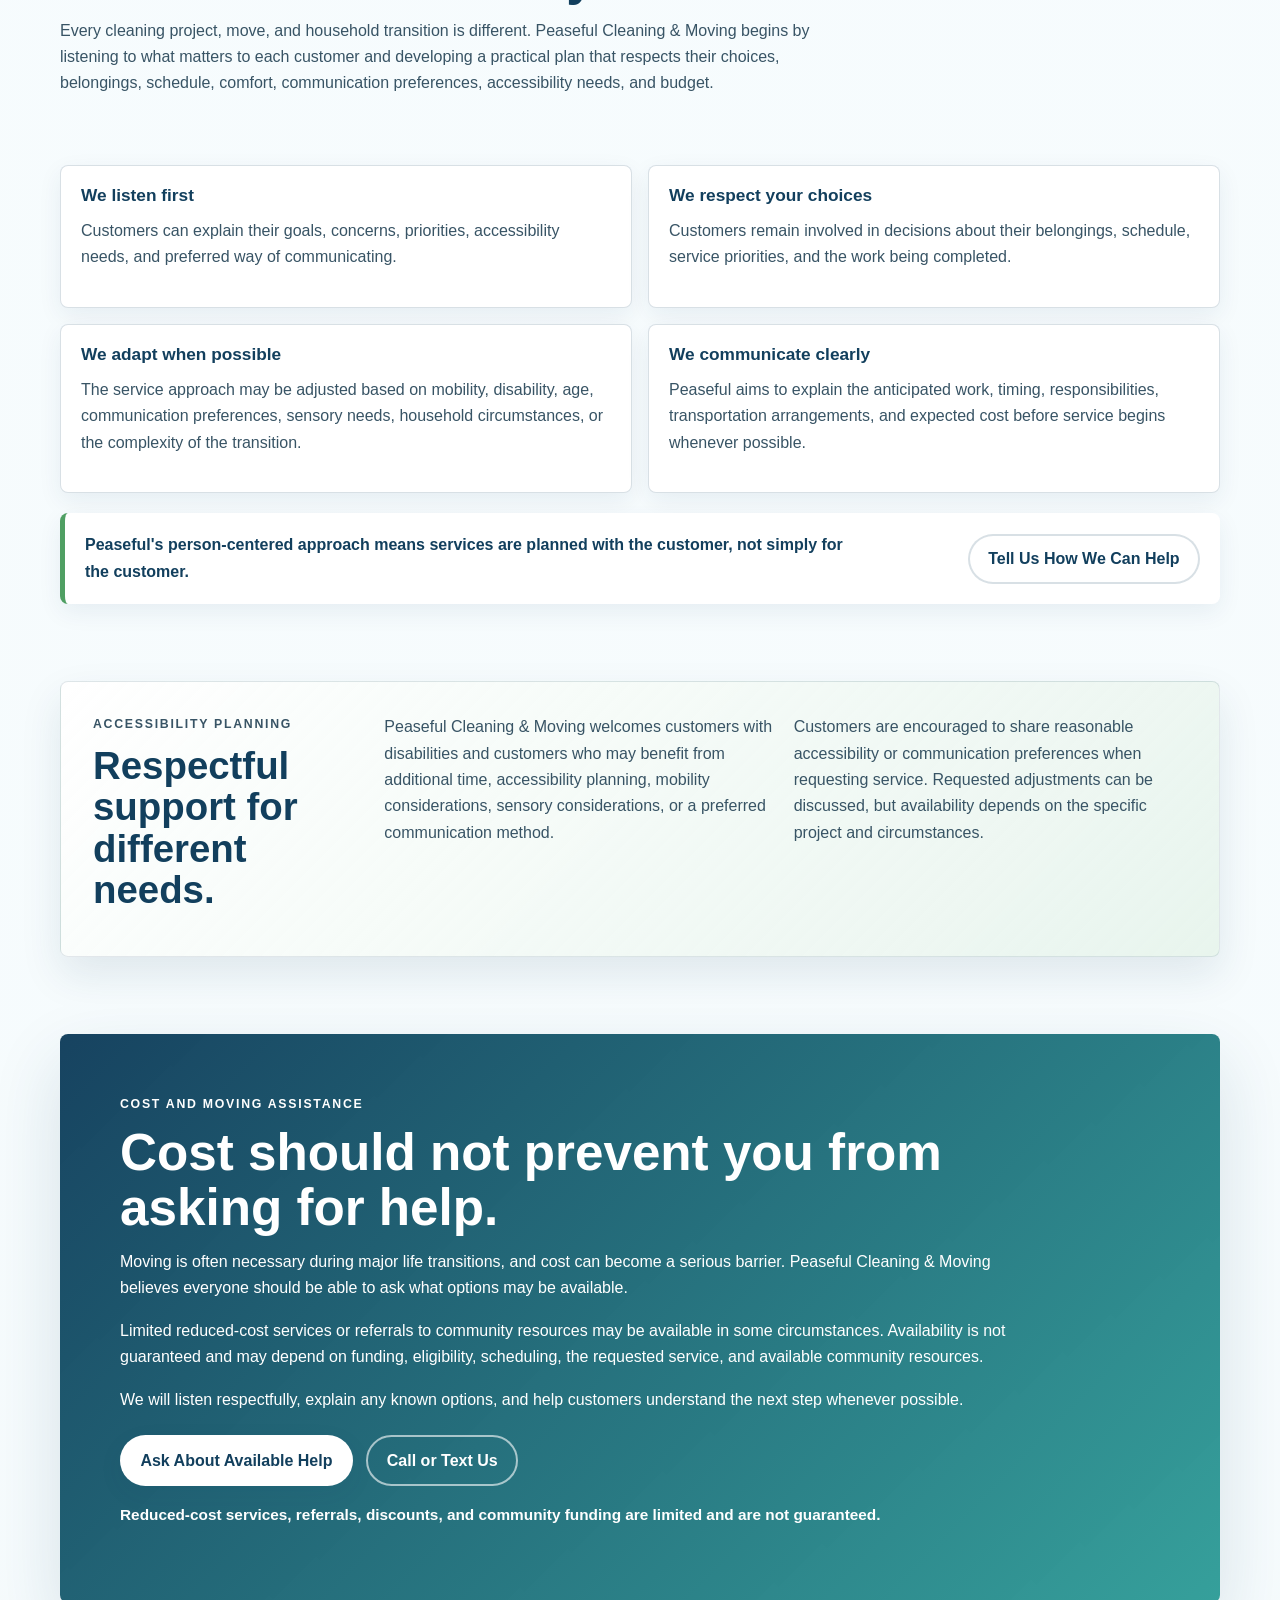
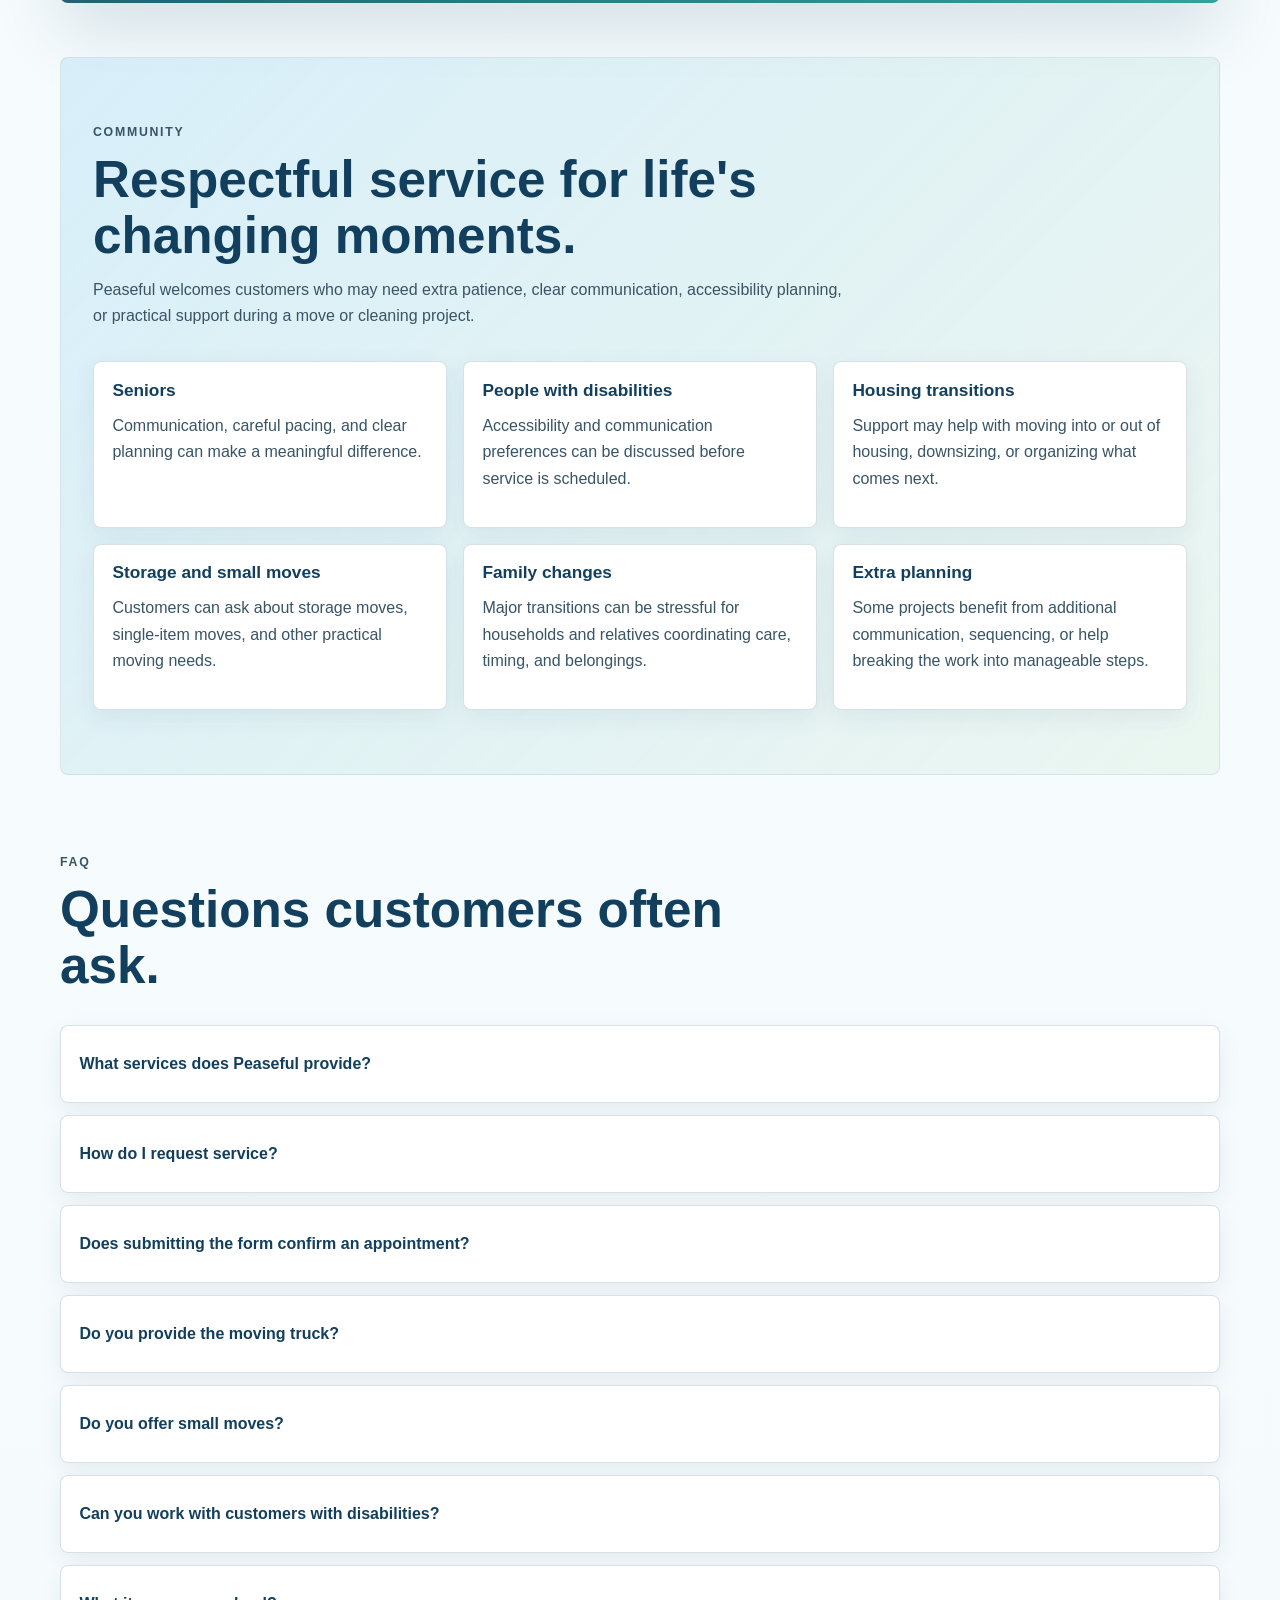
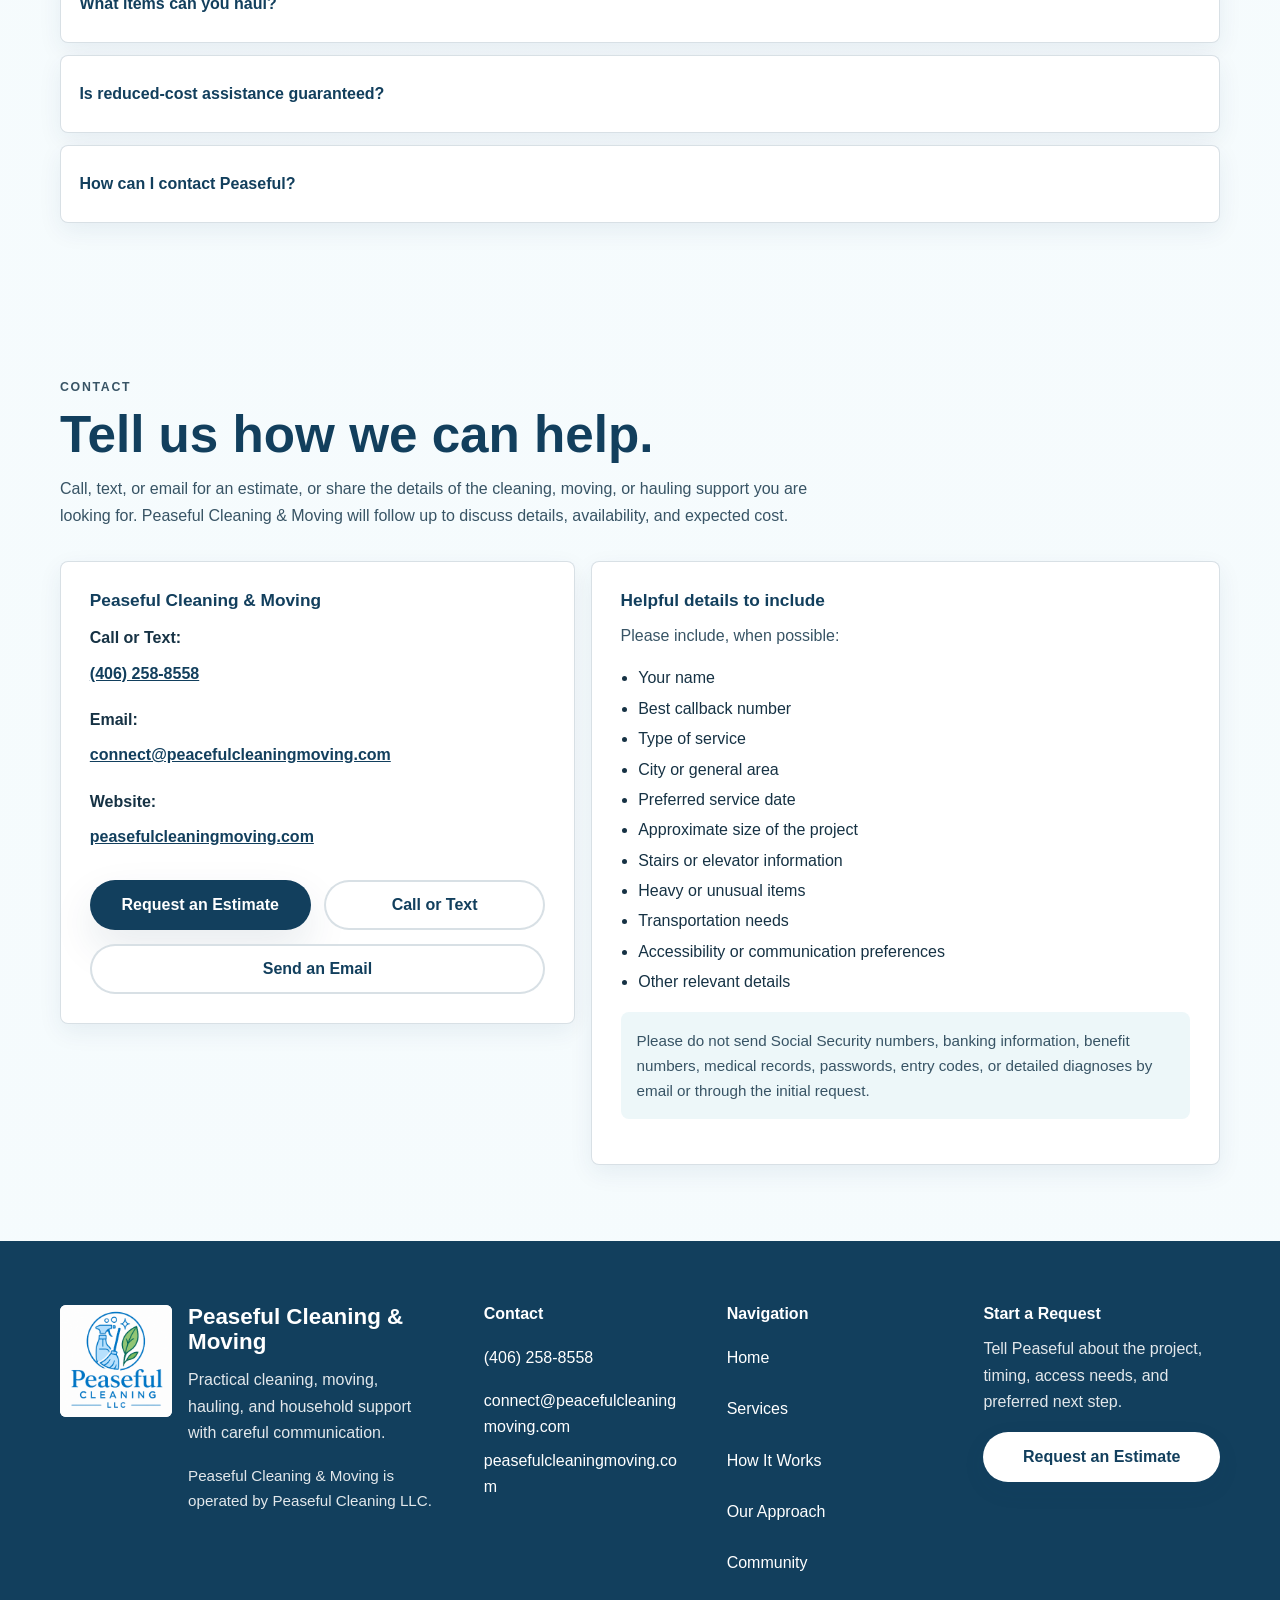
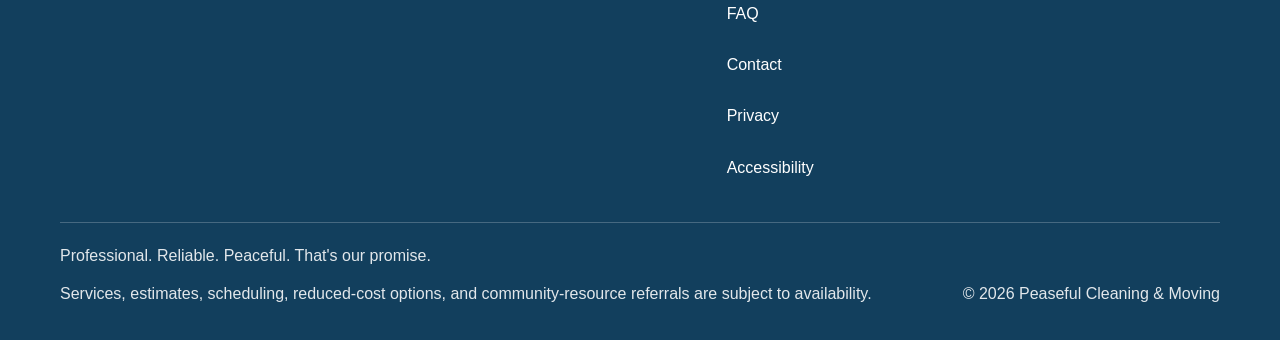
==== commit 4c6759e7: "Correct public brand name" ====
--- a/index.html
+++ b/index.html
@@ -4,14 +4,14 @@
   <head>
     <meta charset="UTF-8" />
     <meta name="viewport" content="width=device-width, initial-scale=1.0" />
-    <title>Peaseful Cleaning N Moving | Cleaning, Moving and Hauling Assistance</title>
+    <title>Peaseful Cleaning &amp; Moving | Cleaning, Moving and Hauling Assistance</title>
     <meta
       name="description"
-      content="Peaseful Cleaning N Moving provides cleaning, moving, packing, loading, hauling, and person-centered practical assistance. Call or text (406) 258-8558 or request service online."
+      content="Peaseful Cleaning &amp; Moving provides cleaning, moving, packing, loading, hauling, and person-centered practical assistance. Call or text (406) 258-8558 or request service online."
     />
     <meta name="robots" content="index, follow" />
     <meta name="site-version" content="2026-07-28-live-deployment-fix" />
-    <meta property="og:title" content="Peaseful Cleaning N Moving | Cleaning, Moving and Hauling Assistance" />
+    <meta property="og:title" content="Peaseful Cleaning &amp; Moving | Cleaning, Moving and Hauling Assistance" />
     <meta
       property="og:description"
       content="Practical cleaning, moving, packing, loading, hauling, and person-centered support for household transitions."
@@ -20,10 +20,10 @@
     <meta property="og:url" content="https://peasefulcleaningmoving.com/" />
     <meta property="og:image" content="https://peasefulcleaningmoving.com/assets/images/Scottyupdatedlogo.png?v=20260728-2" />
     <meta name="twitter:card" content="summary_large_image" />
-    <meta name="twitter:title" content="Peaseful Cleaning N Moving | Cleaning, Moving and Hauling Assistance" />
+    <meta name="twitter:title" content="Peaseful Cleaning &amp; Moving | Cleaning, Moving and Hauling Assistance" />
     <meta
       name="twitter:description"
-      content="Peaseful Cleaning N Moving provides person-centered cleaning, moving, hauling, and practical household support."
+      content="Peaseful Cleaning &amp; Moving provides person-centered cleaning, moving, hauling, and practical household support."
     />
     <meta name="twitter:image" content="https://peasefulcleaningmoving.com/assets/images/Scottyupdatedlogo.png?v=20260728-2" />
     <link rel="canonical" href="https://peasefulcleaningmoving.com/" />
@@ -35,7 +35,7 @@
       {
         "@context": "https://schema.org",
         "@type": "LocalBusiness",
-        "name": "Peaseful Cleaning N Moving",
+        "name": "Peaseful Cleaning & Moving",
         "legalName": "Peaseful Cleaning LLC",
         "telephone": "+1-406-258-8558",
         "email": "connect@peacefulcleaningmoving.com",
@@ -65,9 +65,9 @@
 
     <header class="site-header">
       <nav class="site-nav" aria-label="Primary">
-        <a class="brand" href="index.html" aria-label="Peaseful Cleaning N Moving home">
-          <img src="assets/images/Scottyupdatedlogo.png?v=20260728-2" width="1254" height="1254" alt="Peaseful Cleaning N Moving logo" />
-          <span>Peaseful Cleaning N Moving</span>
+        <a class="brand" href="index.html" aria-label="Peaseful Cleaning &amp; Moving home">
+          <img src="assets/images/Scottyupdatedlogo.png?v=20260728-2" width="1254" height="1254" alt="Peaseful Cleaning &amp; Moving logo" />
+          <span>Peaseful Cleaning &amp; Moving</span>
         </a>
 
         <button class="nav-toggle" type="button" aria-expanded="false" aria-controls="site-menu" aria-label="Toggle navigation">
@@ -99,10 +99,10 @@
     <main id="main-content">
       <section id="home" class="hero section">
         <div class="hero-copy">
-          <p class="eyebrow">Peaseful Cleaning N Moving</p>
+          <p class="eyebrow">Peaseful Cleaning &amp; Moving</p>
           <h1>Clean spaces. Peace of mind.</h1>
           <p class="hero-text">
-            Peaseful Cleaning N Moving provides practical cleaning, moving, and hauling assistance with respect for your home, your belongings, your choices, and your time.
+            Peaseful Cleaning &amp; Moving provides practical cleaning, moving, and hauling assistance with respect for your home, your belongings, your choices, and your time.
           </p>
           <div class="hero-actions">
             <a
@@ -119,7 +119,7 @@
 
         <div class="hero-media" aria-label="Brand visual">
           <div class="hero-logo-frame">
-            <img class="hero-logo" src="assets/images/Scottyupdatedlogo.png?v=20260728-2" width="1254" height="1254" alt="Peaseful Cleaning N Moving logo" />
+            <img class="hero-logo" src="assets/images/Scottyupdatedlogo.png?v=20260728-2" width="1254" height="1254" alt="Peaseful Cleaning &amp; Moving logo" />
           </div>
           <div class="hero-proof" aria-label="Service priorities">
             <span>Careful handling</span>
@@ -260,7 +260,7 @@
         <div class="section-heading">
           <p class="eyebrow">Our Approach</p>
           <h2>Service built around you.</h2>
-          <p>Every cleaning project, move, and household transition is different. Peaseful Cleaning N Moving begins by listening to what matters to each customer and developing a practical plan that respects their choices, belongings, schedule, comfort, communication preferences, accessibility needs, and budget.</p>
+          <p>Every cleaning project, move, and household transition is different. Peaseful Cleaning &amp; Moving begins by listening to what matters to each customer and developing a practical plan that respects their choices, belongings, schedule, comfort, communication preferences, accessibility needs, and budget.</p>
         </div>
 
         <div class="approach-grid">
@@ -299,7 +299,7 @@
           <p class="eyebrow">Accessibility planning</p>
           <h2 id="inclusion-title">Respectful support for different needs.</h2>
         </div>
-        <p>Peaseful Cleaning N Moving welcomes customers with disabilities and customers who may benefit from additional time, accessibility planning, mobility considerations, sensory considerations, or a preferred communication method.</p>
+        <p>Peaseful Cleaning &amp; Moving welcomes customers with disabilities and customers who may benefit from additional time, accessibility planning, mobility considerations, sensory considerations, or a preferred communication method.</p>
         <p>Customers are encouraged to share reasonable accessibility or communication preferences when requesting service. Requested adjustments can be discussed, but availability depends on the specific project and circumstances.</p>
       </section>
 
@@ -307,7 +307,7 @@
         <div class="affordability-content">
           <p class="eyebrow">Cost and moving assistance</p>
           <h2 id="assistance-title">Cost should not prevent you from asking for help.</h2>
-          <p>Moving is often necessary during major life transitions, and cost can become a serious barrier. Peaseful Cleaning N Moving believes everyone should be able to ask what options may be available.</p>
+          <p>Moving is often necessary during major life transitions, and cost can become a serious barrier. Peaseful Cleaning &amp; Moving believes everyone should be able to ask what options may be available.</p>
           <p>Limited reduced-cost services or referrals to community resources may be available in some circumstances. Availability is not guaranteed and may depend on funding, eligibility, scheduling, the requested service, and available community resources.</p>
           <p>We will listen respectfully, explain any known options, and help customers understand the next step whenever possible.</p>
           <div class="affordability-actions">
@@ -407,12 +407,12 @@
         <div class="section-heading">
           <p class="eyebrow">Contact</p>
           <h2>Tell us how we can help.</h2>
-          <p>Call, text, or email for an estimate, or share the details of the cleaning, moving, or hauling support you are looking for. Peaseful Cleaning N Moving will follow up to discuss details, availability, and expected cost.</p>
+          <p>Call, text, or email for an estimate, or share the details of the cleaning, moving, or hauling support you are looking for. Peaseful Cleaning &amp; Moving will follow up to discuss details, availability, and expected cost.</p>
         </div>
 
         <div class="contact-layout">
           <div class="contact-panel">
-            <h3>Peaseful Cleaning N Moving</h3>
+            <h3>Peaseful Cleaning &amp; Moving</h3>
             <address class="contact-methods">
               <p><span>Call or Text:</span> <a href="tel:+14062588558">(406) 258-8558</a></p>
               <p><span>Email:</span> <a href="mailto:connect@peacefulcleaningmoving.com">connect@peacefulcleaningmoving.com</a></p>
@@ -427,7 +427,7 @@
                 aria-label="Request an Estimate, opens Google Form in a new tab"
               >Request an Estimate</a>
               <a class="button button-secondary" href="tel:+14062588558">Call or Text</a>
-              <a class="button button-secondary" href="mailto:connect@peacefulcleaningmoving.com?subject=Service%20Inquiry%20for%20Peaseful%20Cleaning%20N%20Moving">Send an Email</a>
+              <a class="button button-secondary" href="mailto:connect@peacefulcleaningmoving.com?subject=Service%20Inquiry%20for%20Peaseful%20Cleaning%20%26%20Moving">Send an Email</a>
             </div>
           </div>
 
@@ -456,11 +456,11 @@
     <footer class="site-footer" data-build="2026-07-28-live-deployment-fix">
       <div class="footer-grid">
         <div class="footer-brand">
-          <img src="assets/images/Scottyupdatedlogo.png?v=20260728-2" width="1254" height="1254" alt="Peaseful Cleaning N Moving logo" />
+          <img src="assets/images/Scottyupdatedlogo.png?v=20260728-2" width="1254" height="1254" alt="Peaseful Cleaning &amp; Moving logo" />
           <div>
-            <h2>Peaseful Cleaning N Moving</h2>
+            <h2>Peaseful Cleaning &amp; Moving</h2>
             <p>Practical cleaning, moving, hauling, and household support with careful communication.</p>
-            <p class="legal-note">Peaseful Cleaning N Moving is operated by Peaseful Cleaning LLC.</p>
+            <p class="legal-note">Peaseful Cleaning &amp; Moving is operated by Peaseful Cleaning LLC.</p>
           </div>
         </div>
 
@@ -503,7 +503,7 @@
       <div class="footer-bottom">
         <p>Professional. Reliable. Peaceful. That's our promise.</p>
         <p>Services, estimates, scheduling, reduced-cost options, and community-resource referrals are subject to availability.</p>
-        <p>&copy; <span data-year></span> Peaseful Cleaning N Moving</p>
+        <p>&copy; <span data-year></span> Peaseful Cleaning &amp; Moving</p>
       </div>
     </footer>
 
--- a/assets/css/styles.css
+++ b/assets/css/styles.css
@@ -748,8 +748,12 @@
 
 .faq-list p a,
 .legal-card p a {
-  display: inline;
+  min-height: 44px;
+  display: inline-flex;
+  align-items: center;
   max-width: 100%;
+  padding: 0.25rem 0;
+  vertical-align: middle;
   white-space: normal;
 }
 
